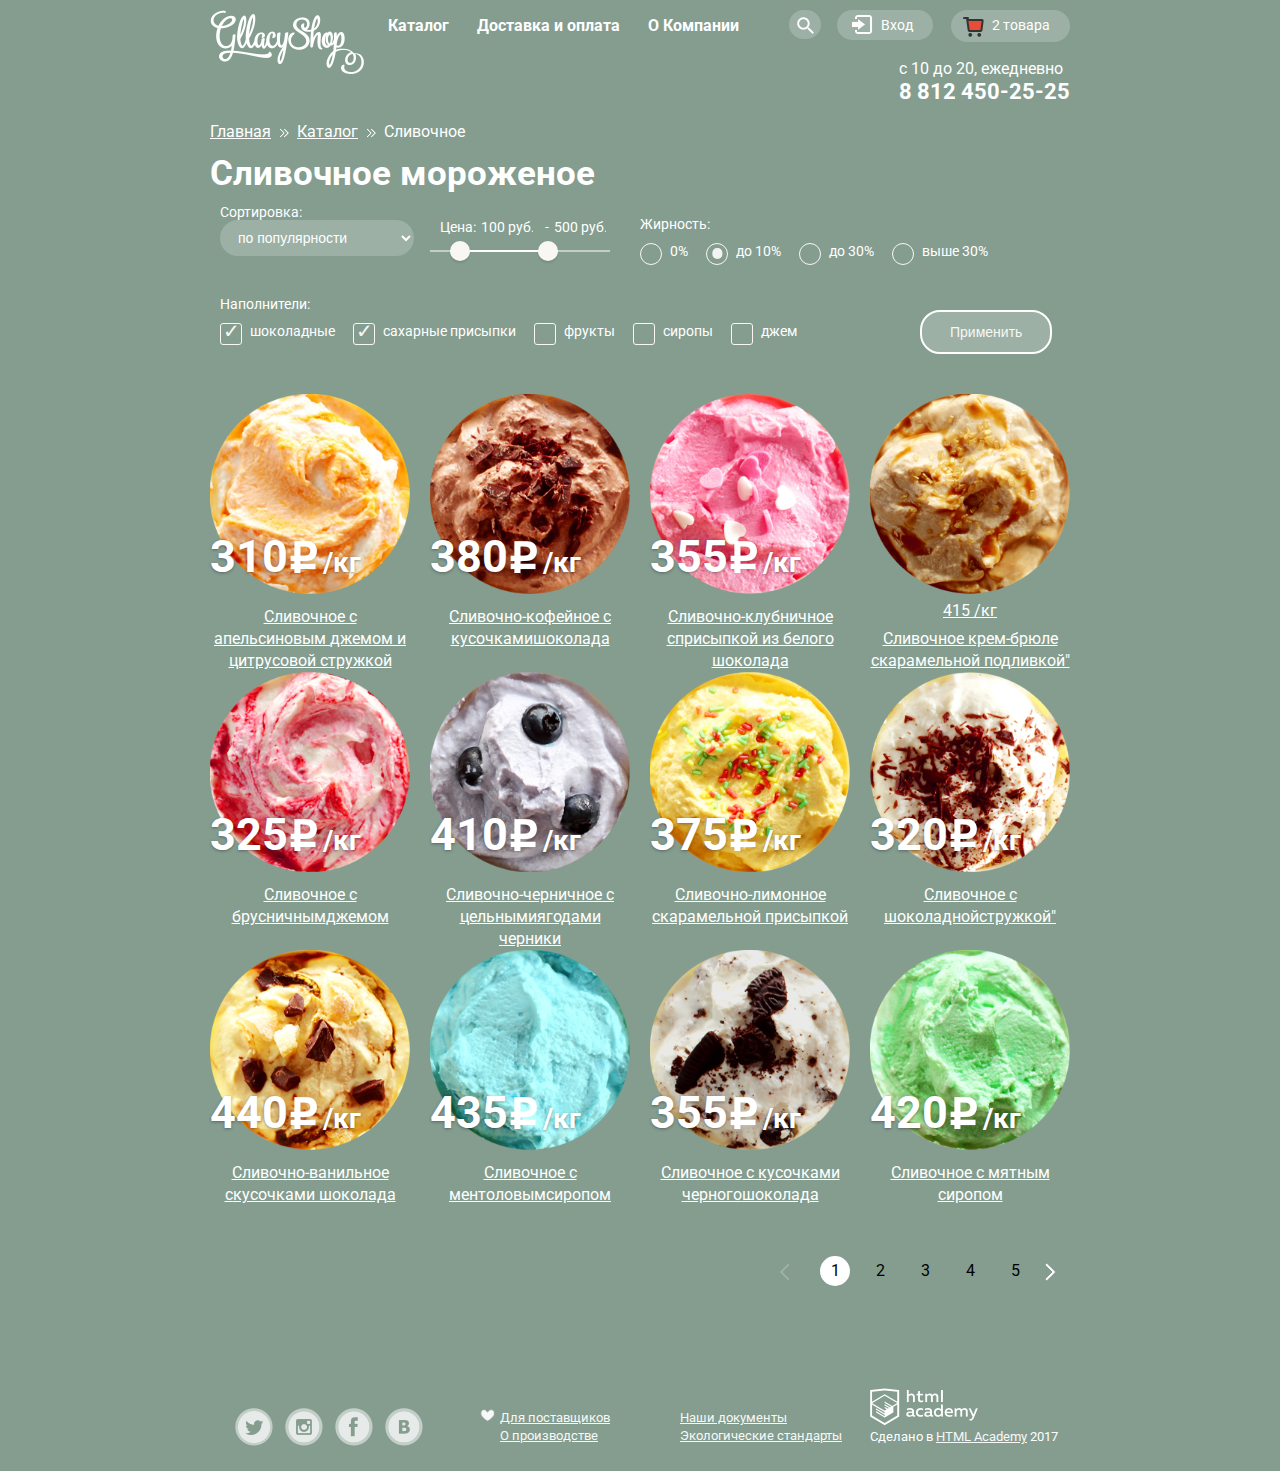
==== catalog.html @ 25515de6 "Доработка2" ====
<!DOCTYPE html>
<html lang="ru">
  <head>
    <meta charset="utf-8">
    <title>HTML Academy: Глейси - Каталог</title>
    <link href="https://fonts.googleapis.com/css?family=Roboto:400,500,700&amp;subset=cyrillic" rel="stylesheet">
    <link rel="stylesheet" href="css/normalize.css">
    <link href="css/style.css" rel="stylesheet">
  </head>
  <body>

    <div class="content-wrapper clearfix">
    <header class="main-header clearfix">
        <a class="logo" href="#">
          <img src="img/logo.png" width="154" height="64" alt="Магазин «Глейси»">
        </a>
        <nav class="main-navigation">
          <ul class="main-navigation-list">
            <li>
              <a class="main-navigation-link" href="#">Каталог</a>
            </li>
            <li>
              <a class="main-navigation-link" href="#">Доставка и оплата</a>
            </li>
            <li>
              <a class="main-navigation-link" href="#">О Компании</a>
            </li>
          </ul>
        </nav>
        <div class="user-block">
          <a class="search" href="#"></a>
            <form class="search-form" action="/echo" method="get">
              <input type="search" name="search" id="search" placeholder="Что ищем?">
              <label for="search">Что ищем?</label>
            </form>
          <a class="login" href="#">Вход</a>
            <form class="login-form" action="/echo" method="post">
              <input type="email" name="user-block-email" id="user-block-email" placeholder="Электронная почта">
              <label for="user-block-email">Электронная почта</label>
              <input type="password" name="password" id="password" placeholder="Пароль">
              <label for="password">Пароль</label>
              <input type="submit" class="login-btn" value="Войти">
              <div class="forget-new">
                <a class="forget-new-link" href="#">Забыли пароль?</a>
                <a class="forget-new-link" href="#">Новая регистрация</a>
              </div>
            </form>
          <a class="basket-full" href="#">2 товара</a>
            <div class="table-basket">
            <table>
              <tr>
                <td><a class="table-link" href="#"></a></td>
                <td><img src="img/item-1.png" width="33" height="33" alt="Пломбир с апельсиновым джемом"></td>
                <td class="table-tr-title">Пломбир с апельсиновым джемом</td>
                <td>1,5 кг х 200 руб.</td>
                <td>300 руб.</td>
              </tr>
              <tr>
              <td><a class="table-link" href="#"></a></td>
              <td><img src="img/item-3.png" width="33" height="33" alt="Клубничный пломбир с присыпкой из белого шоколада"></td>
              <td class="table-tr-title">Клубничный пломбир с присыпкой из белого шоколада</td>
              <td>1,5 кг х 300 руб.</td>
              <td>450 руб.</td>
              </tr>
            </table>
            <span>Итого: 750 руб.</span>
            <a class="btn" href="#">Оформить заказ</a>
          </div>
        </div>
        <div class="time-work">
          <p>с 10 до 20, ежедневно<br>
          <b>8 812 450-25-25</b>
          </p>
        </div>
    </header>
  </div>
  <div class="content-wrapper clearfix">
    <main class="inner-main">
        <ul class="breadcrumbs">
          <li>
            <a href="#">Главная</a>
          </li>
          <li>
            <a href="#">Каталог</a>
          </li>
          <li class="current">
            Сливочное
          </li>
        </ul>
        <h1 class="main-title">Сливочное мороженое</h1>
        <form class="catalog-filter" action="/echo" method="get">
          <div class="filter-group">
            <label for="sorting">Сортировка:</label>
            <select class="sorting" name="sorting" id="sorting">
              <option value="1">по популярности</option>
              <option value="2">сначала недорогие</option>
              <option value="3">сначала дорогие</option>
              <option value="4">по жирности</option>
            </select>
          </div>
          <div class="filter-group">
            <div class="price-controls">
              <label class="min-price">Цена: <input type="text" name="min-price" value="100 руб."></label>
              <label class="max-price">- <input type="text" name="max-price" value="500 руб."></label>
            </div>
            <div class="range-controls">
              <div class="scale">
                <div class="bar"></div>
              </div>
              <div class="range-toggle range-toggle-min"></div>
              <div class="range-toggle range-toggle-max"></div>
            </div>
          </div>
          <div class="filter-group filter-radio">
              <h2 class="filter-title">Жирность:</h2>
              <input type="radio" name="zero" id="zero" value="0%">
              <label for="zero">0%</label>
              <input type="radio" name="ten" id="ten" value="before 10%" checked>
              <label for="ten">до 10%</label>
              <input type="radio" name="thirty" id="thirty" value="before 30%">
              <label for="thirty">до 30%</label>
              <input type="radio" name="above-thirty" id="above-thirty" value="above 30%">
              <label for="above-thirty">выше 30%</label>
            </div>
            <div class="filter-group filter-checkbox">
              <h2 class="filter-item">Наполнители:</h2>
              <input type="checkbox" name="chocolate" id="chocolate" checked>
              <label for="chocolate">шоколадные</label>
              <input type="checkbox" name="sugar" id="sugar" checked>
              <label for="sugar">сахарные присыпки</label>
              <input type="checkbox" name="fruit" id="fruit">
              <label for="fruit">фрукты</label>
              <input type="checkbox" name="syrup" id="syrup">
              <label for="syrup">сиропы</label>
              <input type="checkbox" name="jam" id="jam">
              <label for="jam">джем</label>
            </div>
            <button class="btn-transparent" type="submit">Применить</button>
          </form>
          <section class="catalog">
            <article class="catalog-item">
              <img src="img/item-1.png" width="200" height="200" alt="Сливочное с апельсиновым джемом и цитрусовой стружкой">
              <div class="catalog-price">
                310 <span>/кг</span>
              </div>
              <div class="catalog-item-name">
                Сливочное с апельсиновым <span>джемом и цитрусовой стружкой</span>
              </div>
              <a class="btn" href="#">Быстрый просмотр</a>
            </article>
            <article class="catalog-item">
              <img src="img/item-2.png" width="200" height="200" alt="Сливочно-кофейное с кусочками шоколада">
              <div class="catalog-price">
                380 <span>/кг</span>
              </div>
              <div class="catalog-item-name">
                Сливочно-кофейное с кусочками<span>шоколада</span>
              </div>
              <a class="btn" href="#">Быстрый просмотр</a>
            </article>
            <article class="catalog-item">
              <img src="img/item-3.png" width="200" height="200" alt="Сливочно-клубничное с присыпкой из белого шоколада">
              <div class="catalog-price">
                355 <span>/кг</span>
              </div>
              <div class="catalog-item-name">
                Сливочно-клубничное с<span>присыпкой из белого шоколада</span>
              </div>
              <a class="btn" href="#">Быстрый просмотр</a>
            </article>
            <article class="catalog-item">
              <img src="img/item-4.png" width="200" height="200" alt="Сливочное крем-брюле с карамельной подливкой">
              <div class="cayalog-price">
                415 <span>/кг</span>
              </div>
              <div class="catalog-item-name">
                Сливочное крем-брюле с<span>карамельной подливкой"</span>
              </div>
              <a class="btn" href="#">Быстрый просмотр</a>
            </article>
            <article class="catalog-item">
              <img src="img/item-5.png" width="200" height="200" alt="Сливочное с брусничным джемом">
              <div class="catalog-price">
                325 <span>/кг</span>
              </div>
              <div class="catalog-item-name">
                Сливочное с брусничным<span>джемом</span>
              </div>
              <a class="btn" href="#">Быстрый просмотр</a>
            </article>
            <article class="catalog-item">
              <img src="img/item-6.png" width="200" height="200" alt="Сливочно-черничное с цельными ягодами черники">
              <div class="catalog-price">
                410 <span>/кг</span>
              </div>
              <div class="catalog-item-name">
                Сливочно-черничное с цельными<span>ягодами черники</span>
              </div>
              <a class="btn" href="#">Быстрый просмотр</a>
            </article>
            <article class="catalog-item">
              <img src="img/item-7.png" width="200" height="200" alt="Сливочно-лимонное с карамельной присыпкой">
              <div class="catalog-price">
                375 <span>/кг</span>
              </div>
              <div class="catalog-item-name">
                Сливочно-лимонное с<span>карамельной присыпкой</span>
              </div>
            </article>
            <article class="catalog-item">
              <img src="img/item-8.png" width="200" height="200" alt="Сливочное с шоколадной стружкой">
              <div class="catalog-price">
                320 <span>/кг</span>
              </div>
              <div class="catalog-item-name">
                Сливочное с шоколадной<span>стружкой"</span>
              </div>
              <a class="btn" href="#">Быстрый просмотр</a>
            </article>
            <article class="catalog-item">
              <img src="img/item-9.png" width="200" height="200" alt="Сливочно-ванильное с кусочками шоколада">
              <div class="catalog-price">
                440 <span>/кг</span>
              </div>
              <div class="catalog-item-name">
                Сливочно-ванильное с<span>кусочками шоколада</span>
              </div>
              <a class="btn" href="#">Быстрый просмотр</a>
            </article>
            <article class="catalog-item">
              <img src="img/item-10.png" width="200" height="200" alt="Сливочное с ментоловым сиропом">
              <div class="catalog-price">
                435 <span>/кг</span>
              </div>
              <div class="catalog-item-name">
                Сливочное с ментоловым<span>сиропом</span>
              </div>
              <a class="btn" href="#">Быстрый просмотр</a>
            </article>
            <article class="catalog-item">
              <img src="img/item-11.png" width="200" height="200" alt="Сливочное с кусочками черного шоколада">
              <div class="catalog-price">
                355 <span>/кг</span>
              </div>
              <div class="catalog-item-name">
                Сливочное с кусочками черного<span>шоколада</span>
              </div>
              <a class="btn" href="#">Быстрый просмотр</a>
            </article>
            <article class="catalog-item">
              <img src="img/item-12.png" width="200" height="200" alt="Сливочное с мятным сиропом">
              <div class="catalog-item-name">
                Сливочное с мятным сиропом
              </div>
              <div class="catalog-price">
                420 <span>/кг</span>
              </div>
              <a class="btn" href="#">Быстрый просмотр</a>
            </article>
            <ul class="pagination">
                <li>
                  <a>1</a>
                </li>
                <li>
                  <a href="#">2</a>
                </li>
                <li>
                  <a href="#">3</a>
                </li>
                <li>
                  <a href="#">4</a>
                </li>
                <li>
                  <a href="#">5</a>
                </li>
              </ul>
          </section>
    </main>
  </div>
    <div class="content-wrapper clearfix">
    <footer class="main-footer">

    <div class="footer-bottom">
    <section class="footer-social">
      <a class="social-btn social-btn-twit" href="#">Твиттер</a>
      <a class="social-btn social-btn-inst" href="#">Инстаграм</a>
      <a class="social-btn social-btn-fb" href="#">Фейсбук</a>
      <a class="social-btn social-btn-vk" href="#">Вконтакте</a>
    </section>
    <div class="footer-menu">
      <div class="footer-menu-item">
        <a class="heart-icon" href="#"><span>Для поставщиков</span></a>
        <a href="#">О производстве</a>
      </div>
      <div class="footer-menu-item">
        <a href="#">Наши документы</a>
        <a href="#">Экологические стандарты</a>
      </div>
    </div>
    <section class="footer-copyright">
      Сделано в <a href="https://htmlacademy.ru">HTML Academy</a> 2017
    </section>
  </div>

  </footer>
</div>
  </body>
</html>
---- css/style.css ----
body {
    min-width: 900px;
    margin: 0;
    font-size: 16px;
    line-height: 22px;
    color: #ffffff;
    font-weight: normal;
    font-family: "Roboto", "Arial", sans-serif;
    background-color: #849d8f;
}

body > input[type="radio"] {
  display: none;
}

.site-wrapper {
  min-width: 940px;
  background-color: #849d8f;
  background-image: url("../img/slide-1.png");
  background-repeat: no-repeat;
  background-position: top center;
  transition: background-image 0.5s ease, background-color 0.5s ease;
}

.site-wrapper::before,
.site-wrapper::after {
  content: "";
  visibility: hidden;
}

.site-wrapper::before {
  background-image: url("../img/slide-2.png");
}

.site-wrapper::after {
  background-image: url("../img/slide-3.png");
}


h1 {
    margin: 0;
    font-size: 35px;
    line-height: 41px;
    color: #ffffff;
    font-weight: bold;
    font-family: "Roboto", "Arial", sans-serif;
}

h2 {
    font-size: 14px;
    line-height: 16px;
    color: #ffffff;
    font-weight: medium;
    font-family: "Roboto", "Arial", sans-serif;
}

.features-title {
    font-size: 24px;
    line-height: 30px;
    color: #323232;
    font-weight: medium;
    font-family: "Roboto", "Arial", sans-serif;
}

.clearfix::after {
  content: "";
  display: table;
  clear: both;
}

.main-header {
  color: #ffffff;
  padding-top: 10px;
}

.slider {
  position: relative;
  padding-top: 382px;
  text-align: center;
  color: #ffffff;
}

.slide {
  display: none;
}

.slide-title {
  width: 700px;
  margin: 0 auto;
  margin-bottom: 30px;
  font-weight: bold;
  line-height: 60px;
  font-size: 60px;
}

.slide-btn {
  display: inline-block;
  padding: 10px 42px;

  font-weight: 600;
  font-size: 31px;
  line-height: 41px;
  vertical-align: top;
  color: #ffffff;
  text-decoration: none;
  text-shadow: 0 2px 5px rgba(160, 32, 11, 0.76);

  background: #f26843;
  background:    -moz-linear-gradient(top, #f26843 0%, #e74a35 100%);
  background: -webkit-linear-gradient(top, #f26843 0%, #e74a35 100%);
  background:   linear-gradient(to bottom, #f26843 0%, #e74a35 100%);
  border-radius: 100px;
  box-shadow: 0 2px 2px rgba(172, 16, 0, 0.64);
}

.slide-btn:hover {
  background:    -moz-linear-gradient(top, #f58669 0%, #ec6f5e 100%);
  background: -webkit-linear-gradient(top, #f58669 0%, #ec6f5e 100%);
  background:   linear-gradient(to bottom, #f58669 0%, #ec6f5e 100%);
  box-shadow: 0 2px 2px rgba(172, 16, 0, 1);
}

.slide-btn:active {
  background:    -moz-linear-gradient(top, #d84732 0%, #e1613e 100%);
  background: -webkit-linear-gradient(top, #d84732 0%, #e1613e 100%);
  background:    linear-gradient(to bottom, #d84732 0%, #e1613e 100%);
  box-shadow: inset 0 2px 2px rgba(172, 16, 0, 1);
}

.slider-controls {
  position: absolute;
  bottom: 22px;
  left: 0;
  z-index: 20;
  font-size: 0;
}

.slider-controls label {
  display: inline-block;
  width: 17px;
  height: 17px;
  margin-right: 8px;
  vertical-align: top;
  background-color: transparent;
  border: 2px solid #ffffff;
  border-radius: 50%;
  cursor: pointer;
}

#btn-1:checked ~ .site-wrapper #slide1,
#btn-2:checked ~ .site-wrapper #slide2,
#btn-3:checked ~ .site-wrapper #slide3 {
  display: block;
}

#btn-1:checked ~ .site-wrapper {
  background-color: #849d8f;
  background-image: url("../img/slide-1.png");
}

#btn-2:checked ~ .site-wrapper {
  background-color: #8996a6;
  background-image: url("../img/slide-2.png");
}

#btn-3:checked ~ .site-wrapper {
  background-color: #9d8b84;
  background-image: url("../img/slide-3.png");
}

#btn-1:checked ~ .site-wrapper label[for="btn-1"],
#btn-2:checked ~ .site-wrapper label[for="btn-2"],
#btn-3:checked ~ .site-wrapper label[for="btn-3"] {
  background-color: #ffffff;
}

.content-wrapper {
  width: 860px;
  margin: 0 auto;
  padding: 0 20px;

}

.logo {
  height: 70px;
  width: 154px;
  margin-right: 10px;
  float: left;
}

.main-navigation {
  min-height: 70px;
  font-size: 0px;
  min-width: 370px;
  float: left;
}

.main-navigation, .main-navigation-list {
  margin: 0;
  padding: 0;
  list-style: none;
  font-size: 0;
}

.main-navigation li {
  position: relative;
  vertical-align: top;
  display: inline-block;
  font-size: 16px;
  font-weight: bold;
  line-height: 18px;
}


.main-navigation a {
  display: block;
  padding: 7px 14px;
  color: #ffffff;
  text-decoration: none;
}

.main-navigation-link:hover {
  background: #f7f6f3;
  border-radius: 15px;
  color: #000000;
  margin-bottom: 5px;
}

.main-navigation-link:active {
  box-shadow: inset 0px 2px 1px 0px rgba(105, 105, 105, 0.004);
}

.subnav {
  width: 142px;
  background: #f8f7f4;
  color: #4c4c4c;
  border-radius: 5px;
  position: absolute;
  top: 37px;
  left: -8px;
  padding: 0;
  overflow: hidden;
  z-index: 10;
  visibility: hidden;
  opacity: 0;
  transition: opacity 0.4s ease-out, visibility 0.4s ease-out;
  box-shadow: 0 20px 20px 0 rgba(0,0,0,0.4)
}

.has-submenu:hover .subnav {
  opacity: 1;
  visibility: visible;
}

.subnav a {
  display: block;
  color: #4c4c4c;
  font-size: 14px;
  line-height: 16px;
  font-weight: normal;
}

.subnav-item {
  display: block;
}

.subnav-item:last-child {
  padding-bottom: 10px;
}

.subnav-item:hover {
  background: #fbded7;
  width: 100%;
}

.subnav-item:active {
  background: #f6b5a5;
  width: 100%;
}

.subnav b::after {
  content: "";
  position: absolute;
  width: 150%;
  right: 8px;
  bottom: 0;
  left: 8px;
  height: 1px;
  background-color: #4c4c4c;
  opacity: 0.2;
}

.user-block {
  float: right;
  max-width: 300px;
}

.user-block > a {
  position: relative;
  display: inline-block;
  vertical-align: top;
  font-size: 14px;
  line-height: 16px;
  font-weight: medium;
  color: #ffffff;
  text-decoration: none;
  background: rgba(255,255,255,0.2);
  border-radius: 20px;
}

.user-block > a:hover {
  background: #f7f6f3;
  border-radius: 15px;
  color: #000000;
}


.search {
  width: 4px;
  height: 15px;
  padding: 7px 14px;
  border-radius: 20px;
  margin-right: 12px;
}

.search::before {
  content: "";
  position: absolute;
  top: 7px;
  left: 8px;
  width: 17px;
  height: 17px;
  background: url("../img/sprite.png") no-repeat;
  background-position: -5px -591px;
}

.search:hover::before {
  background-position: -5px -618px;
}

.login {
  padding: 7px 20px 7px 44px;
  margin-right: 14px;
}

.login::before {
  content: "";
  position: absolute;
  top: 5px;
  left: 15px;
  width: 21px;
  height: 19px;
  background: url("../img/sprite.png") no-repeat;
  background-position: -5px -65px;
}

.login:hover::before {
  background-position: -5px -94px;
}

.basket {
  padding: 7px 35px 7px 45px;
  background: #f7f6f3;
}

.basket::before {
  content: "";
  position: absolute;
  top: 15px;
  left: 22px;
  transform: translate(-50%, -50%);
  width: 21px;
  height: 20px;
  background: url("../img/sprite.png") no-repeat;
  background-position: -5px -5px;
}

.basket:hover::before {
background-position: -5px -35px;
}

.basket-full {
  padding: 7px 20px 5px 20px;
}

.basket-full::before {
  content: "";
  position: relative;
  display: inline-block;
  vertical-align: top;
  top: 0;
  left: -8px;
  width: 21px;
  height: 20px;
  text-decoration: none;
  background: url("../img/sprite.png") no-repeat;
  background-position: -5px -35px;
}

.basket-full::after {
  content: "";
  position: absolute;
  top: 100%;
  left: 0;
  padding: 10px 0;
  width: 100%;
  height: 10%;
  background: transparent;
}

.table-basket {
  position: absolute;
  top: 44px;
  right: 100px;
  width: 540px;
  min-height: 240px;
  margin: 0 auto;
  padding: 20px;
  border-radius: 6px;
  font-size: 13px;
  line-height: 16px;
  font-weight: normal;
  color: #323232;
  background-color: rgb(248, 247, 244);
  box-shadow: 0px 20px 20px 0px rgba(0, 0, 0, 0.4);
  visibility: hidden;
  opacity: 0;
  transition: opacity 0.4s ease-out, visibility 0.4s ease-out;
  box-sizing: border-box;
  z-index: 1;
}

.table-basket tr {
  width: 500px;
  height: 50px;
}

.table-basket tr::before {
    content: "";
    position: absolute;
    width: 95%;
    left: 15px;
    top: 140px;
    height: 1px;
    background-color: #323232;
}


.table-basket td {
  vertical-align: middle;
  text-align: center;
  padding: 10px 5px;
}

.table-basket .table-tr-title {
  width: 230px;
  text-align: left;
}

.table-basket span {
  margin-top: 10px;
  float: right;
  font-size: 15px;
  line-height: 18px;
  font-weight: bold;
}

.table-basket .btn {
  position: absolute;
  bottom: 0;
  right: 0;
  margin: 10px 15px;
}

.table-basket .table-link {
  position: absolute;
  top: 40px;
  left: 14px;
  width: 10px;
  height: 10px;
  font-size: 0;
  background-color: transparent;
  border: 0;
  cursor: pointer;
}

.table-basket .table-link::before,
.table-basket .table-link::after {
  content: "";
  position: absolute;
  top: 10px;
  left: -1px;
  width: 15px;
  height: 1px;
  background-color: #323232;
  border-radius: 1px;
}

.table-basket .table-link::before {
  transform: rotate(45deg);
}

.table-basket .table-link::after {
  transform: rotate(-45deg);
}

.table-basket::after {
  content: "";
  position: absolute;
  top: 100%;
  left: 0;
  padding: 10px 0;
  width: 100%;
  height: 10%;
  background: transparent;
}

.basket-full:hover + .table-basket {
  opacity: 1;
  visibility: visible;
}

.search-form {
  position: absolute;
  top: 44px;
  right: 350px;
  width: 340px;
  margin: 0 auto;
  border-radius: 6px;
  background-color: rgb(248, 247, 244);
  box-shadow: 0px 20px 20px 0px rgba(0, 0, 0, 0.4);
  visibility: hidden;
  opacity: 0;
  transition: opacity 0.4s ease-out, visibility 0.4s ease-out;
}

.search::after {
  content: "";
  position: absolute;
  top: 100%;
  left: 0;
  padding: 10px 0;
  width: 100%;
  height: 10%;
  background: transparent;
}

.search:hover + .search-form {
  opacity: 1;
  visibility: visible;
}

.login-form {
  position: absolute;
  top: 44px;
  right: 240px;
  width: 340px;
  margin: 0 auto;
  border-radius: 6px;
  background-color: rgb(248, 247, 244);
  box-shadow: 0px 20px 20px 0px rgba(0, 0, 0, 0.4);
  visibility: hidden;
  opacity: 0;
  transition: opacity 0.4s ease-out, visibility 0.4s ease-out;
}

.login::after {
  content: "";
  position: absolute;
  top: 100%;
  left: 0;
  padding: 10px 0;
  width: 100%;
  height: 10%;
  background: transparent;
}

.login:hover + .login-form {
  opacity: 1;
  visibility: visible;
}

 input[type="search"] {
  background-color: #ffffff;
  border: 1px solid #d3d3d2;
  width: 310px;
  height: 44px;
  margin: 20px 15px;
  padding-left: 16px;
  border-radius: 6px;
  color: #a0a0a0;
}

.login-form {
  width: 278px;
  margin: 0 auto;
  padding: 20px 18px;
  box-sizing: border-box;
}

input[type="email"], input[type="password"], input[type="text"] {
 background-color: #ffffff;
 border: 1px solid #d3d3d2;
 width: 224px;
 height: 44px;
 margin-bottom: 20px;
 border-radius: 6px;
 color: #a0a0a0;
}

.login-btn {
  width: 100px;
  height: 44px;
  font-weight: 600;
  font-size: 18px;
  line-height: 24px;
  color: #ffffff;
  text-decoration: none;
  border-radius: 100px;
  background-image: -moz-linear-gradient( 90deg, rgb(231,74,53) 0%, rgb(242,104,67) 100%);
  background-image: -webkit-linear-gradient( 90deg, rgb(231,74,53) 0%, rgb(242,104,67) 100%);
  background-image: -ms-linear-gradient( 90deg, rgb(231,74,53) 0%, rgb(242,104,67) 100%);
  box-shadow: 0px 1px 2px 0px rgba(172, 16, 0, 0.004);
}

.forget-new {
  display: inline-block;
  vertical-align: middle;
  width: 120px;
  height: 44px;
  margin-left: 12px;
}

.forget-new a {
  color: #323232;
  font-size: 13px;
  line-height: 24px;
  font-weight: normal;
}

.user-block input:focus {
  border: 2px solid #8fbdec;
  border-radius: 10px;
}

.user-block label {
  display: none;
}

.time-work {
  float: right;
}

.time-work b {
  font-size: 22px;
  line-height: 24px;
}

.breadcrumbs {
    margin: 0;
    padding: 0;
    min-width: 220px;
    margin-bottom: 10px;
    list-style: none;
}

.breadcrumbs li {
  position: relative;
  display: inline;
  padding-right: 22px;
}

.breadcrumbs a {
  color: #ffffff;
}

.breadcrumbs a:hover {
  color: #ffbc9e;
}

.breadcrumbs li::after {
  content: "";
  position: absolute;
  top: 8px;
  right: 15px;
  width: 6px;
  height: 6px;
  transform: rotate(-45deg);
  box-shadow: 1px 1px 0 #fff,
              3px 3px 0 #849d8f,
              4px 4px 0 #fff;
  background: transparent;
}

.breadcrumbs .current::after {
  display: none;
}

.promo {
  float: left;
  width: 862px;
  margin-top: 40px;
}

.promo-item {
  float: left;
  width: 420px;
  height: 230px;
  margin-right: 20px;
  margin-bottom: 40px;
  padding: 14px 20px 14px 18px;
  border-radius: 14px;
  font-size: 18px;
  line-height: 22px;
  font-weight: bold;
  box-sizing: border-box;
  background: #7d0e2e url("../img/raspberry.png") no-repeat;
}

.promo-item:last-child {
  background: #462c23 url("../img/chocolate.png") no-repeat;
  margin-right: 0;
}

.promo-name {
  font-size: 35px;
  line-height: 41px;
  font-weight: bold;
}

.btn {
  text-align: center;
  font-weight: bold;
  font-size: 18px;
  line-height: 24px;
  font-family: "Roboto", "Arial", sans-serif;
  color: #ffffff;
  background-color: #f16542;
  text-decoration: none;
  padding: 13px 23px;
  background: #f26843;
  background:    -moz-linear-gradient(top, #f26843 0%, #e74a35 100%);
  background: -webkit-linear-gradient(top, #f26843 0%, #e74a35 100%);
  background:   linear-gradient(to bottom, #f26843 0%, #e74a35 100%);
  border-radius: 100px;
  box-shadow: 0 2px 2px rgba(172, 16, 0, 0.64);
  border: none;
}

.btn:hover {
  background:    -moz-linear-gradient(top, #f58669 0%, #ec6f5e 100%);
  background: -webkit-linear-gradient(top, #f58669 0%, #ec6f5e 100%);
  background:   linear-gradient(to bottom, #f58669 0%, #ec6f5e 100%);
  box-shadow: 0 2px 2px rgba(172, 16, 0, 1);
}

.btn:active {
  background:    -moz-linear-gradient(top, #d84732 0%, #e1613e 100%);
  background: -webkit-linear-gradient(top, #d84732 0%, #e1613e 100%);
  background:    linear-gradient(to bottom, #d84732 0%, #e1613e 100%);
  box-shadow: inset 0 2px 2px rgba(172, 16, 0, 1);
}

.promo-btn {
  float: right;
}

.catalog-filter {
  font-size: 0px;
  min-height: 70px;
  width: 860px;
  margin-bottom: 40px;
}

.filter-group {
  display: inline-block;
  vertical-align: top;
  position: relative;
  width: 200px;
  margin-right: 10px;
  font-size: 14px;
  line-height: 16px;
  font-weight: normal;
  padding: 10px 10px;
  margin-bottom: 5px;
  box-sizing: border-box;
}


.filter-group h2 {
  font-size: 14px;
  line-height: 16px;
  font-weight: normal;
}

.sorting {
  min-width: 194px;
  height: 36px;
  border-radius: 20px;
  padding-left: 14px;
  background: rgba(255, 255, 255, 0.2);
  border: none;
  color: #ffffff;
}

.sorting:hover {
  background: #ffffff;
  color: #343434;
}

.price-controls {
  position: relative;
  font-size: 0;
}

.price-controls label {
  display: inline-block;
  font-size: 14px;
  line-height: 30px;
  vertical-align: top;
  cursor: pointer;
}

.price-controls .min-price,
.price-controls .max-price {
  padding-left: 10px;
}

.price-controls input {
  width: 52px;
  margin: 0;
  color: inherit;
  font: inherit;
  background: none;
  border: none;
}

.range-controls {
  position: relative;
}

.range-controls .scale {
  height: 2px;
  background: rgba(255, 255, 255, 0.5);
}

.range-controls .bar {
  margin-left: 20px;
  width: 60%;
  height: 2px;
  background: #ffffff;
}

.range-toggle {
  position: absolute;
  top: -9px;
  width: 20px;
  height: 20px;
  border-radius: 50%;
  background-color: rgb(248, 247, 244);
  box-shadow: 0px 2px 2px 0px rgba(0, 0, 0, 0.1);
  cursor: pointer;

}

.range-toggle-min {
  left: 20px;
}

.range-toggle-max {
  left: 60%;
}

.filter-group:nth-child(3) {
  display: inline-block;
  vertical-align: top;
  width: 420px;
  margin-right: 10px;
}

.filter-radio label {
  display: inline-block;
  vertical-align: top;
  cursor: pointer;
  position: relative;
  padding-left: 30px;
  margin-right: 15px;
}

input[type="radio"]{
    display:none;
}

.filter-radio label::before {
  content: "";
	display: inline-block;
  width: 20px;
	height: 20px;
  margin-right: 10px;
  position: absolute;
	left: 0;
	background-color: none;
  border: 1px solid #f8f7f4;
  border-radius: 50%;
	}

  input[type=radio]:checked + label::before {
	    content: "\2022";
	    color: #f3f3f3;
	    font-size: 50px;
      line-height: 23px;
	    text-align: center;
}

  .filter-group:nth-child(4) {
    display: inline-block;
    vertical-align: top;
    width: 700px;
    margin-right: 10px;
}

  input[type=checkbox] {
    display: none;
}

.filter-checkbox label {
  display: inline-block;
  vertical-align: top;
  cursor: pointer;
  position: relative;
  padding-left: 30px;
  margin-right: 15px;
}


.filter-checkbox label::before {
  content: "";
  display: inline-block;
  width: 20px;
  height: 20px;
  margin-right: 10px;
  position: absolute;
  left: 0;
  background-color: none;
  border: 1px solid #f8f7f4;
  border-radius: 3px;
}

.filter-checkbox input[type=checkbox]:checked + label:before {
  content: "\2713";
  font-size: 20px;
  color: #f8f7f4;
  text-align: center;
  line-height: 15px;
}

.btn-transparent {
  display: inline-block;
  vertical-align: bottom;
  margin: 0 auto;
  padding: 12px 28px;
  font-size: 14px;
  line-height: 16px;
  color: #f8f7f4;
  background: rgba(255, 255, 255, 0.2);
  border: 2px solid #ffffff;
  border-radius: 20px;
  cursor: pointer;
}

.btn-transparent:hover {
  color: #353535;
  background: #ffffff;
}

.btn-transparent:active {
  color: #353535;
  background-color: rgb(237, 237, 237);
  box-shadow: inset 0px 2px 1px 0px rgba(105, 105, 105, 0.004);
}


.catalog {
  min-height: 280px;
  float: left;
  width: 860px;
  font-size: 0px;
  margin-bottom: 40px;
}

.catalog-item {
  position: relative;
  display: inline-block;
  vertical-align: top;
  width: 200px;
  margin-right: 20px;
  font-size: 16px;
  line-height: 22px;
  text-decoration: underline;
  font-weight: medium;
  text-align: center;
}

.catalog-item:nth-child(4n) {
  margin-right: 0;
}

.catalog-item-name {
  margin-top: 6px;
}


.catalog-item::before {
  content: "";
  position: absolute;
  top: -10px;
  left: -10px;
  width: 220px;
  height: 370px;
  background: rgba(255, 255, 255, 0.3);
  border-radius: 6px;
  background-position: -1px -15px;
  z-index: -1;
  opacity: 0;
  transition: opacity 0.4s ease-out;
}

.catalog-item:hover {
  z-index: 5;
  text-decoration: none;
}

.catalog-item .btn {
  padding: 15px 0;
  width: 200px;
  position: absolute;
  top: 300px;
  left: 50%;
  transform: translate(-50%);
}

.catalog-item .btn {
  display: none;
}

.catalog-item:hover::before {
  opacity: 1;
}

.catalog-item:hover .btn {
  display: block;
}


.catalog-price {
  position: absolute;
  left: 0;
  top: 140px;
  font-size: 45px;
  line-height: 1;
  font-weight: bold;
  text-align: left;
  text-shadow: 0px 1px 3px rgba(49, 50, 53, 0.5);
}

.catalog-price span {
  margin-left: 24px;
  font-size: 28px;
}

.catalog-price::before {
  content: "";
  position: absolute;
  top: 7px;
  right: 44px;
  width: 27px;
  height: 32px;
  background: url("../img/sprite.png") no-repeat;
  background-position: -5px -549px;
}

.catalog-index .catalog-item::after {
  content: "";
  position: absolute;
  top: 0;
  left: 0px;
  width: 61px;
  height: 61px;
  border-radius: 50%;
  background: url("../img/sprite.png") no-repeat;
  background-position: -5px -194px;
}

.features {
  float: left;
  width: 860px;
  min-height: 374px;
  margin-bottom: 40px;
  padding-left: 20px;
  font-family: "Roboto", "Arial", sans-serif;
  font-size: 16px;
  line-height: 22px;
  font-weight: normal;
  color: #323232;
  box-sizing: border-box;
  border-radius: 15px;
  background: #e9ddc1 url("../img/pattern.png") repeat;
}

.features-title {
  font-size: 24px;
  line-height: 30px;
  font-weight: medium;
  color: #323232;
}

.features-item {
  float: left;
  position: relative;
  width: 400px;
  min-height: 150px;
  padding-left: 55px;
  box-sizing: border-box;
}

.features-item:nth-child(2n) {
  margin-right: 0;
}

.feature-technology::before {
  content: "";
  position: absolute;
  top: 0;
  left: 0;
  width: 49px;
  height: 49px;
  background:  url("../img/sprite.png") no-repeat;
  background-position: -5px -324px;
}

.feature-ecomilk::before {
  content: "";
  position: absolute;
  top: 0;
  left: 0;
  width: 48px;
  height: 49px;
  background: url("../img/sprite.png") no-repeat;
  background-position: -5px -265px;
}

.feature-quality::before {
  content: "";
  position: absolute;
  top: 0;
  left: 0;
  width: 49px;
  height: 49px;
  background: url("../img/sprite.png") no-repeat;
  background-position: -5px -383px;
}

.feature-thermopack::before {
  content: "";
  position: absolute;
  top: 0;
  left: 0;
  width: 48px;
  height: 49px;
  background: url("../img/sprite.png") no-repeat;
  background-position: -5px -442px;
}

.blog-preview {
  position: relative;
  float: left;
  width: 420px;
  margin-right: 20px;
  margin-bottom: 40px;
  height: 220px;
  font-size: 16px;
  line-height: 22px;
  font-weight: medium;
  color: #5a5a5a;
  border-radius: 15px;
  background: #ffffff url("../img/strawberry.jpg") right bottom no-repeat;
  padding: 0 20px;
  box-sizing: border-box;
}

.blog-preview b {
  display: block;
  margin-top: 26px;
}

.blog-preview a {
  width: 296px;
  font-size: 24px;
  line-height: 30px;
  font-weight: bold;
  color: #353535;
  background: rgba(255,255,255,0.8);
  box-sizing: border-box;
}

.subscribe {
  position: relative;
  font-size: 16px;
  line-height: 22px;
  font-weight: medium;
  color: #5a5a5a;
  float: right;
  width: 420px;
  min-height: 220px;
  background-image: repeating-linear-gradient(135deg, #f8f7f4 0px, #f8f7f4 10px, #92cdff 10px, #92cdff 20px, #f8f7f4 20px, #f8f7f4 30px, #fe9e90 30px, #fe9e90 40px);
  border-radius: 15px;
  box-sizing: border-box;
  z-index: 1;
}

.subscribe::after {
  content: "";
  position: absolute;
  top: 5px;
  left: 5px;
  width: 408px;
  height: 209px;
  border-radius: 15px;
  background: #f8f7f4;
  z-index: -1;
}

.subscribe .email {
  background-color: #ffffff;
  border: 2px solid #d3d3d2;
  width: 228px;
  height: 44px;
  border-radius: 10px;
  padding-left: 16px;
  color: #a0a0a0;
}

.subscribe p {
  margin: 20px 24px;
}

.subscribe input {
  margin-left: 24px;
}

.subscribe input:focus {
  border: 2px solid #8fbdec;
  border-radius: 10px;
}

.subscribe label {
  display: none;
}

.subscribe .btn {
  padding: 0;
  margin-left: 12px;
  width: 128px;
  height: 44px;
}

.map {
  width: 100%;
  height: 430px;
  background-image: url("../img/map.jpg");
}

.pagination {
  position: relative;
  margin: 50px 40px;
  font-size: 0;
  text-align: right;
}

.pagination::after {
  content: "";
  position: absolute;
  top: 10px;
  left: 535px;
  width: 12px;
  height: 12px;
  box-shadow: 2px 2px  0 #ffffff;
  transform: rotate(-225deg);
  opacity: 0.2;
}

.pagination::before {
  content: "";
  position: absolute;
  top: 10px;
  right: -20px;
  width: 12px;
  height: 12px;
  box-shadow: 2px 2px  0 #ffffff;
  transform: rotate(-45deg);
}

.pagination li {
  display: inline-block;
  vertical-align: top;
  font-size: 16px;
  width: 30px;
  color: #ffffff;
  line-height: 30px;
  margin-left: 15px;
  text-align: center;
}

.pagination li:hover {
  color: #000000;
  background: #fff;
  border-radius: 50%;
}

.pagination li:first-child {
  display: inline-block;
  vertical-align: top;
  font-size: 16px;
  width: 30px;
  color: #fff;
  line-height: 30px;
  margin-left: 15px;
  text-align: center;
  color: #000000;
  background: #fff;
  border-radius: 50%;

}

.pagination a {
  color: #000;
  text-decoration: none;
  padding: 5px 8px;
}

.main-footer {
  position: relative;
  margin: 0;
  padding-top: 32px;
  padding-bottom: 25px;
  padding-left: 20px;
  font-size: 0px;
}

.feedback-form {
  position: absolute;
  right: 0;
  top: -360px;
  margin: 0;
  padding: 10px 20px;
  width: 300px;
  height: 306px;
  background: #f8f7f4;
  font-size: 14px;
  line-height: 20px;
  font-weight: normal;
  color: #323232;
  border-radius: 5px;
  box-sizing: border-box;
}

.feedback-form .btn {
  position: absolute;
  bottom: 30px;
  left: 30px;
}

.feedback-form b {
  display: block;
  font-size: 18px;
  line-height: 24px;
  font-weight: bold;
}

.feedback-form p {
  display: block;
}


.main-footer a {
  color: #f7f8f8;
}

.footer-social {
  display: inline-block;
  vertical-align: middle;
  margin-right: 20px;
  width: 200px;
  font-size: 10px;
}

.social-btn {
  display: inline-block;
  width: 38px;
  height: 38px;
  margin: 0 5px;
  font-size: 0;
  vertical-align: top;
  text-decoration: none;
  background:  url("../img/sprite.png") no-repeat center;
}

.social-btn-twit {
  background-position: -5px -645px;
}

.social-btn-inst {
  background-position: -5px -501px;
}

.social-btn-fb {
  background-position: -5px -123px;
}

.social-btn-vk {
  background-position: -5px -693px;
}

.footer-menu {
  display: inline-block;
  vertical-align: middle;
  width: 420px;
  font-size: 13px;
  line-height: 18px;
  font-weight: normal;
}

.footer-menu-item {
  position: relative;
  float: left;
  width: 180px;
}

.footer-menu-item span {
  display: block;
}

.footer-menu-item:first-child {
  padding-left: 50px;
}

.heart-icon::before {
  content: "";
  position: absolute;
  top: 0;
  left: 30px;
  width: 15px;
  height: 13px;
  background: url("../img/sprite.png") no-repeat;
  background-position: -5px -171px;
}

.footer-copyright {
  position: relative;
  display: inline-block;
  vertical-align: bottom;
  width: 200px;
  font-size: 13px;
  line-height: 18px;
  font-weight: normal;

}

.footer-copyright::before {
  content: "";
  position: absolute;
  top: -40px;
  left: 0;
  width: 110px;
  height: 38px;
  background: url("../img/html.png") no-repeat;
}

.overlay {
  position: absolute;
  top: 338px;
  left: 50%;
  margin-left: -240px;
  width: 480px;
  height: 446px;
  padding: 23px 24px;
  color: #999999;
  background-color: #f8f7f4;
  border-radius: 10px;
  box-sizing: border-box;
  display: none;
}

.overlay-close {
  position: absolute;
  top: 14px;
  right: 14px;
  width: 22px;
  height: 22px;
  font-size: 0;
  background-color: transparent;
  border: 0;
  cursor: pointer;
}

.overlay-close::before,
.overlay-close::after {
  content: "";
  position: absolute;
  top: 10px;
  left: -1px;
  width: 25px;
  height: 2px;
  background-color: #323232;
  border-radius: 1px;
}

.overlay-close::before {
  transform: rotate(45deg);
}

.overlay-close::after {
  transform: rotate(-45deg);
}

.overlay-title {
  font-size: 24px;
  line-height: 28px;
  font-weight: bold;
  color: #323232;
}

.overlay-massage textarea {
  padding: 5px 10px;
  color: #999999;
  width: 420px;
  height: 150px;
  border: 1px solid #b2b2b2;
  border-radius: 8px;
}

.overlay .btn {
  position: absolute;
  right: 24px;
  bottom: 24px;
}

.overlay label {
  display: none;
}
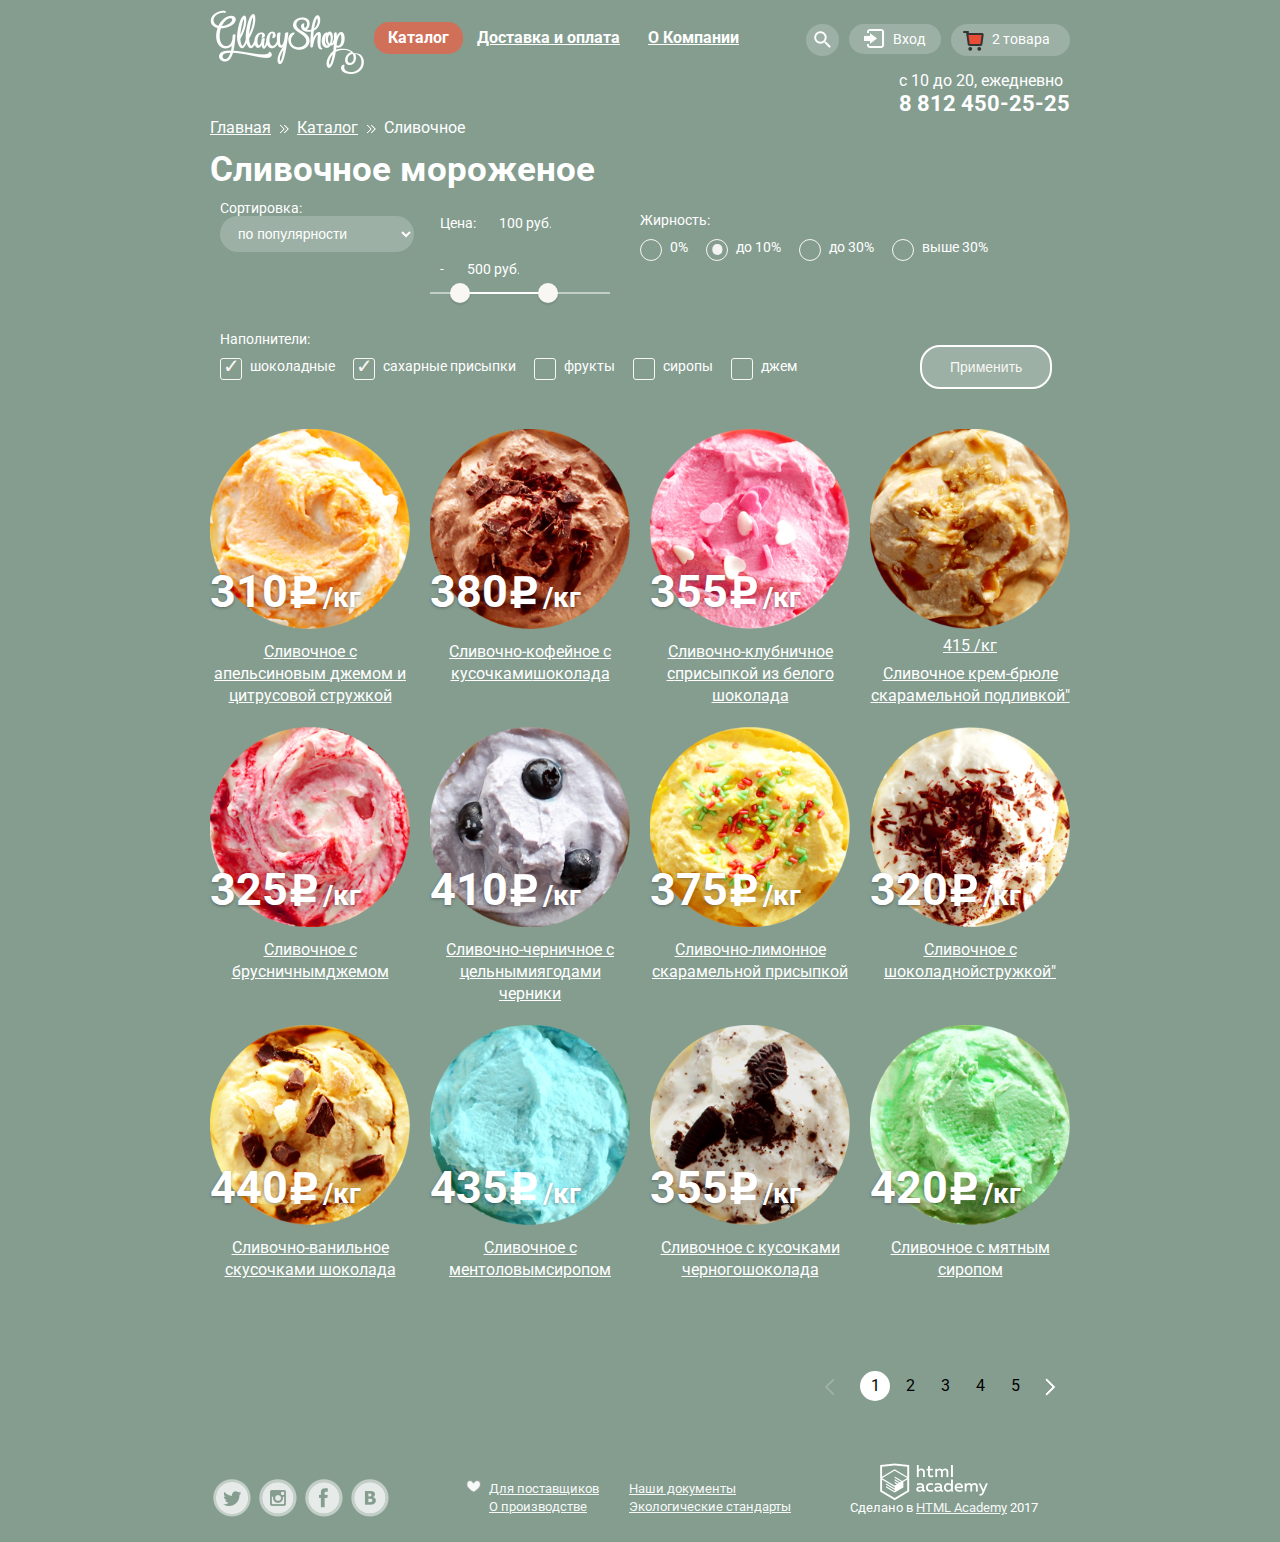
==== commit e7c8cb8b: "Доработка3" ====
--- a/catalog.html
+++ b/catalog.html
@@ -11,13 +11,13 @@
 
     <div class="content-wrapper clearfix">
     <header class="main-header clearfix">
-        <a class="logo" href="#">
+        <a class="logo" href="/index">
           <img src="img/logo.png" width="154" height="64" alt="Магазин «Глейси»">
         </a>
         <nav class="main-navigation">
           <ul class="main-navigation-list">
             <li>
-              <a class="main-navigation-link" href="#">Каталог</a>
+              <a class="main-navigation-link-active" href="#">Каталог</a>
             </li>
             <li>
               <a class="main-navigation-link" href="#">Доставка и оплата</a>
--- a/css/style.css
+++ b/css/style.css
@@ -75,7 +75,7 @@
 
 .slider {
   position: relative;
-  padding-top: 382px;
+  padding-top: 276px;
   text-align: center;
   color: #ffffff;
 }
@@ -95,7 +95,7 @@
 
 .slide-btn {
   display: inline-block;
-  padding: 10px 42px;
+  padding: 12px 45px;
 
   font-weight: 600;
   font-size: 31px;
@@ -147,6 +147,11 @@
   cursor: pointer;
 }
 
+.slider-controls label:hover {
+  background: rgba(255,255,255,0.4);
+}
+
+
 #btn-1:checked ~ .site-wrapper #slide1,
 #btn-2:checked ~ .site-wrapper #slide2,
 #btn-3:checked ~ .site-wrapper #slide3 {
@@ -197,7 +202,7 @@
 
 .main-navigation, .main-navigation-list {
   margin: 0;
-  padding: 0;
+  padding: 6px 0;
   list-style: none;
   font-size: 0;
 }
@@ -216,18 +221,36 @@
   display: block;
   padding: 7px 14px;
   color: #ffffff;
+}
+
+.main-navigation-link-active {
+  background: #d07058;
+  border-radius: 15px;
+  color: #323232;
+  margin-bottom: 5px;
+  text-decoration: none;
+}
+
+.main-navigation-link-active:hover {
+  background: #f7f6f3;
+  border-radius: 15px;
+  color: #323232;
+  margin-bottom: 5px;
   text-decoration: none;
 }
 
 .main-navigation-link:hover {
   background: #f7f6f3;
   border-radius: 15px;
-  color: #000000;
+  color: #323232;
   margin-bottom: 5px;
+  text-decoration: none;
 }
 
 .main-navigation-link:active {
-  box-shadow: inset 0px 2px 1px 0px rgba(105, 105, 105, 0.004);
+  background: #ededed;
+  box-shadow: inset 0px 2px 1px 0px #696969;
+  text-decoration: none;
 }
 
 .subnav {
@@ -293,6 +316,7 @@
 .user-block {
   float: right;
   max-width: 300px;
+  margin: 14px 0px;
 }
 
 .user-block > a {
@@ -314,13 +338,12 @@
   color: #000000;
 }
 
-
 .search {
-  width: 4px;
-  height: 15px;
+  width: 5px;
+  height: 18px;
   padding: 7px 14px;
   border-radius: 20px;
-  margin-right: 12px;
+  margin-right: 6px;
 }
 
 .search::before {
@@ -339,8 +362,8 @@
 }
 
 .login {
-  padding: 7px 20px 7px 44px;
-  margin-right: 14px;
+  padding: 7px 16px 7px 44px;
+  margin-right: 6px;
 }
 
 .login::before {
@@ -367,7 +390,7 @@
   content: "";
   position: absolute;
   top: 15px;
-  left: 22px;
+  left: 28px;
   transform: translate(-50%, -50%);
   width: 21px;
   height: 20px;
@@ -410,7 +433,7 @@
 
 .table-basket {
   position: absolute;
-  top: 44px;
+  top: 62px;
   right: 100px;
   width: 540px;
   min-height: 240px;
@@ -445,7 +468,6 @@
     background-color: #323232;
 }
 
-
 .table-basket td {
   vertical-align: middle;
   text-align: center;
@@ -515,14 +537,14 @@
   background: transparent;
 }
 
-.basket-full:hover + .table-basket {
+.basket-full:hover + .table-basket, .table-basket:hover {
   opacity: 1;
   visibility: visible;
 }
 
 .search-form {
   position: absolute;
-  top: 44px;
+  top: 62px;
   right: 350px;
   width: 340px;
   margin: 0 auto;
@@ -532,6 +554,7 @@
   visibility: hidden;
   opacity: 0;
   transition: opacity 0.4s ease-out, visibility 0.4s ease-out;
+  z-index: 1;
 }
 
 .search::after {
@@ -545,14 +568,14 @@
   background: transparent;
 }
 
-.search:hover + .search-form {
+.search:hover + .search-form, .search-form:hover {
   opacity: 1;
   visibility: visible;
 }
 
 .login-form {
   position: absolute;
-  top: 44px;
+  top: 62px;
   right: 240px;
   width: 340px;
   margin: 0 auto;
@@ -562,6 +585,7 @@
   visibility: hidden;
   opacity: 0;
   transition: opacity 0.4s ease-out, visibility 0.4s ease-out;
+  z-index: 10;
 }
 
 .login::after {
@@ -575,7 +599,7 @@
   background: transparent;
 }
 
-.login:hover + .login-form {
+.login:hover + .login-form, .login-form:hover {
   opacity: 1;
   visibility: visible;
 }
@@ -605,6 +629,7 @@
  height: 44px;
  margin-bottom: 20px;
  border-radius: 6px;
+ padding-left: 20px;
  color: #a0a0a0;
 }
 
@@ -638,6 +663,10 @@
   font-weight: normal;
 }
 
+.forget-new a:hover {
+  color: #e84d37;
+}
+
 .user-block input:focus {
   border: 2px solid #8fbdec;
   border-radius: 10px;
@@ -649,6 +678,10 @@
 
 .time-work {
   float: right;
+}
+
+.time-work p {
+  margin: 0;
 }
 
 .time-work b {
@@ -705,7 +738,7 @@
 .promo-item {
   float: left;
   width: 420px;
-  height: 230px;
+  height: 229px;
   margin-right: 20px;
   margin-bottom: 40px;
   padding: 14px 20px 14px 18px;
@@ -717,6 +750,11 @@
   background: #7d0e2e url("../img/raspberry.png") no-repeat;
 }
 
+.promo-item p {
+  margin-top: 18px;
+  margin-bottom: 22px;
+}
+
 .promo-item:last-child {
   background: #462c23 url("../img/chocolate.png") no-repeat;
   margin-right: 0;
@@ -727,6 +765,7 @@
   line-height: 41px;
   font-weight: bold;
 }
+
 
 .btn {
   text-align: center;
@@ -763,6 +802,7 @@
 
 .promo-btn {
   float: right;
+  padding: 10px 23px;
 }
 
 .catalog-filter {
@@ -904,12 +944,12 @@
   border-radius: 50%;
 	}
 
-  input[type=radio]:checked + label::before {
-	    content: "\2022";
-	    color: #f3f3f3;
-	    font-size: 50px;
-      line-height: 23px;
-	    text-align: center;
+input[type=radio]:checked + label::before {
+  content: "\2022";
+	color: #f3f3f3;
+	font-size: 50px;
+  line-height: 23px;
+	text-align: center;
 }
 
   .filter-group:nth-child(4) {
@@ -979,13 +1019,12 @@
   box-shadow: inset 0px 2px 1px 0px rgba(105, 105, 105, 0.004);
 }
 
-
 .catalog {
   min-height: 280px;
   float: left;
   width: 860px;
   font-size: 0px;
-  margin-bottom: 40px;
+  margin-bottom: 36px;
 }
 
 .catalog-item {
@@ -994,6 +1033,7 @@
   vertical-align: top;
   width: 200px;
   margin-right: 20px;
+  padding-bottom: 20px;
   font-size: 16px;
   line-height: 22px;
   text-decoration: underline;
@@ -1016,7 +1056,7 @@
   top: -10px;
   left: -10px;
   width: 220px;
-  height: 370px;
+  height: 364px;
   background: rgba(255, 255, 255, 0.3);
   border-radius: 6px;
   background-position: -1px -15px;
@@ -1034,7 +1074,7 @@
   padding: 15px 0;
   width: 200px;
   position: absolute;
-  top: 300px;
+  top: 285px;
   left: 50%;
   transform: translate(-50%);
 }
@@ -1094,7 +1134,7 @@
 .features {
   float: left;
   width: 860px;
-  min-height: 374px;
+  min-height: 372px;
   margin-bottom: 40px;
   padding-left: 20px;
   font-family: "Roboto", "Arial", sans-serif;
@@ -1108,19 +1148,25 @@
 }
 
 .features-title {
+  display: block;
+  width: 720px;
   font-size: 24px;
   line-height: 30px;
   font-weight: medium;
   color: #323232;
+  margin-top: 24px;
+margin-bottom: 22px;
 }
 
 .features-item {
   float: left;
   position: relative;
   width: 400px;
-  min-height: 150px;
+  min-height: 120px;
   padding-left: 55px;
   box-sizing: border-box;
+  margin-bottom: 12px;
+
 }
 
 .features-item:nth-child(2n) {
@@ -1130,7 +1176,7 @@
 .feature-technology::before {
   content: "";
   position: absolute;
-  top: 0;
+  top: -10px;
   left: 0;
   width: 49px;
   height: 49px;
@@ -1141,7 +1187,7 @@
 .feature-ecomilk::before {
   content: "";
   position: absolute;
-  top: 0;
+  top: -12px;
   left: 0;
   width: 48px;
   height: 49px;
@@ -1152,7 +1198,7 @@
 .feature-quality::before {
   content: "";
   position: absolute;
-  top: 0;
+  top: -10px;
   left: 0;
   width: 49px;
   height: 49px;
@@ -1163,7 +1209,7 @@
 .feature-thermopack::before {
   content: "";
   position: absolute;
-  top: 0;
+  top: -12px;
   left: 0;
   width: 48px;
   height: 49px;
@@ -1190,7 +1236,8 @@
 
 .blog-preview b {
   display: block;
-  margin-top: 26px;
+  margin-top: 24px;
+  margin-bottom: 4px;
 }
 
 .blog-preview a {
@@ -1201,6 +1248,14 @@
   color: #353535;
   background: rgba(255,255,255,0.8);
   box-sizing: border-box;
+}
+
+.blog-preview a:hover {
+  color: #e84d37;
+}
+
+.blog-preview span {
+  display: block;
 }
 
 .subscribe {
@@ -1221,10 +1276,10 @@
 .subscribe::after {
   content: "";
   position: absolute;
-  top: 5px;
-  left: 5px;
+  top: 4px;
+  left: 6px;
   width: 408px;
-  height: 209px;
+  height: 212px;
   border-radius: 15px;
   background: #f8f7f4;
   z-index: -1;
@@ -1232,20 +1287,20 @@
 
 .subscribe .email {
   background-color: #ffffff;
-  border: 2px solid #d3d3d2;
-  width: 228px;
-  height: 44px;
-  border-radius: 10px;
-  padding-left: 16px;
+  border: 1px solid #d3d3d2;
+  width: 212px;
+  height: 40px;
+  border-radius: 5px;
+  padding-left: 15px;
   color: #a0a0a0;
 }
 
 .subscribe p {
-  margin: 20px 24px;
+  margin: 33px 26px 16px 26px;
 }
 
 .subscribe input {
-  margin-left: 24px;
+  margin-left: 26px;
 }
 
 .subscribe input:focus {
@@ -1259,7 +1314,7 @@
 
 .subscribe .btn {
   padding: 0;
-  margin-left: 12px;
+  margin-left: 8px;
   width: 128px;
   height: 44px;
 }
@@ -1272,7 +1327,7 @@
 
 .pagination {
   position: relative;
-  margin: 50px 40px;
+  margin: 70px 40px 10px 0;
   font-size: 0;
   text-align: right;
 }
@@ -1281,7 +1336,7 @@
   content: "";
   position: absolute;
   top: 10px;
-  left: 535px;
+  left: 620px;
   width: 12px;
   height: 12px;
   box-shadow: 2px 2px  0 #ffffff;
@@ -1307,13 +1362,13 @@
   width: 30px;
   color: #ffffff;
   line-height: 30px;
-  margin-left: 15px;
+  margin-left: 5px;
   text-align: center;
 }
 
 .pagination li:hover {
   color: #000000;
-  background: #fff;
+  background: rgba(255,255,255,0.2);
   border-radius: 50%;
 }
 
@@ -1343,14 +1398,13 @@
   margin: 0;
   padding-top: 32px;
   padding-bottom: 25px;
-  padding-left: 20px;
   font-size: 0px;
 }
 
 .feedback-form {
   position: absolute;
   right: 0;
-  top: -360px;
+  top: -368px;
   margin: 0;
   padding: 10px 20px;
   width: 300px;
@@ -1360,15 +1414,15 @@
   line-height: 20px;
   font-weight: normal;
   color: #323232;
-  border-radius: 5px;
+  border-radius: 10px;
   box-sizing: border-box;
 }
 
 .feedback-form .btn {
   position: absolute;
-  bottom: 30px;
-  left: 30px;
-}
+  bottom: 32px;
+  left: 23px;
+  padding: 10px 28px;}
 
 .feedback-form b {
   display: block;
@@ -1379,6 +1433,8 @@
 
 .feedback-form p {
   display: block;
+  padding-top: 18px;
+  padding-left: 3px;
 }
 
 
@@ -1398,7 +1454,7 @@
   display: inline-block;
   width: 38px;
   height: 38px;
-  margin: 0 5px;
+  margin: 0 3px;
   font-size: 0;
   vertical-align: top;
   text-decoration: none;
@@ -1441,16 +1497,17 @@
 }
 
 .footer-menu-item:first-child {
-  padding-left: 50px;
+  padding-left: 59px;
+  width: 140px;
 }
 
 .heart-icon::before {
   content: "";
   position: absolute;
   top: 0;
-  left: 30px;
-  width: 15px;
-  height: 13px;
+  left: 36px;
+  width: 18px;
+  height: 20px;
   background: url("../img/sprite.png") no-repeat;
   background-position: -5px -171px;
 }
@@ -1469,8 +1526,8 @@
 .footer-copyright::before {
   content: "";
   position: absolute;
-  top: -40px;
-  left: 0;
+  top: -36px;
+  left: 30px;
   width: 110px;
   height: 38px;
   background: url("../img/html.png") no-repeat;
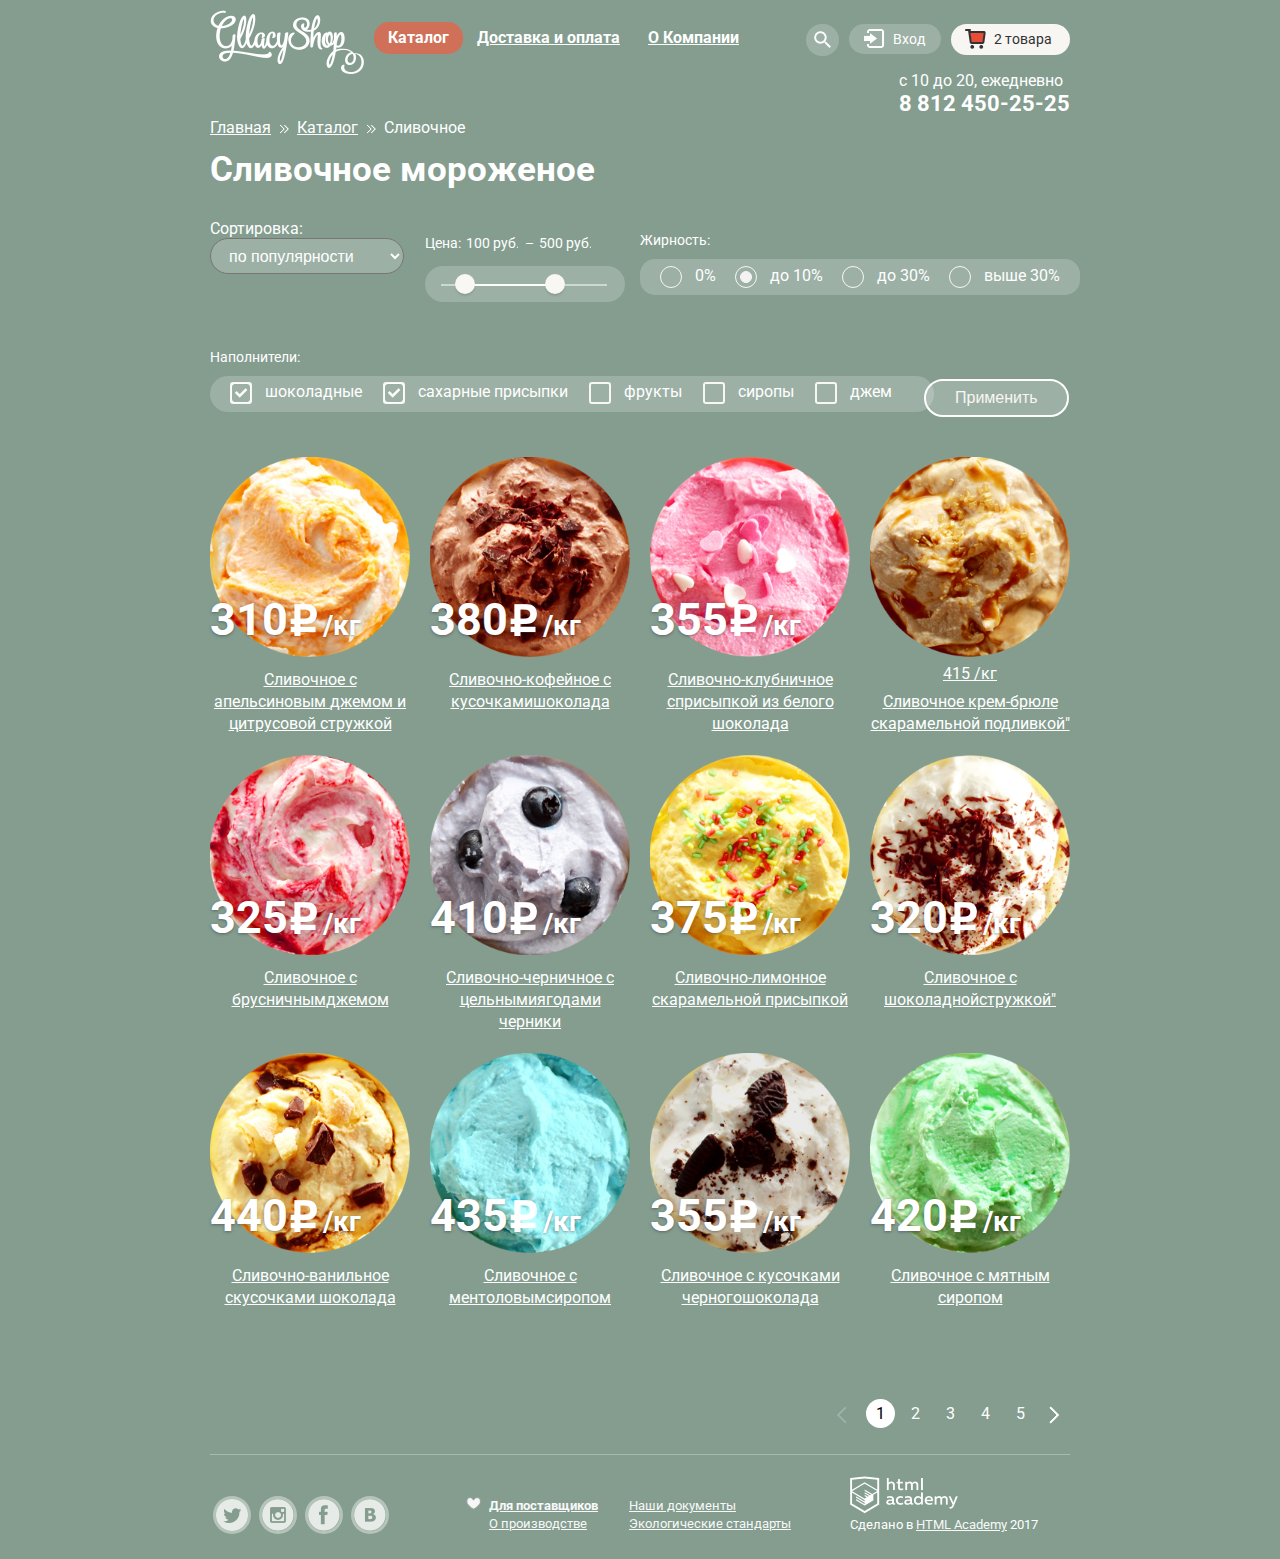
==== commit e92c41ba: "Доработка4" ====
--- a/catalog.html
+++ b/catalog.html
@@ -2,6 +2,7 @@
 <html lang="ru">
   <head>
     <meta charset="utf-8">
+    <meta name="format-detection" content="telephone=no">
     <title>HTML Academy: Глейси - Каталог</title>
     <link href="https://fonts.googleapis.com/css?family=Roboto:400,500,700&amp;subset=cyrillic" rel="stylesheet">
     <link rel="stylesheet" href="css/normalize.css">
@@ -11,13 +12,31 @@
 
     <div class="content-wrapper clearfix">
     <header class="main-header clearfix">
-        <a class="logo" href="/index">
+        <a class="logo" href="index.html">
           <img src="img/logo.png" width="154" height="64" alt="Магазин «Глейси»">
         </a>
         <nav class="main-navigation">
           <ul class="main-navigation-list">
-            <li>
-              <a class="main-navigation-link-active" href="#">Каталог</a>
+            <li class="has-submenu">
+              <a class="main-navigation-link-active">Каталог</a>
+              <ul class="subnav">
+                <li class="subnav-item">
+                  <a class="subnav-link" href="#"><b>Новинки</b></a>
+                </li>
+                <li class="subnav-item">
+                  <a class="subnav-link active">Сливочное</a>
+                </li>
+                <li class="subnav-item">
+                  <a class="subnav-link" href="#">Щербеты</a>
+                </li>
+                <li class="subnav-item">
+                  <a class="subnav-link" href="#">Фруктовый лёд</a>
+                </li>
+                <li class="subnav-item">
+                  <a class="subnav-link" href="#">Мелорин</a>
+                </li>
+              </ul>
+
             </li>
             <li>
               <a class="main-navigation-link" href="#">Доставка и оплата</a>
@@ -90,7 +109,7 @@
         <h1 class="main-title">Сливочное мороженое</h1>
         <form class="catalog-filter" action="/echo" method="get">
           <div class="filter-group">
-            <label for="sorting">Сортировка:</label>
+            <label class="sorting-title" for="sorting">Сортировка:</label>
             <select class="sorting" name="sorting" id="sorting">
               <option value="1">по популярности</option>
               <option value="2">сначала недорогие</option>
@@ -101,7 +120,7 @@
           <div class="filter-group">
             <div class="price-controls">
               <label class="min-price">Цена: <input type="text" name="min-price" value="100 руб."></label>
-              <label class="max-price">- <input type="text" name="max-price" value="500 руб."></label>
+              <label class="max-price">&#8211; <input type="text" name="max-price" value="500 руб."></label>
             </div>
             <div class="range-controls">
               <div class="scale">
@@ -113,17 +132,20 @@
           </div>
           <div class="filter-group filter-radio">
               <h2 class="filter-title">Жирность:</h2>
-              <input type="radio" name="zero" id="zero" value="0%">
+              <div class="filter-radio-wrapper">
+              <input type="radio" name="radio-checked" id="zero" value="0%">
               <label for="zero">0%</label>
-              <input type="radio" name="ten" id="ten" value="before 10%" checked>
+              <input type="radio" name="radio-checked" id="ten" value="before 10%" checked>
               <label for="ten">до 10%</label>
-              <input type="radio" name="thirty" id="thirty" value="before 30%">
+              <input type="radio" name="radio-checked" id="thirty" value="before 30%">
               <label for="thirty">до 30%</label>
-              <input type="radio" name="above-thirty" id="above-thirty" value="above 30%">
+              <input type="radio" name="radio-checked" id="above-thirty" value="above 30%">
               <label for="above-thirty">выше 30%</label>
+            </div>
             </div>
             <div class="filter-group filter-checkbox">
               <h2 class="filter-item">Наполнители:</h2>
+              <div class="filter-checkbox-wrapper">
               <input type="checkbox" name="chocolate" id="chocolate" checked>
               <label for="chocolate">шоколадные</label>
               <input type="checkbox" name="sugar" id="sugar" checked>
@@ -135,6 +157,7 @@
               <input type="checkbox" name="jam" id="jam">
               <label for="jam">джем</label>
             </div>
+            </div>
             <button class="btn-transparent" type="submit">Применить</button>
           </form>
           <section class="catalog">
@@ -259,19 +282,25 @@
             </article>
             <ul class="pagination">
                 <li>
-                  <a>1</a>
-                </li>
-                <li>
-                  <a href="#">2</a>
-                </li>
-                <li>
-                  <a href="#">3</a>
-                </li>
-                <li>
-                  <a href="#">4</a>
-                </li>
-                <li>
-                  <a href="#">5</a>
+                  <a class="prev disabled" href="#">0</a>
+                </li>
+                <li>
+                  <a class="active">1</a>
+                </li>
+                <li>
+                  <a class="pagination-link" href="#">2</a>
+                </li>
+                <li>
+                  <a class="pagination-link" href="#">3</a>
+                </li>
+                <li>
+                  <a class="pagination-link" href="#">4</a>
+                </li>
+                <li>
+                  <a class="pagination-link" href="#">5</a>
+                </li>
+                <li>
+                  <a class="next" href="#">0</a>
                 </li>
               </ul>
           </section>
--- a/css/style.css
+++ b/css/style.css
@@ -231,13 +231,6 @@
   text-decoration: none;
 }
 
-.main-navigation-link-active:hover {
-  background: #f7f6f3;
-  border-radius: 15px;
-  color: #323232;
-  margin-bottom: 5px;
-  text-decoration: none;
-}
 
 .main-navigation-link:hover {
   background: #f7f6f3;
@@ -313,26 +306,37 @@
   opacity: 0.2;
 }
 
+.subnav-link {
+  text-decoration: none;
+}
+
+.subnav-item .active {
+  background: #d07058;
+  width: 120%;
+  color: #ffffff;
+}
+
 .user-block {
+  position: relative;
   float: right;
   max-width: 300px;
   margin: 14px 0px;
 }
 
-.user-block > a {
+.search, .login, .basket {
   position: relative;
   display: inline-block;
   vertical-align: top;
   font-size: 14px;
   line-height: 16px;
-  font-weight: medium;
+  font-weight: normal;
   color: #ffffff;
   text-decoration: none;
   background: rgba(255,255,255,0.2);
   border-radius: 20px;
 }
 
-.user-block > a:hover {
+.search:hover, .login:hover {
   background: #f7f6f3;
   border-radius: 15px;
   color: #000000;
@@ -354,11 +358,11 @@
   width: 17px;
   height: 17px;
   background: url("../img/sprite.png") no-repeat;
-  background-position: -5px -591px;
+  background-position: 0 -586px;
 }
 
 .search:hover::before {
-  background-position: -5px -618px;
+  background-position: 0 -613px;
 }
 
 .login {
@@ -374,16 +378,15 @@
   width: 21px;
   height: 19px;
   background: url("../img/sprite.png") no-repeat;
-  background-position: -5px -65px;
+  background-position: 0 -60px;
 }
 
 .login:hover::before {
-  background-position: -5px -94px;
+  background-position: 0 -89px;
 }
 
 .basket {
   padding: 7px 35px 7px 45px;
-  background: #f7f6f3;
 }
 
 .basket::before {
@@ -395,15 +398,20 @@
   width: 21px;
   height: 20px;
   background: url("../img/sprite.png") no-repeat;
-  background-position: -5px -5px;
-}
-
-.basket:hover::before {
-background-position: -5px -35px;
+  background-position: 0 0;
 }
 
 .basket-full {
-  padding: 7px 20px 5px 20px;
+  padding: 7px 18px 4px 22px;
+  display: inline-block;
+  vertical-align: top;
+  font-size: 14px;
+  line-height: 16px;
+  font-weight: normal;
+  color: #323232;
+  text-decoration: none;
+  background: #f7f6f3;
+  border-radius: 20px;
 }
 
 .basket-full::before {
@@ -411,13 +419,13 @@
   position: relative;
   display: inline-block;
   vertical-align: top;
-  top: 0;
+  top: -2px;
   left: -8px;
   width: 21px;
   height: 20px;
   text-decoration: none;
   background: url("../img/sprite.png") no-repeat;
-  background-position: -5px -35px;
+  background-position: 0 -30px;
 }
 
 .basket-full::after {
@@ -433,12 +441,12 @@
 
 .table-basket {
   position: absolute;
-  top: 62px;
-  right: 100px;
-  width: 540px;
+  top: 35px;
+  right: 0;
+  width: 542px;
   min-height: 240px;
   margin: 0 auto;
-  padding: 20px;
+  padding: 20px 15px;
   border-radius: 6px;
   font-size: 13px;
   line-height: 16px;
@@ -456,6 +464,10 @@
 .table-basket tr {
   width: 500px;
   height: 50px;
+  font-size: 13px;
+  line-height: 16px;
+  font-weight: normal;
+  color: #323232;
 }
 
 .table-basket tr::before {
@@ -465,13 +477,17 @@
     left: 15px;
     top: 140px;
     height: 1px;
-    background-color: #323232;
+    background-color: #cacac7;
 }
 
 .table-basket td {
-  vertical-align: middle;
+  vertical-align: top;
   text-align: center;
   padding: 10px 5px;
+}
+
+.table-basket td:nth-of-type(2) {
+  padding-top: 0;
 }
 
 .table-basket .table-tr-title {
@@ -480,39 +496,36 @@
 }
 
 .table-basket span {
-  margin-top: 10px;
-  float: right;
+  display: block;
+  text-align: right;
+  margin-top: 16px;
   font-size: 15px;
   line-height: 18px;
   font-weight: bold;
 }
 
 .table-basket .btn {
-  position: absolute;
-  bottom: 0;
-  right: 0;
-  margin: 10px 15px;
+  float: right;
+  margin-top: 16px;
 }
 
 .table-basket .table-link {
-  position: absolute;
-  top: 40px;
-  left: 14px;
-  width: 10px;
-  height: 10px;
-  font-size: 0;
-  background-color: transparent;
+  position: relative;
+  width: 12px;
+  height: 12px;
+  font-size: 10px;
   border: 0;
   cursor: pointer;
+  display: block;
 }
 
 .table-basket .table-link::before,
 .table-basket .table-link::after {
   content: "";
   position: absolute;
-  top: 10px;
+  top: 5px;
   left: -1px;
-  width: 15px;
+  width: 12px;
   height: 1px;
   background-color: #323232;
   border-radius: 1px;
@@ -529,7 +542,7 @@
 .table-basket::after {
   content: "";
   position: absolute;
-  top: 100%;
+  top: 98%;
   left: 0;
   padding: 10px 0;
   width: 100%;
@@ -544,8 +557,8 @@
 
 .search-form {
   position: absolute;
-  top: 62px;
-  right: 350px;
+  top: 38px;
+  left: -306px;
   width: 340px;
   margin: 0 auto;
   border-radius: 6px;
@@ -560,7 +573,7 @@
 .search::after {
   content: "";
   position: absolute;
-  top: 100%;
+  top: 98%;
   left: 0;
   padding: 10px 0;
   width: 100%;
@@ -575,8 +588,8 @@
 
 .login-form {
   position: absolute;
-  top: 62px;
-  right: 240px;
+  top: 40px;
+  left: -142px;
   width: 340px;
   margin: 0 auto;
   border-radius: 6px;
@@ -591,7 +604,7 @@
 .login::after {
   content: "";
   position: absolute;
-  top: 100%;
+  top: 98%;
   left: 0;
   padding: 10px 0;
   width: 100%;
@@ -629,7 +642,6 @@
  height: 44px;
  margin-bottom: 20px;
  border-radius: 6px;
- padding-left: 20px;
  color: #a0a0a0;
 }
 
@@ -817,15 +829,14 @@
   vertical-align: top;
   position: relative;
   width: 200px;
-  margin-right: 10px;
-  font-size: 14px;
-  line-height: 16px;
+  margin-right: 15px;
+  font-size: 16px;
+  line-height: 18px;
   font-weight: normal;
-  padding: 10px 10px;
+  padding-top: 30px;
   margin-bottom: 5px;
   box-sizing: border-box;
 }
-
 
 .filter-group h2 {
   font-size: 14px;
@@ -839,7 +850,6 @@
   border-radius: 20px;
   padding-left: 14px;
   background: rgba(255, 255, 255, 0.2);
-  border: none;
   color: #ffffff;
 }
 
@@ -857,13 +867,14 @@
   display: inline-block;
   font-size: 14px;
   line-height: 30px;
+  padding-right: 5px;
   vertical-align: top;
   cursor: pointer;
 }
 
 .price-controls .min-price,
 .price-controls .max-price {
-  padding-left: 10px;
+  display: inline-block;
 }
 
 .price-controls input {
@@ -877,9 +888,18 @@
 
 .range-controls {
   position: relative;
+  min-width: 194px;
+  height: 36px;
+  border-radius: 20px;
+  background: rgba(255, 255, 255, 0.2);
+  padding: 0 16px;
+  box-sizing: border-box;
 }
 
 .range-controls .scale {
+  position: absolute;
+  top: 50%;
+  width: 83%;
   height: 2px;
   background: rgba(255, 255, 255, 0.5);
 }
@@ -893,18 +913,17 @@
 
 .range-toggle {
   position: absolute;
-  top: -9px;
+  top: 8px;
   width: 20px;
   height: 20px;
   border-radius: 50%;
   background-color: rgb(248, 247, 244);
   box-shadow: 0px 2px 2px 0px rgba(0, 0, 0, 0.1);
   cursor: pointer;
-
 }
 
 .range-toggle-min {
-  left: 20px;
+  left: 30px;
 }
 
 .range-toggle-max {
@@ -923,8 +942,18 @@
   vertical-align: top;
   cursor: pointer;
   position: relative;
-  padding-left: 30px;
+  padding-left: 35px;
+  padding-top: 8px;
   margin-right: 15px;
+}
+
+.filter-radio-wrapper {
+  width: 100%;
+  height: 36px;
+  border-radius: 15px;
+  padding-left: 20px;
+  background: rgba(255, 255, 255, 0.2);
+  color: #ffffff;
 }
 
 input[type="radio"]{
@@ -933,30 +962,44 @@
 
 .filter-radio label::before {
   content: "";
-	display: inline-block;
+  position: absolute;
+  top: 7px;
   width: 20px;
 	height: 20px;
   margin-right: 10px;
-  position: absolute;
 	left: 0;
 	background-color: none;
   border: 1px solid #f8f7f4;
   border-radius: 50%;
-	}
-
-input[type=radio]:checked + label::before {
-  content: "\2022";
-	color: #f3f3f3;
-	font-size: 50px;
-  line-height: 23px;
-	text-align: center;
+}
+
+  .filter-radio input[type=radio]:checked + label::after {
+    content: "";
+    position: absolute;
+    top: 12px;
+    left: 5px;
+    width: 10px;
+  	height: 10px;
+    margin-right: 10px;
+  	background-color: #f3f3f3;
+    border: 1px solid #f8f7f4;
+    border-radius: 50%;
 }
 
   .filter-group:nth-child(4) {
     display: inline-block;
     vertical-align: top;
-    width: 700px;
+    width: 704px;
     margin-right: 10px;
+}
+
+.filter-checkbox-wrapper {
+  width: 100%;
+  height: 36px;
+  border-radius: 20px;
+  padding-left: 20px;
+  background: rgba(255, 255, 255, 0.2);
+  color: #ffffff;
 }
 
   input[type=checkbox] {
@@ -964,43 +1007,47 @@
 }
 
 .filter-checkbox label {
+  position: relative;
   display: inline-block;
   vertical-align: top;
   cursor: pointer;
-  position: relative;
-  padding-left: 30px;
-  margin-right: 15px;
-}
-
+  padding-left: 35px;
+  padding-top: 7px;
+  margin-right: 17px;
+}
 
 .filter-checkbox label::before {
   content: "";
-  display: inline-block;
+  position: absolute;
+  width: 18px;
+  height: 18px;
+  margin-right: 10px;
+  left: 0;
+  top: 6px;
+  background-color: none;
+  border: 2px solid #f8f7f4;
+  border-radius: 3px;
+}
+
+.filter-checkbox input[type=checkbox]:checked + label:after {
+  content: "";
+  position: absolute;
   width: 20px;
   height: 20px;
-  margin-right: 10px;
-  position: absolute;
-  left: 0;
-  background-color: none;
-  border: 1px solid #f8f7f4;
-  border-radius: 3px;
-}
-
-.filter-checkbox input[type=checkbox]:checked + label:before {
-  content: "\2713";
-  font-size: 20px;
-  color: #f8f7f4;
-  text-align: center;
-  line-height: 15px;
+  top: 7px;
+  left: 1px;
+  background: url("../img/sprite.png") no-repeat;
+  background-position: -46px -2px;
 }
 
 .btn-transparent {
   display: inline-block;
   vertical-align: bottom;
   margin: 0 auto;
-  padding: 12px 28px;
-  font-size: 14px;
-  line-height: 16px;
+  padding: 8px 29px;
+  font-size: 16px;
+  line-height: 18px;
+  font-weight: normal;
   color: #f8f7f4;
   background: rgba(255, 255, 255, 0.2);
   border: 2px solid #ffffff;
@@ -1015,8 +1062,10 @@
 
 .btn-transparent:active {
   color: #353535;
-  background-color: rgb(237, 237, 237);
-  box-shadow: inset 0px 2px 1px 0px rgba(105, 105, 105, 0.004);
+  background: #eaeaea;
+  box-shadow: inset 0px 2px 1px 0px #696969;
+  padding: 10px 31px;
+  border: none;
 }
 
 .catalog {
@@ -1024,7 +1073,7 @@
   float: left;
   width: 860px;
   font-size: 0px;
-  margin-bottom: 36px;
+  margin-bottom: 20px;
 }
 
 .catalog-item {
@@ -1058,6 +1107,7 @@
   width: 220px;
   height: 364px;
   background: rgba(255, 255, 255, 0.3);
+  box-shadow: 0px 20px 20px 0px rgba(0, 0, 0, 0.4);
   border-radius: 6px;
   background-position: -1px -15px;
   z-index: -1;
@@ -1116,7 +1166,7 @@
   width: 27px;
   height: 32px;
   background: url("../img/sprite.png") no-repeat;
-  background-position: -5px -549px;
+  background-position: 0 -544px;
 }
 
 .catalog-index .catalog-item::after {
@@ -1128,20 +1178,19 @@
   height: 61px;
   border-radius: 50%;
   background: url("../img/sprite.png") no-repeat;
-  background-position: -5px -194px;
+  background-position: 0 -189px;
 }
 
 .features {
   float: left;
   width: 860px;
-  min-height: 372px;
   margin-bottom: 40px;
-  padding-left: 20px;
   font-family: "Roboto", "Arial", sans-serif;
   font-size: 16px;
   line-height: 22px;
   font-weight: normal;
   color: #323232;
+  padding-right: 20px;
   box-sizing: border-box;
   border-radius: 15px;
   background: #e9ddc1 url("../img/pattern.png") repeat;
@@ -1155,66 +1204,40 @@
   font-weight: medium;
   color: #323232;
   margin-top: 24px;
-margin-bottom: 22px;
+  margin-bottom: 22px;
+  padding-left: 20px;
 }
 
 .features-item {
   float: left;
   position: relative;
-  width: 400px;
-  min-height: 120px;
-  padding-left: 55px;
+  width: 420px;
+  padding-left: 77px;
   box-sizing: border-box;
   margin-bottom: 12px;
-
-}
-
-.features-item:nth-child(2n) {
-  margin-right: 0;
-}
-
-.feature-technology::before {
-  content: "";
-  position: absolute;
-  top: -10px;
-  left: 0;
-  width: 49px;
-  height: 49px;
-  background:  url("../img/sprite.png") no-repeat;
-  background-position: -5px -324px;
-}
-
-.feature-ecomilk::before {
+}
+
+.features-item::before {
   content: "";
   position: absolute;
   top: -12px;
-  left: 0;
-  width: 48px;
-  height: 49px;
-  background: url("../img/sprite.png") no-repeat;
-  background-position: -5px -265px;
-}
-
-.feature-quality::before {
-  content: "";
-  position: absolute;
-  top: -10px;
-  left: 0;
+  left: 21px;
   width: 49px;
   height: 49px;
   background: url("../img/sprite.png") no-repeat;
-  background-position: -5px -383px;
+  background-position: 0 -319px;
+}
+
+.feature-ecomilk::before {
+  background-position: 0 -260px;
+}
+
+.feature-quality::before {
+  background-position: 0 -378px;
 }
 
 .feature-thermopack::before {
-  content: "";
-  position: absolute;
-  top: -12px;
-  left: 0;
-  width: 48px;
-  height: 49px;
-  background: url("../img/sprite.png") no-repeat;
-  background-position: -5px -442px;
+  background-position: 0 -438px;
 }
 
 .blog-preview {
@@ -1262,7 +1285,7 @@
   position: relative;
   font-size: 16px;
   line-height: 22px;
-  font-weight: medium;
+  font-weight: normal;
   color: #5a5a5a;
   float: right;
   width: 420px;
@@ -1288,11 +1311,10 @@
 .subscribe .email {
   background-color: #ffffff;
   border: 1px solid #d3d3d2;
-  width: 212px;
-  height: 40px;
+  width: 230px;
+  height: 44px;
   border-radius: 5px;
   padding-left: 15px;
-  color: #a0a0a0;
 }
 
 .subscribe p {
@@ -1303,9 +1325,13 @@
   margin-left: 26px;
 }
 
-.subscribe input:focus {
-  border: 2px solid #8fbdec;
-  border-radius: 10px;
+.subscribe input[type="email"]:hover {
+  border: 2px solid #d3d3d2;
+}
+
+.subscribe input[type="email"]:focus {
+  border: 2px solid #2e88e4;
+  border-radius: 5px;
 }
 
 .subscribe label {
@@ -1317,26 +1343,32 @@
   margin-left: 8px;
   width: 128px;
   height: 44px;
+  cursor: pointer;
 }
 
 .map {
   width: 100%;
   height: 430px;
-  background-image: url("../img/map.jpg");
+  background: url("../img/map.jpg") no-repeat center;
 }
 
 .pagination {
   position: relative;
-  margin: 70px 40px 10px 0;
+  margin: 70px 0 10px 0;
   font-size: 0;
   text-align: right;
 }
 
+.prev, .next {
+  background: red;
+  font-size: 0;
+}
+
 .pagination::after {
   content: "";
   position: absolute;
   top: 10px;
-  left: 620px;
+  left: 632px;
   width: 12px;
   height: 12px;
   box-shadow: 2px 2px  0 #ffffff;
@@ -1348,11 +1380,13 @@
   content: "";
   position: absolute;
   top: 10px;
-  right: -20px;
+  right: 16px;
   width: 12px;
   height: 12px;
   box-shadow: 2px 2px  0 #ffffff;
   transform: rotate(-45deg);
+  cursor: pointer;
+
 }
 
 .pagination li {
@@ -1366,32 +1400,36 @@
   text-align: center;
 }
 
-.pagination li:hover {
-  color: #000000;
+.pagination-link {
+  color: #ffffff;
+  text-decoration: none;
+  padding: 5px 8px;
+}
+
+.pagination-link:hover {
+  padding: 5px 10px;
   background: rgba(255,255,255,0.2);
   border-radius: 50%;
 }
 
-.pagination li:first-child {
-  display: inline-block;
-  vertical-align: top;
+.pagination-link:active {
+  padding: 5px 10px;
+  background: rgb(255,255,255);
+  color: #000000;
+  border-radius: 50%;
+}
+
+
+.pagination .active {
   font-size: 16px;
-  width: 30px;
-  color: #fff;
   line-height: 30px;
-  margin-left: 15px;
+  padding: 5px 10px;
   text-align: center;
   color: #000000;
-  background: #fff;
+  background: #ffffff;
   border-radius: 50%;
-
-}
-
-.pagination a {
-  color: #000;
-  text-decoration: none;
-  padding: 5px 8px;
-}
+}
+
 
 .main-footer {
   position: relative;
@@ -1401,7 +1439,7 @@
   font-size: 0px;
 }
 
-.feedback-form {
+.contacts {
   position: absolute;
   right: 0;
   top: -368px;
@@ -1418,25 +1456,37 @@
   box-sizing: border-box;
 }
 
-.feedback-form .btn {
+.contacts .btn {
   position: absolute;
   bottom: 32px;
   left: 23px;
   padding: 10px 28px;}
 
-.feedback-form b {
+.contacts b {
   display: block;
   font-size: 18px;
   line-height: 24px;
   font-weight: bold;
 }
 
-.feedback-form p {
+.contacts p {
   display: block;
   padding-top: 18px;
   padding-left: 3px;
 }
 
+.main-footer {
+  position: relative;
+}
+
+.main-footer::before {
+  content: "";
+  position: absolute;
+  top: -10px;
+  width: 100%;
+  height: 1px;
+  background: rgba(255,255,255,0.3);
+}
 
 .main-footer a {
   color: #f7f8f8;
@@ -1452,29 +1502,80 @@
 
 .social-btn {
   display: inline-block;
-  width: 38px;
-  height: 38px;
+  width: 32px;
+  height: 32px;
   margin: 0 3px;
   font-size: 0;
   vertical-align: top;
   text-decoration: none;
-  background:  url("../img/sprite.png") no-repeat center;
+  background: url("../img/sprite.png") no-repeat center;
+  opacity: 0.8;
+  border: 3px solid rgba(255,255,255,0.5);
+  border-radius: 50%;
 }
 
 .social-btn-twit {
-  background-position: -5px -645px;
+  background-position: -46px -642px;
+}
+
+.social-btn-twit:hover {
+  background-position: -46px -642px;
+  opacity: 1;
+  border: 3px solid rgba(255,255,255,0.7);
+}
+
+.social-btn-twit:active {
+  background-position: -46px -642px;
+  opacity: 0.7;
+  box-shadow: inset 0px 2px 1px 0px #888888;
 }
 
 .social-btn-inst {
-  background-position: -5px -501px;
+  background-position: -46px -499px;
+}
+
+.social-btn-inst:hover {
+  background-position: -46px -499px;
+  opacity: 1;
+  border: 3px solid rgba(255,255,255,0.7);
+}
+
+.social-btn-inst:active {
+  background-position: -46px -499px;
+  opacity: 0.7;
+  box-shadow: inset 0px 2px 1px 0px #888888;
 }
 
 .social-btn-fb {
-  background-position: -5px -123px;
+  background-position: -46px -121px;
+}
+
+.social-btn-fb:hover {
+  background-position: -46px -121px;
+  opacity: 1;
+  border: 3px solid rgba(255,255,255,0.7);
+}
+
+.social-btn-fb:active {
+  background-position: -46px -121px;
+  opacity: 0.7;
+  box-shadow: inset 0px 2px 1px 0px #888888;
 }
 
 .social-btn-vk {
-  background-position: -5px -693px;
+  background-position: -46px -692px;
+}
+
+.social-btn-vk:hover {
+  background-position: -46px -692px;
+  opacity: 1;
+  border: 3px solid rgba(255,255,255,0.7);
+}
+
+.social-btn-vk:active {
+  background-position: -46px -692px;
+  opacity: 0.7;
+  box-shadow: inset 0px 2px 1px 0px #888888;
 }
 
 .footer-menu {
@@ -1494,6 +1595,7 @@
 
 .footer-menu-item span {
   display: block;
+  font-weight: bold;
 }
 
 .footer-menu-item:first-child {
@@ -1501,15 +1603,20 @@
   width: 140px;
 }
 
+.footer-menu-item a:hover, .footer-copyright a:hover {
+  color: #ffbc9e;
+}
+
+
 .heart-icon::before {
   content: "";
   position: absolute;
   top: 0;
   left: 36px;
-  width: 18px;
-  height: 20px;
+  width: 15px;
+  height: 13px;
   background: url("../img/sprite.png") no-repeat;
-  background-position: -5px -171px;
+  background-position: 0 -166px;
 }
 
 .footer-copyright {
@@ -1520,24 +1627,36 @@
   font-size: 13px;
   line-height: 18px;
   font-weight: normal;
-
 }
 
 .footer-copyright::before {
   content: "";
   position: absolute;
-  top: -36px;
-  left: 30px;
-  width: 110px;
+  top: -40px;
+  left: 0;
+  width: 109px;
   height: 38px;
   background: url("../img/html.png") no-repeat;
 }
 
+
 .overlay {
-  position: absolute;
-  top: 338px;
+  position: fixed;
+  top: 0;
+  bottom: 0;
+  width: 100%;
+  left: 0;
+  background: rgba(0,0,0,0.3);
+  z-index: 10;
+  display: none;
+}
+
+.feedback-form{
+  position: fixed;
+  top: 50%;
   left: 50%;
   margin-left: -240px;
+  margin-top: -223px;
   width: 480px;
   height: 446px;
   padding: 23px 24px;
@@ -1545,11 +1664,17 @@
   background-color: #f8f7f4;
   border-radius: 10px;
   box-sizing: border-box;
+  z-index: 20;
   display: none;
 }
 
-.overlay-close {
-  position: absolute;
+.feedback-form-show {
+  display: block;
+  animation: bounce 0.6s;
+}
+
+.feedback-form-close {
+  position:absolute;
   top: 14px;
   right: 14px;
   width: 22px;
@@ -1560,8 +1685,8 @@
   cursor: pointer;
 }
 
-.overlay-close::before,
-.overlay-close::after {
+.feedback-form-close::before,
+.feedback-form-close::after {
   content: "";
   position: absolute;
   top: 10px;
@@ -1572,36 +1697,59 @@
   border-radius: 1px;
 }
 
-.overlay-close::before {
+.feedback-form-close::before {
   transform: rotate(45deg);
 }
 
-.overlay-close::after {
+.feedback-form-close::after {
   transform: rotate(-45deg);
 }
 
-.overlay-title {
+.feedback-form-title {
   font-size: 24px;
   line-height: 28px;
   font-weight: bold;
   color: #323232;
-}
-
-.overlay-massage textarea {
-  padding: 5px 10px;
-  color: #999999;
-  width: 420px;
+  display: block;
+  margin-bottom: 20px;
+}
+
+.feedback-form-massage textarea {
+  padding: 10px 19px;
+  color: #b4b4b4;
+  width: 428px;
   height: 150px;
-  border: 1px solid #b2b2b2;
+  border: 1px solid #d3d3d2;
   border-radius: 8px;
-}
-
-.overlay .btn {
-  position: absolute;
-  right: 24px;
-  bottom: 24px;
-}
-
-.overlay label {
+  box-sizing: border-box;
+  resize: none;
+}
+
+.feedback-form textarea:hover {
+  border: 2px solid #d3d3d2;
+}
+
+.feedback-form textarea:focus {
+  border: 2px solid #8fbdec;
+  border-radius: 5px;
+}
+
+.feedback-form input[type="text"]:hover, .feedback-form input[type="email"]:hover {
+  border: 2px solid #d3d3d2;
+}
+
+.feedback-form input[type="text"]:focus, .feedback-form input[type="email"]:focus {
+  border: 2px solid #8fbdec;
+  border-radius: 5px;
+}
+
+.feedback-form .btn {
+  position: absolute;
+  right: 26px;
+  bottom: 20px;
+  cursor: pointer;
+}
+
+.feedback-form label {
   display: none;
 }
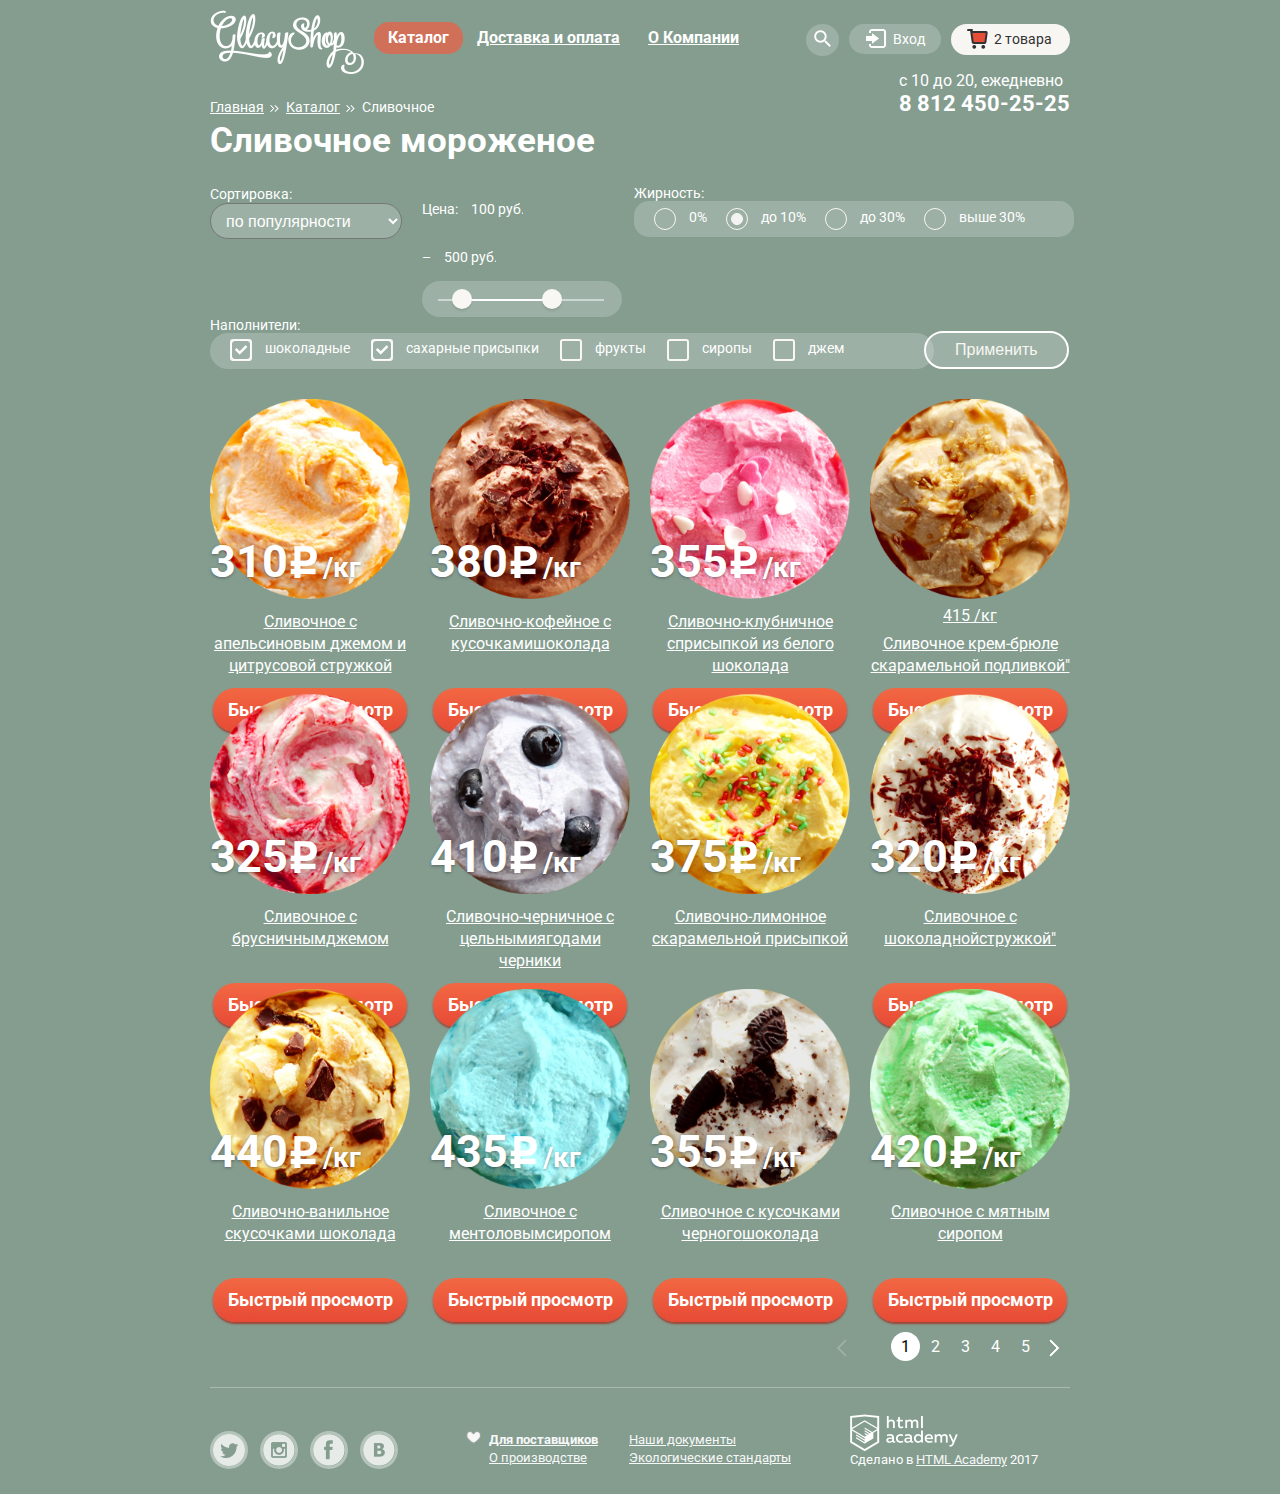
==== commit 68191aae: "доработка5" ====
--- a/catalog.html
+++ b/catalog.html
@@ -58,7 +58,7 @@
               <label for="user-block-email">Электронная почта</label>
               <input type="password" name="password" id="password" placeholder="Пароль">
               <label for="password">Пароль</label>
-              <input type="submit" class="login-btn" value="Войти">
+              <input type="submit" class="btn login-btn" value="Войти">
               <div class="forget-new">
                 <a class="forget-new-link" href="#">Забыли пароль?</a>
                 <a class="forget-new-link" href="#">Новая регистрация</a>
--- a/css/style.css
+++ b/css/style.css
@@ -353,7 +353,7 @@
 .search::before {
   content: "";
   position: absolute;
-  top: 7px;
+  top: 6px;
   left: 8px;
   width: 17px;
   height: 17px;
@@ -374,7 +374,7 @@
   content: "";
   position: absolute;
   top: 5px;
-  left: 15px;
+  left: 17px;
   width: 21px;
   height: 19px;
   background: url("../img/sprite.png") no-repeat;
@@ -420,7 +420,7 @@
   display: inline-block;
   vertical-align: top;
   top: -2px;
-  left: -8px;
+  left: -6px;
   width: 21px;
   height: 20px;
   text-decoration: none;
@@ -628,6 +628,16 @@
   color: #a0a0a0;
 }
 
+input[type="search"]:hover {
+  border: 2px solid #d3d3d2;
+  padding-left: 15px;
+}
+
+input[type="search"]:focus {
+  border: 2px solid #2e88e4;
+  padding-left: 15px;
+}
+
 .login-form {
   width: 278px;
   margin: 0 auto;
@@ -639,26 +649,34 @@
  background-color: #ffffff;
  border: 1px solid #d3d3d2;
  width: 224px;
- height: 44px;
+ height: 40px;
  margin-bottom: 20px;
+ padding: 4px 10px;
  border-radius: 6px;
  color: #a0a0a0;
 }
+
+input[type="email"]:hover, input[type="password"]:hover, input[type="text"]:hover {
+  border: 2px solid #d3d3d2;
+  padding: 3px 9px;
+}
+
+input[type="email"]:focus, input[type="password"]:focus, input[type="text"]:focus {
+  border: 2px solid #2e88e4;
+  padding: 3px 9px;
+}
+
 
 .login-btn {
   width: 100px;
   height: 44px;
-  font-weight: 600;
+  font-weight: bold;
   font-size: 18px;
   line-height: 24px;
   color: #ffffff;
-  text-decoration: none;
-  border-radius: 100px;
-  background-image: -moz-linear-gradient( 90deg, rgb(231,74,53) 0%, rgb(242,104,67) 100%);
-  background-image: -webkit-linear-gradient( 90deg, rgb(231,74,53) 0%, rgb(242,104,67) 100%);
-  background-image: -ms-linear-gradient( 90deg, rgb(231,74,53) 0%, rgb(242,104,67) 100%);
-  box-shadow: 0px 1px 2px 0px rgba(172, 16, 0, 0.004);
-}
+  cursor: pointer;
+}
+
 
 .forget-new {
   display: inline-block;
@@ -701,18 +719,25 @@
   line-height: 24px;
 }
 
+.inner-main {
+  margin-top: -18px;
+}
+
 .breadcrumbs {
+  font-size: 14px;
+  line-height: 16px;
+  font-weight: normal;
     margin: 0;
     padding: 0;
     min-width: 220px;
-    margin-bottom: 10px;
+    margin-bottom: 5px;
     list-style: none;
 }
 
 .breadcrumbs li {
   position: relative;
   display: inline;
-  padding-right: 22px;
+  padding-right: 19px;
 }
 
 .breadcrumbs a {
@@ -726,10 +751,10 @@
 .breadcrumbs li::after {
   content: "";
   position: absolute;
-  top: 8px;
-  right: 15px;
-  width: 6px;
-  height: 6px;
+  top: 7px;
+  right: 14px;
+  width: 5px;
+  height: 5px;
   transform: rotate(-45deg);
   box-shadow: 1px 1px 0 #fff,
               3px 3px 0 #849d8f,
@@ -817,11 +842,21 @@
   padding: 10px 23px;
 }
 
+.inner-main h1 {
+  margin-bottom: 24px;
+}
+
+.inner-main h2 {
+  margin: 0;
+  padding: 0;
+}
+
+
 .catalog-filter {
   font-size: 0px;
   min-height: 70px;
   width: 860px;
-  margin-bottom: 40px;
+  margin-bottom: 30px;
 }
 
 .filter-group {
@@ -829,26 +864,24 @@
   vertical-align: top;
   position: relative;
   width: 200px;
-  margin-right: 15px;
+  margin-right: 12px;
   font-size: 16px;
   line-height: 18px;
   font-weight: normal;
-  padding-top: 30px;
-  margin-bottom: 5px;
   box-sizing: border-box;
 }
 
-.filter-group h2 {
+.filter-group h2, label {
   font-size: 14px;
   line-height: 16px;
   font-weight: normal;
 }
 
 .sorting {
-  min-width: 194px;
+  width: 192px;
   height: 36px;
   border-radius: 20px;
-  padding-left: 14px;
+  padding-left: 11px;
   background: rgba(255, 255, 255, 0.2);
   color: #ffffff;
 }
@@ -866,7 +899,7 @@
 .price-controls label {
   display: inline-block;
   font-size: 14px;
-  line-height: 30px;
+  line-height: 16px;
   padding-right: 5px;
   vertical-align: top;
   cursor: pointer;
@@ -1082,7 +1115,7 @@
   vertical-align: top;
   width: 200px;
   margin-right: 20px;
-  padding-bottom: 20px;
+  padding-bottom: 17px;
   font-size: 16px;
   line-height: 22px;
   text-decoration: underline;
@@ -1105,7 +1138,7 @@
   top: -10px;
   left: -10px;
   width: 220px;
-  height: 364px;
+  height: 362px;
   background: rgba(255, 255, 255, 0.3);
   box-shadow: 0px 20px 20px 0px rgba(0, 0, 0, 0.4);
   border-radius: 6px;
@@ -1121,17 +1154,14 @@
 }
 
 .catalog-item .btn {
-  padding: 15px 0;
-  width: 200px;
-  position: absolute;
-  top: 285px;
+  padding: 10px 0;
+  width: 194px;
+  position: absolute;
+  top: 289px;
   left: 50%;
   transform: translate(-50%);
 }
 
-.catalog-item .btn {
-  display: none;
-}
 
 .catalog-item:hover::before {
   opacity: 1;
@@ -1196,6 +1226,10 @@
   background: #e9ddc1 url("../img/pattern.png") repeat;
 }
 
+.features p {
+  padding-top: 5px;
+}
+
 .features-title {
   display: block;
   width: 720px;
@@ -1204,7 +1238,7 @@
   font-weight: medium;
   color: #323232;
   margin-top: 24px;
-  margin-bottom: 22px;
+  margin-bottom: 8px;
   padding-left: 20px;
 }
 
@@ -1214,13 +1248,12 @@
   width: 420px;
   padding-left: 77px;
   box-sizing: border-box;
-  margin-bottom: 12px;
 }
 
 .features-item::before {
   content: "";
   position: absolute;
-  top: -12px;
+  top: 0;
   left: 21px;
   width: 49px;
   height: 49px;
@@ -1311,8 +1344,8 @@
 .subscribe .email {
   background-color: #ffffff;
   border: 1px solid #d3d3d2;
-  width: 230px;
-  height: 44px;
+  width: 212px;
+  height: 40px;
   border-radius: 5px;
   padding-left: 15px;
 }
@@ -1327,11 +1360,13 @@
 
 .subscribe input[type="email"]:hover {
   border: 2px solid #d3d3d2;
+  padding-left: 14px;
 }
 
 .subscribe input[type="email"]:focus {
   border: 2px solid #2e88e4;
   border-radius: 5px;
+  padding-left: 14px;
 }
 
 .subscribe label {
@@ -1396,7 +1431,6 @@
   width: 30px;
   color: #ffffff;
   line-height: 30px;
-  margin-left: 5px;
   text-align: center;
 }
 
@@ -1471,7 +1505,7 @@
 
 .contacts p {
   display: block;
-  padding-top: 18px;
+  padding-top: 5px;
   padding-left: 3px;
 }
 
@@ -1504,7 +1538,8 @@
   display: inline-block;
   width: 32px;
   height: 32px;
-  margin: 0 3px;
+  margin-right: 10px;
+  margin-top: 2px;
   font-size: 0;
   vertical-align: top;
   text-decoration: none;
@@ -1632,8 +1667,8 @@
 .footer-copyright::before {
   content: "";
   position: absolute;
-  top: -40px;
-  left: 0;
+  top: -37px;
+  left: 30;
   width: 109px;
   height: 38px;
   background: url("../img/html.png") no-repeat;
@@ -1668,10 +1703,29 @@
   display: none;
 }
 
+@keyframes bounce {
+  0%   {transform: translateY(-2000px);}
+  70%  {transform: translateY(30px);}
+  90%  {transform: translateY(-10px);}
+  100% {transform: translateY(0);}
+}
+
+@keyframes shake {
+  0%, 100% {transform: translateX(0);}
+  10%, 30%, 50%, 70%, 90% {transform: translateX(-10px);}
+  20%, 40%, 60%, 80% {transform: translateX(10px);}
+}
+
 .feedback-form-show {
   display: block;
   animation: bounce 0.6s;
 }
+
+.overlay-show {
+  display: block;
+  animation: bounce 0.6s;
+}
+
 
 .feedback-form-close {
   position:absolute;
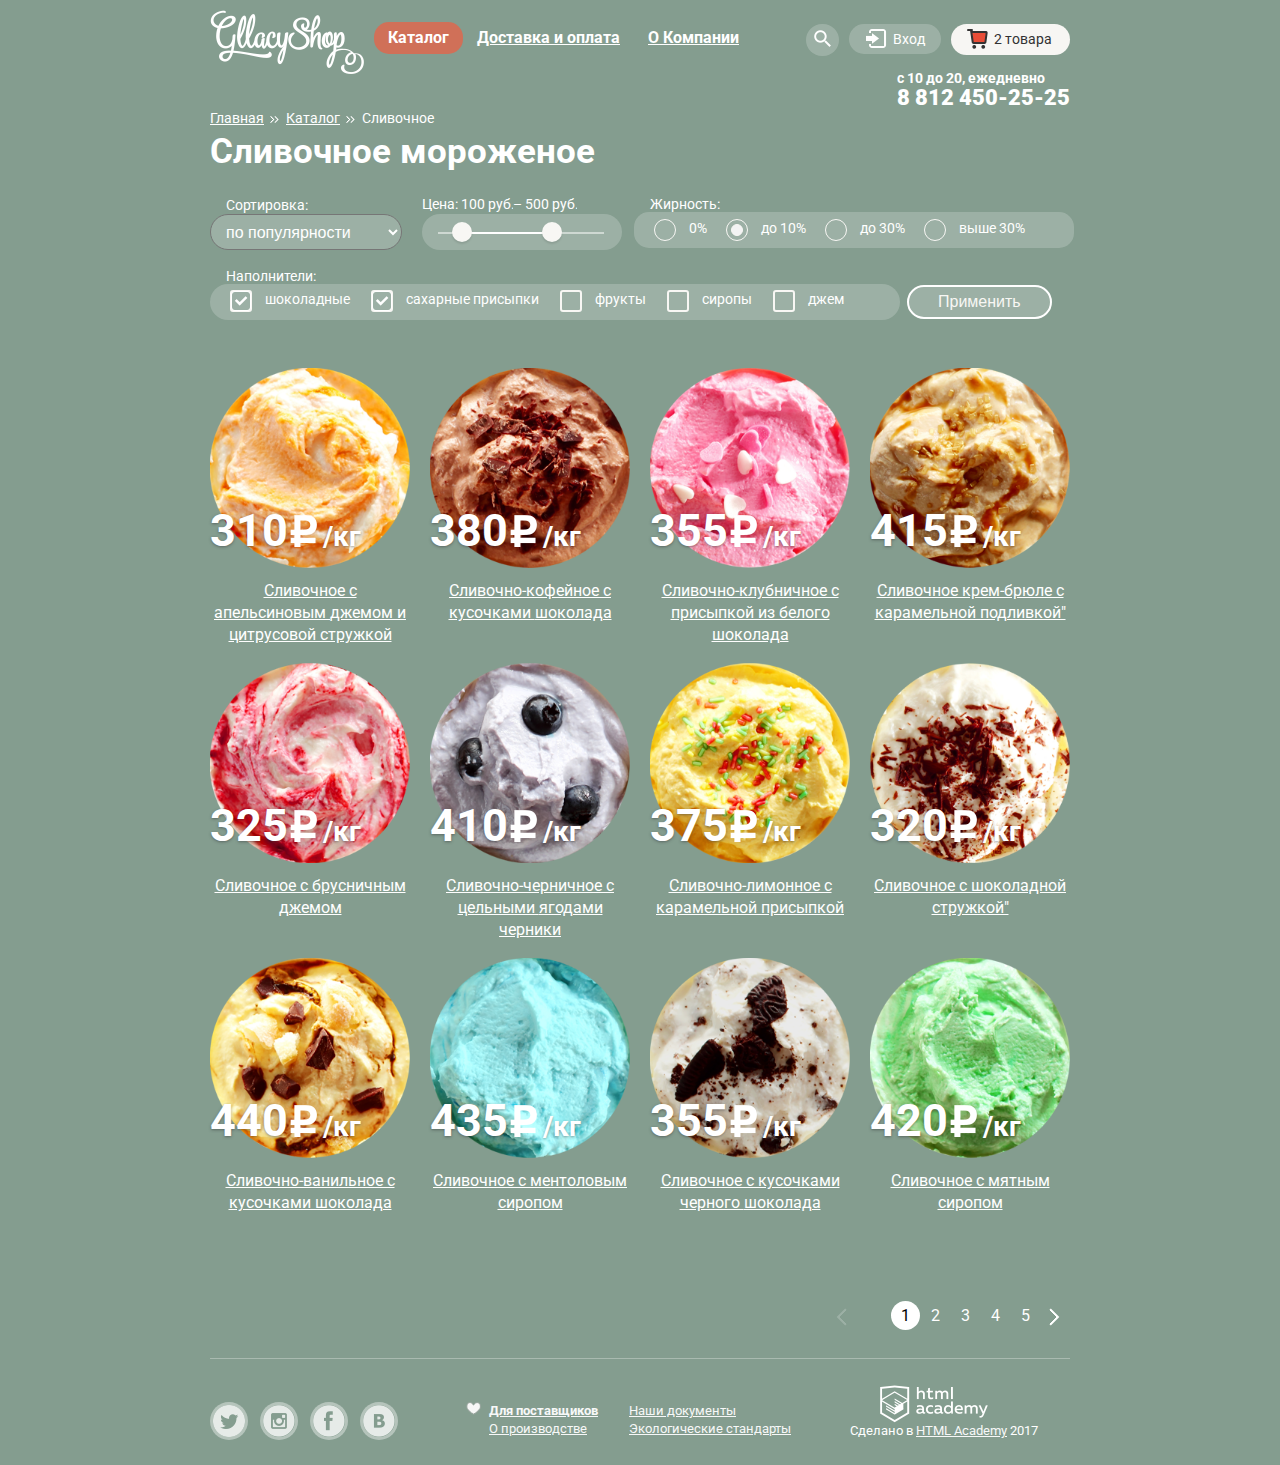
==== commit 87819dff: "Доработка6" ====
--- a/catalog.html
+++ b/catalog.html
@@ -94,7 +94,7 @@
     </header>
   </div>
   <div class="content-wrapper clearfix">
-    <main class="inner-main">
+    <main class="inner-main inner-main-catalog">
         <ul class="breadcrumbs">
           <li>
             <a href="#">Главная</a>
@@ -177,7 +177,7 @@
                 380 <span>/кг</span>
               </div>
               <div class="catalog-item-name">
-                Сливочно-кофейное с кусочками<span>шоколада</span>
+                Сливочно-кофейное с кусочками <span>шоколада</span>
               </div>
               <a class="btn" href="#">Быстрый просмотр</a>
             </article>
@@ -187,17 +187,17 @@
                 355 <span>/кг</span>
               </div>
               <div class="catalog-item-name">
-                Сливочно-клубничное с<span>присыпкой из белого шоколада</span>
+                Сливочно-клубничное с <span>присыпкой из белого шоколада</span>
               </div>
               <a class="btn" href="#">Быстрый просмотр</a>
             </article>
             <article class="catalog-item">
               <img src="img/item-4.png" width="200" height="200" alt="Сливочное крем-брюле с карамельной подливкой">
-              <div class="cayalog-price">
+              <div class="catalog-price">
                 415 <span>/кг</span>
               </div>
               <div class="catalog-item-name">
-                Сливочное крем-брюле с<span>карамельной подливкой"</span>
+                Сливочное крем-брюле с <span>карамельной подливкой"</span>
               </div>
               <a class="btn" href="#">Быстрый просмотр</a>
             </article>
@@ -207,7 +207,7 @@
                 325 <span>/кг</span>
               </div>
               <div class="catalog-item-name">
-                Сливочное с брусничным<span>джемом</span>
+                Сливочное с брусничным <span>джемом</span>
               </div>
               <a class="btn" href="#">Быстрый просмотр</a>
             </article>
@@ -217,7 +217,7 @@
                 410 <span>/кг</span>
               </div>
               <div class="catalog-item-name">
-                Сливочно-черничное с цельными<span>ягодами черники</span>
+                Сливочно-черничное с цельными <span>ягодами черники</span>
               </div>
               <a class="btn" href="#">Быстрый просмотр</a>
             </article>
@@ -227,7 +227,7 @@
                 375 <span>/кг</span>
               </div>
               <div class="catalog-item-name">
-                Сливочно-лимонное с<span>карамельной присыпкой</span>
+                Сливочно-лимонное с <span>карамельной присыпкой</span>
               </div>
             </article>
             <article class="catalog-item">
@@ -236,7 +236,7 @@
                 320 <span>/кг</span>
               </div>
               <div class="catalog-item-name">
-                Сливочное с шоколадной<span>стружкой"</span>
+                Сливочное с шоколадной <span>стружкой"</span>
               </div>
               <a class="btn" href="#">Быстрый просмотр</a>
             </article>
@@ -246,7 +246,7 @@
                 440 <span>/кг</span>
               </div>
               <div class="catalog-item-name">
-                Сливочно-ванильное с<span>кусочками шоколада</span>
+                Сливочно-ванильное с <span>кусочками шоколада</span>
               </div>
               <a class="btn" href="#">Быстрый просмотр</a>
             </article>
@@ -256,7 +256,7 @@
                 435 <span>/кг</span>
               </div>
               <div class="catalog-item-name">
-                Сливочное с ментоловым<span>сиропом</span>
+                Сливочное с ментоловым <span>сиропом</span>
               </div>
               <a class="btn" href="#">Быстрый просмотр</a>
             </article>
@@ -266,7 +266,7 @@
                 355 <span>/кг</span>
               </div>
               <div class="catalog-item-name">
-                Сливочное с кусочками черного<span>шоколада</span>
+                Сливочное с кусочками черного <span>шоколада</span>
               </div>
               <a class="btn" href="#">Быстрый просмотр</a>
             </article>
--- a/css/style.css
+++ b/css/style.css
@@ -129,7 +129,7 @@
 
 .slider-controls {
   position: absolute;
-  bottom: 22px;
+  bottom: 23px;
   left: 0;
   z-index: 20;
   font-size: 0;
@@ -183,7 +183,6 @@
   width: 860px;
   margin: 0 auto;
   padding: 0 20px;
-
 }
 
 .logo {
@@ -215,7 +214,6 @@
   font-weight: bold;
   line-height: 18px;
 }
-
 
 .main-navigation a {
   display: block;
@@ -568,6 +566,7 @@
   opacity: 0;
   transition: opacity 0.4s ease-out, visibility 0.4s ease-out;
   z-index: 1;
+  box-sizing: border-box;
 }
 
 .search::after {
@@ -631,12 +630,12 @@
 input[type="search"]:hover {
   border: 2px solid #d3d3d2;
   padding-left: 15px;
-}
+ }
 
 input[type="search"]:focus {
   border: 2px solid #2e88e4;
   padding-left: 15px;
-}
+ }
 
 .login-form {
   width: 278px;
@@ -645,7 +644,7 @@
   box-sizing: border-box;
 }
 
-input[type="email"], input[type="password"], input[type="text"] {
+input[type="email"], input[type="password"], .user-blok input[type="text"] {
  background-color: #ffffff;
  border: 1px solid #d3d3d2;
  width: 224px;
@@ -656,12 +655,12 @@
  color: #a0a0a0;
 }
 
-input[type="email"]:hover, input[type="password"]:hover, input[type="text"]:hover {
+input[type="email"]:hover, input[type="password"]:hover, .user-blok input[type="text"]:hover {
   border: 2px solid #d3d3d2;
   padding: 3px 9px;
 }
 
-input[type="email"]:focus, input[type="password"]:focus, input[type="text"]:focus {
+input[type="email"]:focus, input[type="password"]:focus, .user-blok input[type="text"]:focus {
   border: 2px solid #2e88e4;
   padding: 3px 9px;
 }
@@ -711,15 +710,26 @@
 }
 
 .time-work p {
+  font-size: 14px;
+  line-height: 16px;
+  font-weight: bold;
   margin: 0;
 }
+
+.time-work .time {
+  padding-left: 18px;
+  padding-bottom: 6px
+}
+
 
 .time-work b {
   font-size: 22px;
   line-height: 24px;
 }
 
-.inner-main {
+
+
+.inner-main.catalog {
   margin-top: -18px;
 }
 
@@ -846,11 +856,18 @@
   margin-bottom: 24px;
 }
 
-.inner-main h2 {
+.inner-main-catalog h2, .inner-main-catalog label {
   margin: 0;
+  padding-left: 16px;
+  font-size: 14px;
+  line-height: 16px;
+  font-weight: normal;
+
+}
+
+.price-controls label {
   padding: 0;
 }
-
 
 .catalog-filter {
   font-size: 0px;
@@ -861,21 +878,17 @@
 
 .filter-group {
   display: inline-block;
-  vertical-align: top;
+  vertical-align: middle;
   position: relative;
   width: 200px;
   margin-right: 12px;
+  margin-bottom: 18px;
   font-size: 16px;
   line-height: 18px;
   font-weight: normal;
   box-sizing: border-box;
 }
 
-.filter-group h2, label {
-  font-size: 14px;
-  line-height: 16px;
-  font-weight: normal;
-}
 
 .sorting {
   width: 192px;
@@ -900,7 +913,6 @@
   display: inline-block;
   font-size: 14px;
   line-height: 16px;
-  padding-right: 5px;
   vertical-align: top;
   cursor: pointer;
 }
@@ -913,6 +925,7 @@
 .price-controls input {
   width: 52px;
   margin: 0;
+  padding: 0;
   color: inherit;
   font: inherit;
   background: none;
@@ -1022,12 +1035,12 @@
   .filter-group:nth-child(4) {
     display: inline-block;
     vertical-align: top;
-    width: 704px;
+    width: 670px;
     margin-right: 10px;
 }
 
 .filter-checkbox-wrapper {
-  width: 100%;
+  width: 670px;
   height: 36px;
   border-radius: 20px;
   padding-left: 20px;
@@ -1075,9 +1088,9 @@
 
 .btn-transparent {
   display: inline-block;
-  vertical-align: bottom;
-  margin: 0 auto;
-  padding: 8px 29px;
+  vertical-align: middle;
+  margin: 17px 17px;
+  padding: 6px 29px;
   font-size: 16px;
   line-height: 18px;
   font-weight: normal;
@@ -1106,7 +1119,7 @@
   float: left;
   width: 860px;
   font-size: 0px;
-  margin-bottom: 20px;
+  margin-bottom: 22px;
 }
 
 .catalog-item {
@@ -1160,7 +1173,9 @@
   top: 289px;
   left: 50%;
   transform: translate(-50%);
-}
+  display: none;
+}
+
 
 
 .catalog-item:hover::before {
@@ -1221,21 +1236,24 @@
   font-weight: normal;
   color: #323232;
   padding-right: 20px;
+  padding-bottom: 16px;
   box-sizing: border-box;
   border-radius: 15px;
   background: #e9ddc1 url("../img/pattern.png") repeat;
 }
 
-.features p {
-  padding-top: 5px;
-}
+.features h2 {
+margin: 24px 19px 8px;
+padding: 0;
+}
+
 
 .features-title {
   display: block;
   width: 720px;
   font-size: 24px;
   line-height: 30px;
-  font-weight: medium;
+  font-weight: normal;
   color: #323232;
   margin-top: 24px;
   margin-bottom: 8px;
@@ -1246,6 +1264,7 @@
   float: left;
   position: relative;
   width: 420px;
+  height: 132px
   padding-left: 77px;
   box-sizing: border-box;
 }
@@ -1253,7 +1272,7 @@
 .features-item::before {
   content: "";
   position: absolute;
-  top: 0;
+  top: 2px;
   left: 21px;
   width: 49px;
   height: 49px;
@@ -1344,14 +1363,14 @@
 .subscribe .email {
   background-color: #ffffff;
   border: 1px solid #d3d3d2;
-  width: 212px;
-  height: 40px;
+  width: 204px;
+  height: 35px;
   border-radius: 5px;
-  padding-left: 15px;
+  padding-left: 13px;
 }
 
 .subscribe p {
-  margin: 33px 26px 16px 26px;
+  margin: 35px 26px 15px 26px;
 }
 
 .subscribe input {
@@ -1463,7 +1482,6 @@
   background: #ffffff;
   border-radius: 50%;
 }
-
 
 .main-footer {
   position: relative;
@@ -1486,7 +1504,7 @@
   line-height: 20px;
   font-weight: normal;
   color: #323232;
-  border-radius: 10px;
+  border-radius: 15px;
   box-sizing: border-box;
 }
 
@@ -1505,8 +1523,10 @@
 
 .contacts p {
   display: block;
-  padding-top: 5px;
-  padding-left: 3px;
+}
+
+.contacts-tip-adress {
+  width: 152px;
 }
 
 .main-footer {
@@ -1668,7 +1688,7 @@
   content: "";
   position: absolute;
   top: -37px;
-  left: 30;
+  left: 30px;
   width: 109px;
   height: 38px;
   background: url("../img/html.png") no-repeat;
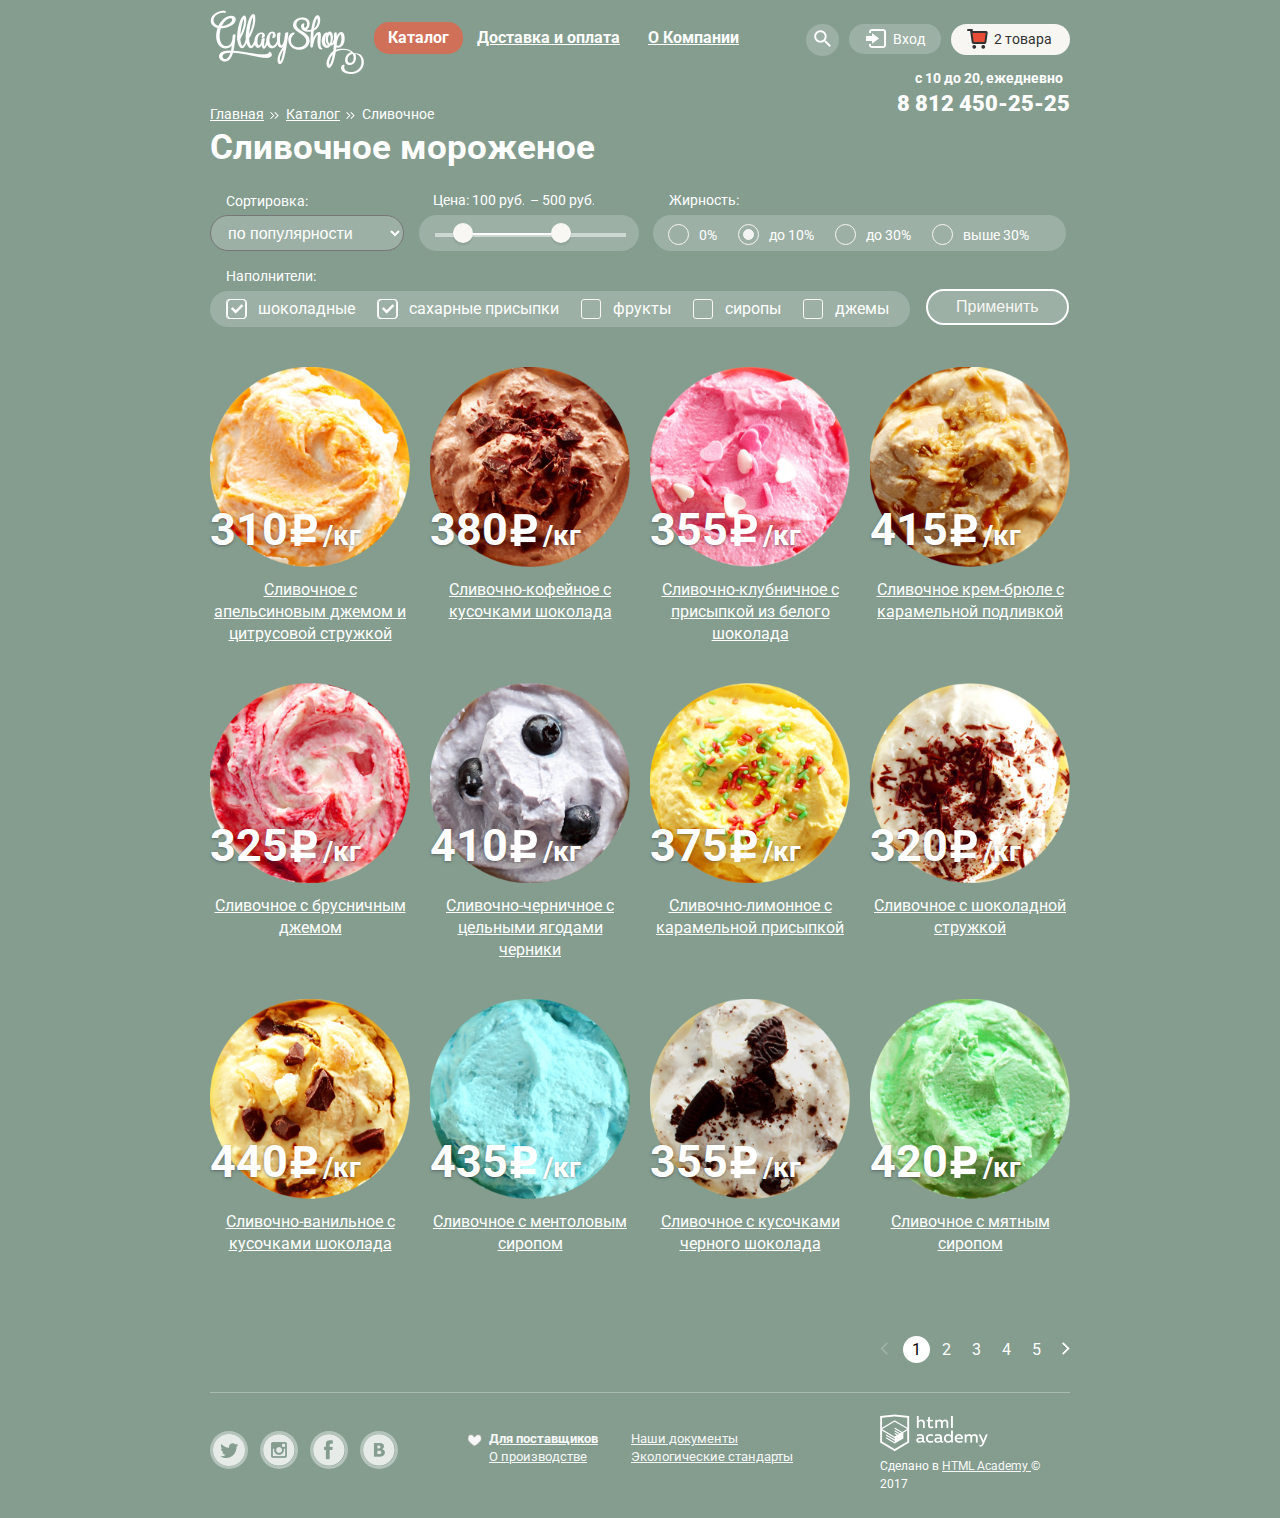
==== commit e97cc530: "Проверка" ====
--- a/catalog.html
+++ b/catalog.html
@@ -87,9 +87,8 @@
           </div>
         </div>
         <div class="time-work">
-          <p>с 10 до 20, ежедневно<br>
-          <b>8 812 450-25-25</b>
-          </p>
+          <p class="time">с 10 до 20, ежедневно</p>
+          <p><b>8 812 450-25-25</b></p>
         </div>
     </header>
   </div>
@@ -97,7 +96,7 @@
     <main class="inner-main inner-main-catalog">
         <ul class="breadcrumbs">
           <li>
-            <a href="#">Главная</a>
+            <a href="index.html">Главная</a>
           </li>
           <li>
             <a href="#">Каталог</a>
@@ -117,7 +116,7 @@
               <option value="4">по жирности</option>
             </select>
           </div>
-          <div class="filter-group">
+          <div class="filter-group filter-price">
             <div class="price-controls">
               <label class="min-price">Цена: <input type="text" name="min-price" value="100 руб."></label>
               <label class="max-price">&#8211; <input type="text" name="max-price" value="500 руб."></label>
@@ -133,29 +132,29 @@
           <div class="filter-group filter-radio">
               <h2 class="filter-title">Жирность:</h2>
               <div class="filter-radio-wrapper">
-              <input type="radio" name="radio-checked" id="zero" value="0%">
+              <input class="radio-disabled" type="radio" name="radio-checked" id="zero" value="0%">
               <label for="zero">0%</label>
-              <input type="radio" name="radio-checked" id="ten" value="before 10%" checked>
+              <input class="radio-disabled" type="radio" name="radio-checked" id="ten" value="before 10%" checked>
               <label for="ten">до 10%</label>
-              <input type="radio" name="radio-checked" id="thirty" value="before 30%">
+              <input class="radio-disabled" type="radio" name="radio-checked" id="thirty" value="before 30%">
               <label for="thirty">до 30%</label>
-              <input type="radio" name="radio-checked" id="above-thirty" value="above 30%">
+              <input class="radio-disabled" type="radio" name="radio-checked" id="above-thirty" value="above 30%">
               <label for="above-thirty">выше 30%</label>
             </div>
             </div>
             <div class="filter-group filter-checkbox">
               <h2 class="filter-item">Наполнители:</h2>
               <div class="filter-checkbox-wrapper">
-              <input type="checkbox" name="chocolate" id="chocolate" checked>
+              <input class="checkbox-disabled" type="checkbox" name="chocolate" id="chocolate" checked>
               <label for="chocolate">шоколадные</label>
-              <input type="checkbox" name="sugar" id="sugar" checked>
+              <input class="checkbox-disabled" type="checkbox" name="sugar" id="sugar" checked>
               <label for="sugar">сахарные присыпки</label>
-              <input type="checkbox" name="fruit" id="fruit">
+              <input class="checkbox-disabled" type="checkbox" name="fruit" id="fruit">
               <label for="fruit">фрукты</label>
-              <input type="checkbox" name="syrup" id="syrup">
+              <input class="checkbox-disabled" type="checkbox" name="syrup" id="syrup">
               <label for="syrup">сиропы</label>
-              <input type="checkbox" name="jam" id="jam">
-              <label for="jam">джем</label>
+              <input class="checkbox-disabled" type="checkbox" name="jam" id="jam">
+              <label for="jam">джемы</label>
             </div>
             </div>
             <button class="btn-transparent" type="submit">Применить</button>
@@ -167,7 +166,7 @@
                 310 <span>/кг</span>
               </div>
               <div class="catalog-item-name">
-                Сливочное с апельсиновым <span>джемом и цитрусовой стружкой</span>
+                Сливочное с апельсиновым джемом и цитрусовой стружкой
               </div>
               <a class="btn" href="#">Быстрый просмотр</a>
             </article>
@@ -177,7 +176,7 @@
                 380 <span>/кг</span>
               </div>
               <div class="catalog-item-name">
-                Сливочно-кофейное с кусочками <span>шоколада</span>
+                Сливочно-кофейное с кусочками шоколада
               </div>
               <a class="btn" href="#">Быстрый просмотр</a>
             </article>
@@ -187,7 +186,7 @@
                 355 <span>/кг</span>
               </div>
               <div class="catalog-item-name">
-                Сливочно-клубничное с <span>присыпкой из белого шоколада</span>
+                Сливочно-клубничное с присыпкой из белого шоколада
               </div>
               <a class="btn" href="#">Быстрый просмотр</a>
             </article>
@@ -197,7 +196,7 @@
                 415 <span>/кг</span>
               </div>
               <div class="catalog-item-name">
-                Сливочное крем-брюле с <span>карамельной подливкой"</span>
+                Сливочное крем-брюле с карамельной подливкой
               </div>
               <a class="btn" href="#">Быстрый просмотр</a>
             </article>
@@ -207,7 +206,7 @@
                 325 <span>/кг</span>
               </div>
               <div class="catalog-item-name">
-                Сливочное с брусничным <span>джемом</span>
+                Сливочное с брусничным джемом
               </div>
               <a class="btn" href="#">Быстрый просмотр</a>
             </article>
@@ -217,7 +216,7 @@
                 410 <span>/кг</span>
               </div>
               <div class="catalog-item-name">
-                Сливочно-черничное с цельными <span>ягодами черники</span>
+                Сливочно-черничное с цельными ягодами черники
               </div>
               <a class="btn" href="#">Быстрый просмотр</a>
             </article>
@@ -227,7 +226,7 @@
                 375 <span>/кг</span>
               </div>
               <div class="catalog-item-name">
-                Сливочно-лимонное с <span>карамельной присыпкой</span>
+                Сливочно-лимонное с карамельной присыпкой
               </div>
             </article>
             <article class="catalog-item">
@@ -236,7 +235,7 @@
                 320 <span>/кг</span>
               </div>
               <div class="catalog-item-name">
-                Сливочное с шоколадной <span>стружкой"</span>
+                Сливочное с шоколадной стружкой
               </div>
               <a class="btn" href="#">Быстрый просмотр</a>
             </article>
@@ -246,7 +245,7 @@
                 440 <span>/кг</span>
               </div>
               <div class="catalog-item-name">
-                Сливочно-ванильное с <span>кусочками шоколада</span>
+                Сливочно-ванильное с кусочками шоколада
               </div>
               <a class="btn" href="#">Быстрый просмотр</a>
             </article>
@@ -256,7 +255,7 @@
                 435 <span>/кг</span>
               </div>
               <div class="catalog-item-name">
-                Сливочное с ментоловым <span>сиропом</span>
+                Сливочное с ментоловым сиропом
               </div>
               <a class="btn" href="#">Быстрый просмотр</a>
             </article>
@@ -266,7 +265,7 @@
                 355 <span>/кг</span>
               </div>
               <div class="catalog-item-name">
-                Сливочное с кусочками черного <span>шоколада</span>
+                Сливочное с кусочками черного шоколада
               </div>
               <a class="btn" href="#">Быстрый просмотр</a>
             </article>
@@ -327,7 +326,7 @@
       </div>
     </div>
     <section class="footer-copyright">
-      Сделано в <a href="https://htmlacademy.ru">HTML Academy</a> 2017
+      Сделано в <a href="https://htmlacademy.ru">HTML Academy </a><span>&#169;</span> 2017
     </section>
   </div>
 
--- a/css/style.css
+++ b/css/style.css
@@ -1,12 +1,12 @@
 body {
-    min-width: 900px;
-    margin: 0;
-    font-size: 16px;
-    line-height: 22px;
-    color: #ffffff;
-    font-weight: normal;
-    font-family: "Roboto", "Arial", sans-serif;
-    background-color: #849d8f;
+  min-width: 900px;
+  margin: 0;
+  font-size: 16px;
+  line-height: 22px;
+  color: #ffffff;
+  font-weight: normal;
+  font-family: "Roboto", "Arial", sans-serif;
+  background-color: #849d8f;
 }
 
 body > input[type="radio"] {
@@ -37,29 +37,12 @@
 }
 
 
-h1 {
-    margin: 0;
-    font-size: 35px;
-    line-height: 41px;
-    color: #ffffff;
-    font-weight: bold;
-    font-family: "Roboto", "Arial", sans-serif;
-}
-
-h2 {
-    font-size: 14px;
-    line-height: 16px;
-    color: #ffffff;
-    font-weight: medium;
-    font-family: "Roboto", "Arial", sans-serif;
-}
-
 .features-title {
-    font-size: 24px;
-    line-height: 30px;
-    color: #323232;
-    font-weight: medium;
-    font-family: "Roboto", "Arial", sans-serif;
+  font-size: 24px;
+  line-height: 30px;
+  color: #323232;
+  font-weight: normal;
+  font-family: "Roboto", "Arial", sans-serif;
 }
 
 .clearfix::after {
@@ -69,6 +52,7 @@
 }
 
 .main-header {
+  min-height: 77px;
   color: #ffffff;
   padding-top: 10px;
 }
@@ -95,12 +79,11 @@
 
 .slide-btn {
   display: inline-block;
+  vertical-align: top;
   padding: 12px 45px;
-
   font-weight: 600;
   font-size: 31px;
   line-height: 41px;
-  vertical-align: top;
   color: #ffffff;
   text-decoration: none;
   text-shadow: 0 2px 5px rgba(160, 32, 11, 0.76);
@@ -228,7 +211,6 @@
   margin-bottom: 5px;
   text-decoration: none;
 }
-
 
 .main-navigation-link:hover {
   background: #f7f6f3;
@@ -469,13 +451,13 @@
 }
 
 .table-basket tr::before {
-    content: "";
-    position: absolute;
-    width: 95%;
-    left: 15px;
-    top: 140px;
-    height: 1px;
-    background-color: #cacac7;
+  content: "";
+  position: absolute;
+  width: 95%;
+  left: 15px;
+  top: 140px;
+  height: 1px;
+  background-color: #cacac7;
 }
 
 .table-basket td {
@@ -585,6 +567,35 @@
   visibility: visible;
 }
 
+.login-form-wrapper {
+  position: relative;
+}
+
+.login-form-wrapper label {
+  position: absolute;
+  top: 14px;
+  left: 20px;
+  color: #999999;
+  transform: translateY(0);
+}
+
+.search-form label {
+  position: absolute;
+  top: 32px;
+  left: 24px;
+  color: #999999;
+  transform: translateY(0);
+}
+
+.search-form input:focus~.search-form label, .search-form input:valid:not(:focus)~.search-form label {
+  font-size: 11px;
+  line-height: 13px;
+  font-weight: normal;
+  color: #5b9ddf;
+  -webkit-transform: translateY(-25px);
+  transform: translateY(-25px);
+}
+
 .login-form {
   position: absolute;
   top: 40px;
@@ -600,6 +611,7 @@
   z-index: 10;
 }
 
+
 .login::after {
   content: "";
   position: absolute;
@@ -616,7 +628,7 @@
   visibility: visible;
 }
 
- input[type="search"] {
+ .search-form input[type="search"] {
   background-color: #ffffff;
   border: 1px solid #d3d3d2;
   width: 310px;
@@ -625,14 +637,15 @@
   padding-left: 16px;
   border-radius: 6px;
   color: #a0a0a0;
-}
-
-input[type="search"]:hover {
+  box-sizing: border-box;
+}
+
+.search-form input[type="search"]:hover {
   border: 2px solid #d3d3d2;
   padding-left: 15px;
  }
 
-input[type="search"]:focus {
+.search-form input[type="search"]:focus {
   border: 2px solid #2e88e4;
   padding-left: 15px;
  }
@@ -644,38 +657,41 @@
   box-sizing: border-box;
 }
 
-input[type="email"], input[type="password"], .user-blok input[type="text"] {
- background-color: #ffffff;
- border: 1px solid #d3d3d2;
- width: 224px;
- height: 40px;
- margin-bottom: 20px;
- padding: 4px 10px;
- border-radius: 6px;
- color: #a0a0a0;
-}
-
-input[type="email"]:hover, input[type="password"]:hover, .user-blok input[type="text"]:hover {
+.login-form input[type="email"], .login-form input[type="password"], .user-block input[type="text"] {
+  background-color: #ffffff;
+  border: 1px solid #d3d3d2;
+  width: 224px;
+  height: 40px;
+  margin-bottom: 20px;
+  padding: 4px 10px;
+  border-radius: 6px;
+  color: #a0a0a0;
+}
+
+.user-block input[type="email"]:hover, .user-block input[type="password"]:hover, .user-block input[type="text"]:hover {
   border: 2px solid #d3d3d2;
   padding: 3px 9px;
 }
 
-input[type="email"]:focus, input[type="password"]:focus, .user-blok input[type="text"]:focus {
+.user-block input[type="email"]:focus, .user-block input[type="password"]:focus, .user-block input[type="text"]:focus {
   border: 2px solid #2e88e4;
   padding: 3px 9px;
 }
 
-
-.login-btn {
+.user-block .login-btn {
   width: 100px;
   height: 44px;
   font-weight: bold;
   font-size: 18px;
   line-height: 24px;
+  padding-top: 8px;
   color: #ffffff;
   cursor: pointer;
 }
 
+.user-block .login-btn:active {
+  border: none;
+}
 
 .forget-new {
   display: inline-block;
@@ -696,14 +712,6 @@
   color: #e84d37;
 }
 
-.user-block input:focus {
-  border: 2px solid #8fbdec;
-  border-radius: 10px;
-}
-
-.user-block label {
-  display: none;
-}
 
 .time-work {
   float: right;
@@ -721,14 +729,11 @@
   padding-bottom: 6px
 }
 
-
 .time-work b {
   font-size: 22px;
   line-height: 24px;
 }
 
-
-
 .inner-main.catalog {
   margin-top: -18px;
 }
@@ -737,11 +742,11 @@
   font-size: 14px;
   line-height: 16px;
   font-weight: normal;
-    margin: 0;
-    padding: 0;
-    min-width: 220px;
-    margin-bottom: 5px;
-    list-style: none;
+  margin: 0;
+  padding: 0;
+  min-width: 220px;
+  margin-bottom: 5px;
+  list-style: none;
 }
 
 .breadcrumbs li {
@@ -785,7 +790,7 @@
 .promo-item {
   float: left;
   width: 420px;
-  height: 229px;
+  min-height: 229px;
   margin-right: 20px;
   margin-bottom: 40px;
   padding: 14px 20px 14px 18px;
@@ -812,7 +817,6 @@
   line-height: 41px;
   font-weight: bold;
 }
-
 
 .btn {
   text-align: center;
@@ -852,49 +856,58 @@
   padding: 10px 23px;
 }
 
+.inner-main-catalog {
+  margin-top: -10px;
+}
+
 .inner-main h1 {
+  margin: 0;
+  font-size: 35px;
+  line-height: 41px;
+  color: #ffffff;
+  font-weight: bold;
+  font-family: "Roboto", "Arial", sans-serif;
   margin-bottom: 24px;
 }
 
 .inner-main-catalog h2, .inner-main-catalog label {
   margin: 0;
   padding-left: 16px;
+  padding-bottom: 3px;
+  margin-bottom: 4px;
   font-size: 14px;
   line-height: 16px;
   font-weight: normal;
-
-}
-
-.price-controls label {
-  padding: 0;
+  color: #ffffff;
+  font-family: "Roboto", "Arial", sans-serif;
 }
 
 .catalog-filter {
   font-size: 0px;
   min-height: 70px;
   width: 860px;
-  margin-bottom: 30px;
+  margin-bottom: 23px;
 }
 
 .filter-group {
   display: inline-block;
   vertical-align: middle;
   position: relative;
-  width: 200px;
+  width: 197px;
   margin-right: 12px;
-  margin-bottom: 18px;
+  margin-bottom: 17px;
   font-size: 16px;
   line-height: 18px;
   font-weight: normal;
   box-sizing: border-box;
 }
 
-
 .sorting {
-  width: 192px;
+  width: 194px;
   height: 36px;
   border-radius: 20px;
-  padding-left: 11px;
+  padding-left: 13px;
+  margin-top: 5px;
   background: rgba(255, 255, 255, 0.2);
   color: #ffffff;
 }
@@ -902,6 +915,13 @@
 .sorting:hover {
   background: #ffffff;
   color: #343434;
+}
+
+.filter-price {
+  display: inline-block;
+  vertical-align: top;
+  width: 220px;
+  margin-right: 14px;
 }
 
 .price-controls {
@@ -915,11 +935,17 @@
   line-height: 16px;
   vertical-align: top;
   cursor: pointer;
+  padding-left: 14px;
+}
+
+.price-controls .max-price {
+  padding-left: 6px
 }
 
 .price-controls .min-price,
 .price-controls .max-price {
   display: inline-block;
+  vertical-align: top;
 }
 
 .price-controls input {
@@ -934,7 +960,7 @@
 
 .range-controls {
   position: relative;
-  min-width: 194px;
+  min-width: 218px;
   height: 36px;
   border-radius: 20px;
   background: rgba(255, 255, 255, 0.2);
@@ -944,9 +970,9 @@
 
 .range-controls .scale {
   position: absolute;
-  top: 50%;
-  width: 83%;
-  height: 2px;
+  top: 49%;
+  width: 87%;
+  height: 4px;
   background: rgba(255, 255, 255, 0.5);
 }
 
@@ -969,18 +995,17 @@
 }
 
 .range-toggle-min {
-  left: 30px;
+  left: 34px;
 }
 
 .range-toggle-max {
-  left: 60%;
-}
-
-.filter-group:nth-child(3) {
+  left: 132px;
+}
+
+.filter-radio {
   display: inline-block;
   vertical-align: top;
-  width: 420px;
-  margin-right: 10px;
+  width: 398px;
 }
 
 .filter-radio label {
@@ -989,29 +1014,39 @@
   cursor: pointer;
   position: relative;
   padding-left: 35px;
-  padding-top: 8px;
-  margin-right: 15px;
+  padding-top: 10px;
+  margin-right: 16px;
+}
+
+.filter-radio label {
+  display: inline-block;
+  vertical-align: top;
+  cursor: pointer;
+  position: relative;
+  padding-left: 31px;
+  padding-top: 12px;
+  margin-right: 17px;
 }
 
 .filter-radio-wrapper {
-  width: 100%;
+  width: 398px;
   height: 36px;
-  border-radius: 15px;
-  padding-left: 20px;
+  border-radius: 20px;
+  padding-left: 15px;
   background: rgba(255, 255, 255, 0.2);
   color: #ffffff;
 }
 
-input[type="radio"]{
-    display:none;
+.filter-radio input[type="radio"]{
+  display:none;
 }
 
 .filter-radio label::before {
   content: "";
   position: absolute;
-  top: 7px;
-  width: 20px;
-	height: 20px;
+  top: 9px;
+  width: 19px;
+	height: 19px;
   margin-right: 10px;
 	left: 0;
 	background-color: none;
@@ -1019,37 +1054,42 @@
   border-radius: 50%;
 }
 
-  .filter-radio input[type=radio]:checked + label::after {
-    content: "";
-    position: absolute;
-    top: 12px;
-    left: 5px;
-    width: 10px;
-  	height: 10px;
-    margin-right: 10px;
-  	background-color: #f3f3f3;
-    border: 1px solid #f8f7f4;
-    border-radius: 50%;
-}
-
-  .filter-group:nth-child(4) {
-    display: inline-block;
-    vertical-align: top;
-    width: 670px;
-    margin-right: 10px;
+.filter-radio input[type=radio]:checked + label::after {
+  content: "";
+  position: absolute;
+  top: 14px;
+  left: 5px;
+  width: 9px;
+	height: 9px;
+  margin-right: 10px;
+	background-color: #f3f3f3;
+  border: 1px solid #f8f7f4;
+  border-radius: 50%;
+}
+
+.radio-disabled:disabled {
+  opacity: 0.4;
+  pointer-events: none;
+}
+
+.filter-group:nth-child(4) {
+  display: inline-block;
+  vertical-align: top;
+  width: 702px;
+  margin-right: 14px;
 }
 
 .filter-checkbox-wrapper {
-  width: 670px;
+  width: 684px;
   height: 36px;
   border-radius: 20px;
-  padding-left: 20px;
+  padding-left: 16px;
   background: rgba(255, 255, 255, 0.2);
   color: #ffffff;
 }
 
-  input[type=checkbox] {
-    display: none;
+.filter-checkbox input[type=checkbox] {
+  display: none;
 }
 
 .filter-checkbox label {
@@ -1057,9 +1097,12 @@
   display: inline-block;
   vertical-align: top;
   cursor: pointer;
-  padding-left: 35px;
-  padding-top: 7px;
-  margin-right: 17px;
+  font-size: 16px;
+  line-height: 18px;
+  font-weight: normal;
+  padding-left: 32px;
+  padding-top: 9px;
+  margin-right: 18px;
 }
 
 .filter-checkbox label::before {
@@ -1069,9 +1112,9 @@
   height: 18px;
   margin-right: 10px;
   left: 0;
-  top: 6px;
+  top: 8px;
   background-color: none;
-  border: 2px solid #f8f7f4;
+  border: 1px solid #f8f7f4;
   border-radius: 3px;
 }
 
@@ -1080,17 +1123,22 @@
   position: absolute;
   width: 20px;
   height: 20px;
-  top: 7px;
+  top: 8px;
   left: 1px;
   background: url("../img/sprite.png") no-repeat;
   background-position: -46px -2px;
 }
 
+.checkbox-disabled:disabled {
+  opacity: 0.4;
+  pointer-events: none;
+}
+
 .btn-transparent {
   display: inline-block;
   vertical-align: middle;
-  margin: 17px 17px;
-  padding: 6px 29px;
+  margin: 21px 0 0 0;
+  padding: 7px 28px;
   font-size: 16px;
   line-height: 18px;
   font-weight: normal;
@@ -1110,7 +1158,7 @@
   color: #353535;
   background: #eaeaea;
   box-shadow: inset 0px 2px 1px 0px #696969;
-  padding: 10px 31px;
+  padding: 7px 28px;
   border: none;
 }
 
@@ -1119,7 +1167,7 @@
   float: left;
   width: 860px;
   font-size: 0px;
-  margin-bottom: 22px;
+  margin-bottom: 26px;
 }
 
 .catalog-item {
@@ -1128,12 +1176,16 @@
   vertical-align: top;
   width: 200px;
   margin-right: 20px;
-  padding-bottom: 17px;
+  padding-bottom: 38px;
   font-size: 16px;
   line-height: 22px;
   text-decoration: underline;
-  font-weight: medium;
+  font-weight: normal;
   text-align: center;
+}
+
+.catalog-index .catalog-item {
+  padding-bottom: 18px;
 }
 
 .catalog-item:nth-child(4n) {
@@ -1143,7 +1195,6 @@
 .catalog-item-name {
   margin-top: 6px;
 }
-
 
 .catalog-item::before {
   content: "";
@@ -1176,8 +1227,6 @@
   display: none;
 }
 
-
-
 .catalog-item:hover::before {
   opacity: 1;
 }
@@ -1185,7 +1234,6 @@
 .catalog-item:hover .btn {
   display: block;
 }
-
 
 .catalog-price {
   position: absolute;
@@ -1243,18 +1291,22 @@
 }
 
 .features h2 {
-margin: 24px 19px 8px;
-padding: 0;
-}
-
+  font-size: 24px;
+  line-height: 30px;
+  font-weight: normal;
+  color: #323232;
+  font-family: "Roboto", "Arial", sans-serif;
+  margin: 24px 19px 8px;
+  padding: 0;
+}
+
+.features p {
+  margin-bottom: 5px;
+}
 
 .features-title {
   display: block;
   width: 720px;
-  font-size: 24px;
-  line-height: 30px;
-  font-weight: normal;
-  color: #323232;
   margin-top: 24px;
   margin-bottom: 8px;
   padding-left: 20px;
@@ -1264,7 +1316,7 @@
   float: left;
   position: relative;
   width: 420px;
-  height: 132px
+  min-height: 132px;
   padding-left: 77px;
   box-sizing: border-box;
 }
@@ -1297,11 +1349,10 @@
   float: left;
   width: 420px;
   margin-right: 20px;
-  margin-bottom: 40px;
-  height: 220px;
+  min-height: 220px;
   font-size: 16px;
   line-height: 22px;
-  font-weight: medium;
+  font-weight: normal;
   color: #5a5a5a;
   border-radius: 15px;
   background: #ffffff url("../img/strawberry.jpg") right bottom no-repeat;
@@ -1354,7 +1405,7 @@
   top: 4px;
   left: 6px;
   width: 408px;
-  height: 212px;
+  height: 96%;
   border-radius: 15px;
   background: #f8f7f4;
   z-index: -1;
@@ -1379,13 +1430,15 @@
 
 .subscribe input[type="email"]:hover {
   border: 2px solid #d3d3d2;
-  padding-left: 14px;
+  padding-left: 12px;
+  width: 203px;
 }
 
 .subscribe input[type="email"]:focus {
   border: 2px solid #2e88e4;
   border-radius: 5px;
-  padding-left: 14px;
+  padding-left: 12px;
+  width: 203px;
 }
 
 .subscribe label {
@@ -1401,30 +1454,30 @@
 }
 
 .map {
+  margin-top: 40px;
   width: 100%;
   height: 430px;
-  background: url("../img/map.jpg") no-repeat center;
+  background: #e8e5d5 url("../img/map.jpg") no-repeat center;
 }
 
 .pagination {
   position: relative;
-  margin: 70px 0 10px 0;
+  margin: 42px -11px 0 0;
   font-size: 0;
   text-align: right;
 }
 
 .prev, .next {
-  background: red;
   font-size: 0;
 }
 
 .pagination::after {
   content: "";
   position: absolute;
-  top: 10px;
-  left: 632px;
-  width: 12px;
-  height: 12px;
+  top: 9px;
+  left: 675px;
+  width: 9px;
+  height: 9px;
   box-shadow: 2px 2px  0 #ffffff;
   transform: rotate(-225deg);
   opacity: 0.2;
@@ -1433,14 +1486,13 @@
 .pagination::before {
   content: "";
   position: absolute;
-  top: 10px;
+  top: 9px;
   right: 16px;
-  width: 12px;
-  height: 12px;
+  width: 9px;
+  height: 9px;
   box-shadow: 2px 2px  0 #ffffff;
   transform: rotate(-45deg);
   cursor: pointer;
-
 }
 
 .pagination li {
@@ -1472,11 +1524,10 @@
   border-radius: 50%;
 }
 
-
 .pagination .active {
   font-size: 16px;
   line-height: 30px;
-  padding: 5px 10px;
+  padding: 4px 9px;
   text-align: center;
   color: #000000;
   background: #ffffff;
@@ -1486,7 +1537,7 @@
 .main-footer {
   position: relative;
   margin: 0;
-  padding-top: 32px;
+  padding-top: 31px;
   padding-bottom: 25px;
   font-size: 0px;
 }
@@ -1496,7 +1547,7 @@
   right: 0;
   top: -368px;
   margin: 0;
-  padding: 10px 20px;
+  padding: 10px 22px;
   width: 300px;
   height: 306px;
   background: #f8f7f4;
@@ -1512,13 +1563,20 @@
   position: absolute;
   bottom: 32px;
   left: 23px;
-  padding: 10px 28px;}
+  padding: 10px 24px 10px 32px;
+}
 
 .contacts b {
   display: block;
   font-size: 18px;
   line-height: 24px;
   font-weight: bold;
+  margin-bottom: 16px;
+  margin-top: 4px;
+}
+
+.contacts .phone {
+  margin-bottom: 2px;
 }
 
 .contacts p {
@@ -1527,16 +1585,14 @@
 
 .contacts-tip-adress {
   width: 152px;
-}
-
-.main-footer {
-  position: relative;
+  margin: 0;
+  padding-top: 4px;
 }
 
 .main-footer::before {
   content: "";
   position: absolute;
-  top: -10px;
+  top: -4px;
   width: 100%;
   height: 1px;
   background: rgba(255,255,255,0.3);
@@ -1559,7 +1615,7 @@
   width: 32px;
   height: 32px;
   margin-right: 10px;
-  margin-top: 2px;
+  margin-top: 4px;
   font-size: 0;
   vertical-align: top;
   text-decoration: none;
@@ -1653,21 +1709,25 @@
   font-weight: bold;
 }
 
+.footer-menu-second {
+  margin-top: 6px;
+  display: block;
+}
+
 .footer-menu-item:first-child {
   padding-left: 59px;
-  width: 140px;
+  width: 142px;
 }
 
 .footer-menu-item a:hover, .footer-copyright a:hover {
   color: #ffbc9e;
 }
 
-
 .heart-icon::before {
   content: "";
   position: absolute;
-  top: 0;
-  left: 36px;
+  top: 4px;
+  left: 37px;
   width: 15px;
   height: 13px;
   background: url("../img/sprite.png") no-repeat;
@@ -1677,9 +1737,11 @@
 .footer-copyright {
   position: relative;
   display: inline-block;
-  vertical-align: bottom;
-  width: 200px;
-  font-size: 13px;
+  vertical-align: top;
+  width: 190px;
+  margin-left: 30px;
+  margin-top: 30px;
+  font-size: 12px;
   line-height: 18px;
   font-weight: normal;
 }
@@ -1687,13 +1749,12 @@
 .footer-copyright::before {
   content: "";
   position: absolute;
-  top: -37px;
-  left: 30px;
+  top: -43px;
+  left: 0;
   width: 109px;
   height: 38px;
   background: url("../img/html.png") no-repeat;
 }
-
 
 .overlay {
   position: fixed;
@@ -1788,8 +1849,20 @@
   margin-bottom: 20px;
 }
 
+.feedback-form input[type="text"], .feedback-form input[type="email"] {
+  background-color: #ffffff;
+  border: 1px solid #d3d3d2;
+  width: 224px;
+  height: 40px;
+  margin-bottom: 20px;
+  padding: 4px 14px;
+  border-radius: 6px;
+  color: #a0a0a0;
+}
+
+
 .feedback-form-massage textarea {
-  padding: 10px 19px;
+  padding: 10px 14px;
   color: #b4b4b4;
   width: 428px;
   height: 150px;
@@ -1801,6 +1874,8 @@
 
 .feedback-form textarea:hover {
   border: 2px solid #d3d3d2;
+  padding: 9px 13px;
+
 }
 
 .feedback-form textarea:focus {
@@ -1808,13 +1883,25 @@
   border-radius: 5px;
 }
 
-.feedback-form input[type="text"]:hover, .feedback-form input[type="email"]:hover {
+.feedback-form input[type="email"]:hover {
+  padding: 3px 13px;
   border: 2px solid #d3d3d2;
 }
 
-.feedback-form input[type="text"]:focus, .feedback-form input[type="email"]:focus {
+.feedback-form input[type="text"]:hover {
+  padding: 3px 13px;
+  border: 2px solid #d3d3d2;
+}
+
+.feedback-form input[type="email"]:focus {
   border: 2px solid #8fbdec;
   border-radius: 5px;
+}
+
+.feedback-form input[type="text"]:focus {
+  border: 2px solid #8fbdec;
+  border-radius: 5px;
+  padding: 3px 13px;
 }
 
 .feedback-form .btn {
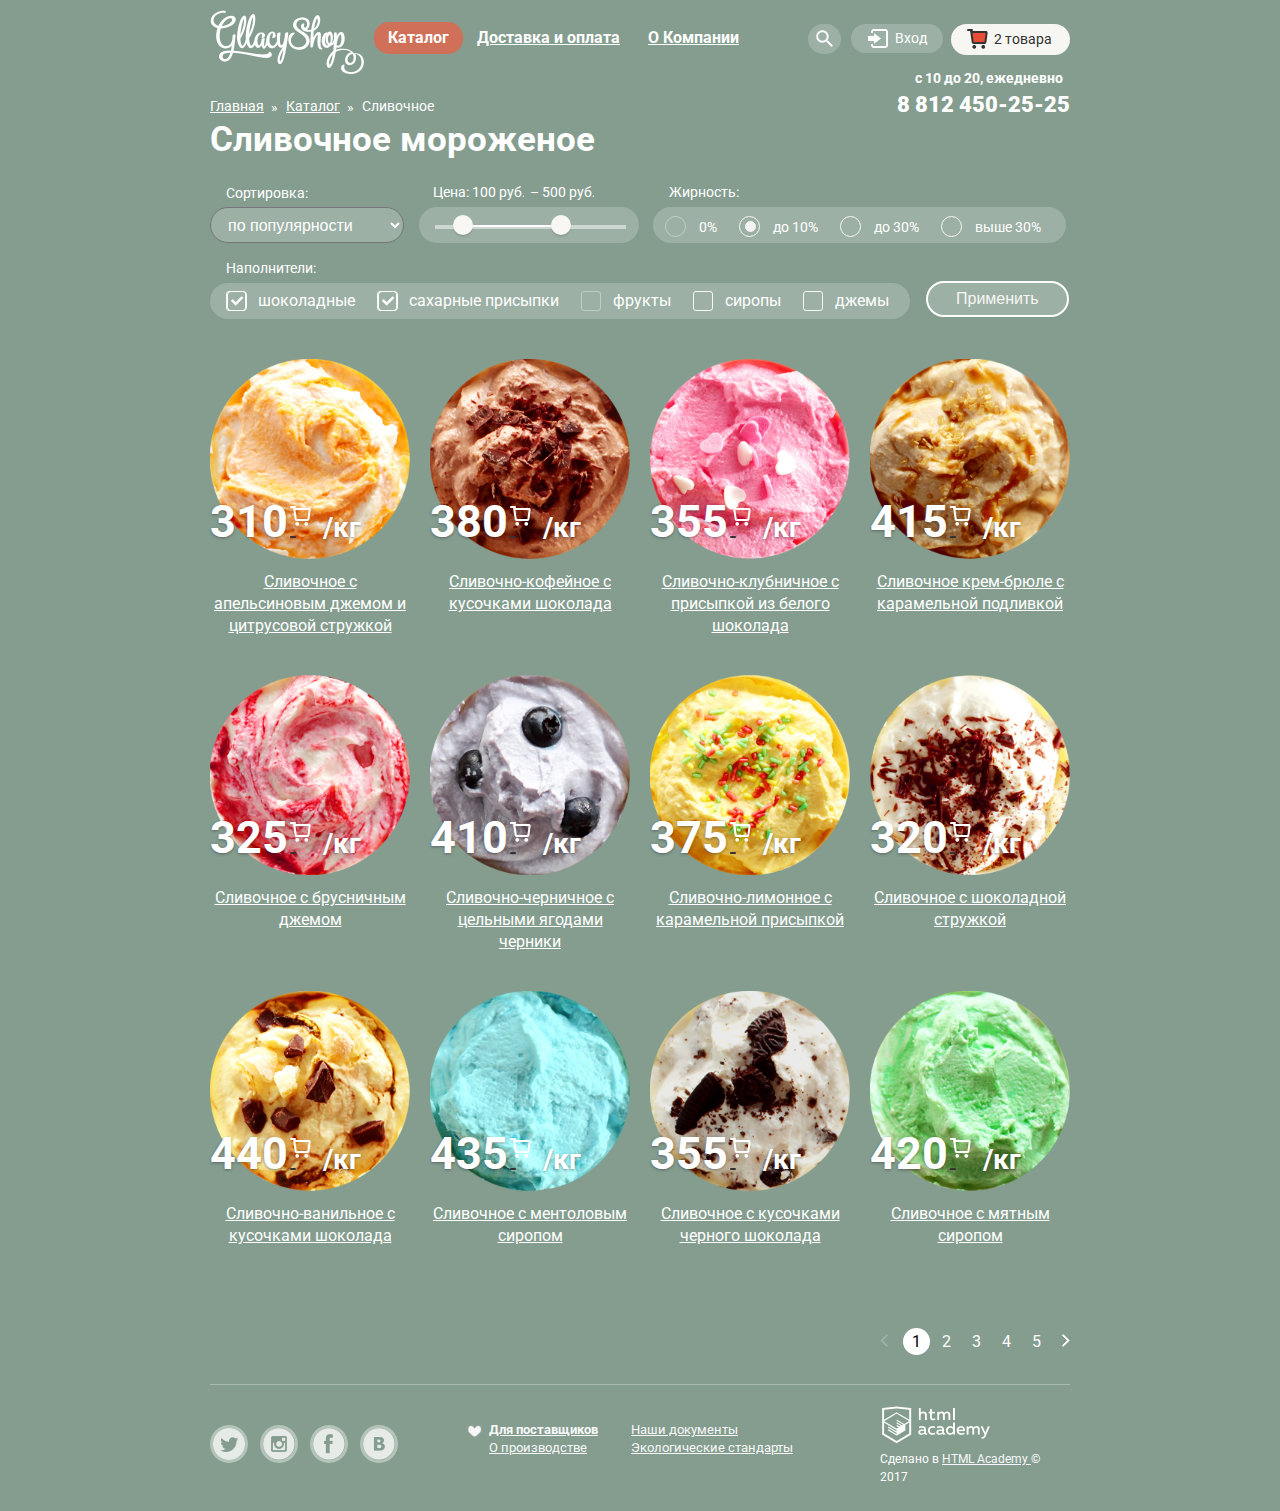
==== commit 49190c4e: "Проверка" ====
--- a/catalog.html
+++ b/catalog.html
@@ -6,15 +6,14 @@
     <title>HTML Academy: Глейси - Каталог</title>
     <link href="https://fonts.googleapis.com/css?family=Roboto:400,500,700&amp;subset=cyrillic" rel="stylesheet">
     <link rel="stylesheet" href="css/normalize.css">
-    <link href="css/style.css" rel="stylesheet">
+    <link href="css/style.min.css" rel="stylesheet">
   </head>
   <body>
-
     <div class="content-wrapper clearfix">
     <header class="main-header clearfix">
-        <a class="logo" href="index.html">
-          <img src="img/logo.png" width="154" height="64" alt="Магазин «Глейси»">
-        </a>
+      <a class="logo" href="index.html">
+        <img src="img/logo.png" width="154" height="64" alt="Магазин «Глейси»">
+      </a>
         <nav class="main-navigation">
           <ul class="main-navigation-list">
             <li class="has-submenu">
@@ -36,7 +35,6 @@
                   <a class="subnav-link" href="#">Мелорин</a>
                 </li>
               </ul>
-
             </li>
             <li>
               <a class="main-navigation-link" href="#">Доставка и оплата</a>
@@ -49,15 +47,19 @@
         <div class="user-block">
           <a class="search" href="#"></a>
             <form class="search-form" action="/echo" method="get">
-              <input type="search" name="search" id="search" placeholder="Что ищем?">
+              <input type="search" name="search" id="search" required>
               <label for="search">Что ищем?</label>
             </form>
           <a class="login" href="#">Вход</a>
             <form class="login-form" action="/echo" method="post">
-              <input type="email" name="user-block-email" id="user-block-email" placeholder="Электронная почта">
-              <label for="user-block-email">Электронная почта</label>
-              <input type="password" name="password" id="password" placeholder="Пароль">
-              <label for="password">Пароль</label>
+              <div class="form-wrapper">
+                <input type="email" name="user-block-email" id="user-block-email" required>
+                <label for="user-block-email">Электронная почта</label>
+              </div>
+              <div class="form-wrapper">
+                <input type="password" name="password" id="password" required>
+                <label for="password">Пароль</label>
+              </div>
               <input type="submit" class="btn login-btn" value="Войти">
               <div class="forget-new">
                 <a class="forget-new-link" href="#">Забыли пароль?</a>
@@ -75,11 +77,11 @@
                 <td>300 руб.</td>
               </tr>
               <tr>
-              <td><a class="table-link" href="#"></a></td>
-              <td><img src="img/item-3.png" width="33" height="33" alt="Клубничный пломбир с присыпкой из белого шоколада"></td>
-              <td class="table-tr-title">Клубничный пломбир с присыпкой из белого шоколада</td>
-              <td>1,5 кг х 300 руб.</td>
-              <td>450 руб.</td>
+                <td><a class="table-link" href="#"></a></td>
+                <td><img src="img/item-3.png" width="33" height="33" alt="Клубничный пломбир с присыпкой из белого шоколада"></td>
+                <td class="table-tr-title">Клубничный пломбир с присыпкой из белого шоколада</td>
+                <td>1,5 кг х 300 руб.</td>
+                <td>450 руб.</td>
               </tr>
             </table>
             <span>Итого: 750 руб.</span>
@@ -92,7 +94,7 @@
         </div>
     </header>
   </div>
-  <div class="content-wrapper clearfix">
+  <div class="content-wrapper content-wrapper-catalog  clearfix">
     <main class="inner-main inner-main-catalog">
         <ul class="breadcrumbs">
           <li>
@@ -130,30 +132,30 @@
             </div>
           </div>
           <div class="filter-group filter-radio">
-              <h2 class="filter-title">Жирность:</h2>
-              <div class="filter-radio-wrapper">
-              <input class="radio-disabled" type="radio" name="radio-checked" id="zero" value="0%">
+            <h2 class="filter-title">Жирность:</h2>
+            <div class="filter-radio-wrapper">
+              <input type="radio" name="radio-checked" id="zero" value="0%" disabled>
               <label for="zero">0%</label>
-              <input class="radio-disabled" type="radio" name="radio-checked" id="ten" value="before 10%" checked>
+              <input type="radio" name="radio-checked" id="ten" value="before 10%" checked>
               <label for="ten">до 10%</label>
-              <input class="radio-disabled" type="radio" name="radio-checked" id="thirty" value="before 30%">
+              <input type="radio" name="radio-checked" id="thirty" value="before 30%">
               <label for="thirty">до 30%</label>
-              <input class="radio-disabled" type="radio" name="radio-checked" id="above-thirty" value="above 30%">
+              <input type="radio" name="radio-checked" id="above-thirty" value="above 30%">
               <label for="above-thirty">выше 30%</label>
             </div>
-            </div>
-            <div class="filter-group filter-checkbox">
-              <h2 class="filter-item">Наполнители:</h2>
-              <div class="filter-checkbox-wrapper">
-              <input class="checkbox-disabled" type="checkbox" name="chocolate" id="chocolate" checked>
+          </div>
+          <div class="filter-group filter-checkbox">
+            <h2 class="filter-item">Наполнители:</h2>
+            <div class="filter-checkbox-wrapper">
+              <input type="checkbox" name="chocolate" id="chocolate" checked>
               <label for="chocolate">шоколадные</label>
-              <input class="checkbox-disabled" type="checkbox" name="sugar" id="sugar" checked>
+              <input type="checkbox" name="sugar" id="sugar" checked>
               <label for="sugar">сахарные присыпки</label>
-              <input class="checkbox-disabled" type="checkbox" name="fruit" id="fruit">
+              <input type="checkbox" name="fruit" id="fruit" disabled>
               <label for="fruit">фрукты</label>
-              <input class="checkbox-disabled" type="checkbox" name="syrup" id="syrup">
+              <input type="checkbox" name="syrup" id="syrup">
               <label for="syrup">сиропы</label>
-              <input class="checkbox-disabled" type="checkbox" name="jam" id="jam">
+              <input type="checkbox" name="jam" id="jam">
               <label for="jam">джемы</label>
             </div>
             </div>
@@ -303,34 +305,32 @@
                 </li>
               </ul>
           </section>
-    </main>
-  </div>
+      </main>
+    </div>
     <div class="content-wrapper clearfix">
-    <footer class="main-footer">
-
-    <div class="footer-bottom">
-    <section class="footer-social">
-      <a class="social-btn social-btn-twit" href="#">Твиттер</a>
-      <a class="social-btn social-btn-inst" href="#">Инстаграм</a>
-      <a class="social-btn social-btn-fb" href="#">Фейсбук</a>
-      <a class="social-btn social-btn-vk" href="#">Вконтакте</a>
-    </section>
-    <div class="footer-menu">
-      <div class="footer-menu-item">
-        <a class="heart-icon" href="#"><span>Для поставщиков</span></a>
-        <a href="#">О производстве</a>
+      <footer class="main-footer">
+      <div class="footer-bottom">
+      <section class="footer-social">
+        <a class="social-btn social-btn-twit" href="#">Твиттер</a>
+        <a class="social-btn social-btn-inst" href="#">Инстаграм</a>
+        <a class="social-btn social-btn-fb" href="#">Фейсбук</a>
+        <a class="social-btn social-btn-vk" href="#">Вконтакте</a>
+      </section>
+      <div class="footer-menu">
+        <div class="footer-menu-item">
+          <a class="heart-icon" href="#"><span>Для поставщиков</span></a>
+          <a href="#">О производстве</a>
+        </div>
+        <div class="footer-menu-item">
+          <a href="#">Наши документы</a>
+          <a href="#">Экологические стандарты</a>
+        </div>
       </div>
-      <div class="footer-menu-item">
-        <a href="#">Наши документы</a>
-        <a href="#">Экологические стандарты</a>
+      <section class="footer-copyright">
+        Сделано в <a href="https://htmlacademy.ru">HTML Academy </a><span>&#169;</span> 2017
+      </section>
       </div>
+      </footer>
     </div>
-    <section class="footer-copyright">
-      Сделано в <a href="https://htmlacademy.ru">HTML Academy </a><span>&#169;</span> 2017
-    </section>
-  </div>
-
-  </footer>
-</div>
   </body>
 </html>
--- a/css/style.min.css
+++ b/css/style.min.css
@@ -0,0 +1 @@
+.features-title,body{font-weight:400;font-family:"Roboto","Arial",sans-serif}.site-wrapper,body{background-color:#849d8f}body{margin:0;font-size:16px;line-height:22px;color:#fff;min-width:900px}body>input[type=radio]{display:none}.site-wrapper{min-width:940px;background-image:url(../img/slide-1.png);background-repeat:no-repeat;background-position:top center;-webkit-transition:background-image .5s ease,background-color .5s ease;transition:background-image .5s ease,background-color .5s ease}.site-wrapper::after,.site-wrapper::before{content:"";visibility:hidden}.site-wrapper::before{background-image:url(../img/slide-2.png)}.site-wrapper::after{background-image:url(../img/slide-3.png)}.features-title{font-size:24px;line-height:30px;color:#323232}.clearfix::after{content:"";display:table;clear:both}.main-header{min-height:77px;color:#fff;padding-top:10px}.slider{position:relative;padding-top:276px;text-align:center;color:#fff}.slide{display:none}.slide-title{width:700px;margin:0 auto 30px;font-weight:700;line-height:60px;font-size:60px}.slide-btn{display:inline-block;vertical-align:top;padding:11px 41px;font-weight:600;font-size:32px;line-height:44px;color:#fff;text-decoration:none;text-shadow:0 2px 5px rgba(160,32,11,.76);background:#f26843;background:-webkit-linear-gradient(top,#f26843 0%,#e74a35 100%);background:linear-gradient(to bottom,#f26843 0%,#e74a35 100%);border-radius:100px;box-shadow:0 2px 2px rgba(172,16,0,.64)}.slide-btn:hover{background:-webkit-linear-gradient(top,#f58669 0%,#ec6f5e 100%);background:linear-gradient(to bottom,#f58669 0%,#ec6f5e 100%);box-shadow:0 2px 2px #ac1000}.slide-btn:active{background:-webkit-linear-gradient(top,#d84732 0%,#e1613e 100%);background:linear-gradient(to bottom,#d84732 0%,#e1613e 100%);box-shadow:inset 0 2px 2px #ac1000}.slider-controls{position:absolute;bottom:23px;left:0;z-index:20;font-size:0}.slider-controls label{display:inline-block;width:17px;height:17px;margin-right:8px;vertical-align:top;background-color:transparent;border:2px solid #fff;border-radius:50%;cursor:pointer}.slider-controls label:hover{background:rgba(255,255,255,.4)}#btn-1:checked~.site-wrapper #slide1,#btn-2:checked~.site-wrapper #slide2,#btn-3:checked~.site-wrapper #slide3{display:block}#btn-1:checked~.site-wrapper{background-color:#849d8f;background-image:url(../img/slide-1.png)}#btn-2:checked~.site-wrapper{background-color:#8996a6;background-image:url(../img/slide-2.png)}#btn-3:checked~.site-wrapper{background-color:#9d8b84;background-image:url(../img/slide-3.png)}#btn-1:checked~.site-wrapper label[for=btn-1],#btn-2:checked~.site-wrapper label[for=btn-2],#btn-3:checked~.site-wrapper label[for=btn-3]{background-color:#fff}.content-wrapper{width:860px;margin:0 auto;padding:0 20px}.content-wrapper-catalog{margin-top:-20px}.logo{height:70px;width:154px;margin-right:10px;float:left}.main-navigation{min-height:70px;min-width:370px;float:left}.main-navigation,.main-navigation-list{margin:0;padding:6px 0;list-style:none;font-size:0}.main-navigation li{position:relative;vertical-align:top;display:inline-block;font-size:16px;font-weight:700;line-height:18px}.main-navigation a{display:block;padding:7px 14px;color:#fff}.main-navigation-link-active,.main-navigation-link:hover{border-radius:15px;color:#323232;margin-bottom:5px;text-decoration:none}.main-navigation-link-active{background:#d07058}.main-navigation-link:hover{background:#f7f6f3}.main-navigation-link:active{background:#ededed;box-shadow:inset 0 2px 1px 0 #696969;text-decoration:none}.subnav{width:142px;background:#f8f7f4;color:#4c4c4c;border-radius:5px;position:absolute;top:37px;left:-8px;padding:0;overflow:hidden;z-index:10;visibility:hidden;opacity:0;-webkit-transition:opacity .4s ease-out,visibility .4s ease-out;transition:opacity .4s ease-out,visibility .4s ease-out;box-shadow:0 20px 20px 0 rgba(0,0,0,.4)}.has-submenu:hover .subnav{opacity:1;visibility:visible}.subnav a{color:#4c4c4c;font-size:14px;line-height:16px;font-weight:400}.subnav a,.subnav-item{display:block}.subnav-item:last-child{padding-bottom:10px}.subnav-item:hover{background:#fbded7;width:100%}.subnav-item:active{background:#f6b5a5;width:100%}.subnav b::after{content:"";position:absolute;width:150%;right:8px;bottom:0;left:8px;height:1px;background-color:#4c4c4c;opacity:.2}.subnav-link{text-decoration:none}.subnav-item .active{background:#d07058;width:120%;color:#fff}.user-block{position:relative;float:right;max-width:300px;margin:14px 0}.basket,.login,.search{position:relative;display:inline-block;vertical-align:top;font-size:14px;line-height:16px;font-weight:400;color:#fff;text-decoration:none;background:rgba(255,255,255,.2)}.basket,.login{border-radius:20px}.login:hover,.search:hover{background:#f7f6f3;border-radius:15px;color:#000}.search{width:5px;height:18px;padding:6px 14px;border-radius:20px;margin-right:6px}.basket::before,.login::before,.search::before{content:"";position:absolute;top:6px;left:8px;width:17px;height:17px;background:url(../img/sprite.png) no-repeat;background-position:0 -586px}.search:hover::before{background-position:0 -613px}.login{padding:6px 16px 7px 44px;margin-right:4px}.basket::before,.login::before{top:5px;left:17px;width:21px;height:19px;background-position:0 -60px}.login:hover::before{background-position:0 -89px}.basket{padding:7px 34px 7px 45px}.basket::before{top:15px;left:28px;-webkit-transform:translate(-50%,-50%);transform:translate(-50%,-50%);height:20px;background-position:0 0}.basket-full,.table-basket,.table-basket tr{line-height:16px;font-weight:400;color:#323232}.basket-full,.basket-full::before{display:inline-block;vertical-align:top;text-decoration:none}.basket-full{padding:7px 18px 4px 22px;background:#f7f6f3;border-radius:20px;font-size:14px}.basket-full::before{content:"";position:relative;top:-2px;left:-6px;width:21px;height:20px;background:url(../img/sprite.png) no-repeat;background-position:0 -30px}.basket-full::after{content:"";position:absolute;top:100%;left:0;padding:10px 0;width:100%;height:10%;background:0 0}.table-basket,.table-basket tr{font-size:13px}.table-basket{position:absolute;top:35px;right:0;min-height:240px;margin:0 auto;padding:20px 15px;border-radius:6px;background-color:#f8f7f4;box-shadow:0 20px 20px 0 rgba(0,0,0,.4);visibility:hidden;opacity:0;-webkit-transition:opacity .4s ease-out,visibility .4s ease-out;transition:opacity .4s ease-out,visibility .4s ease-out;box-sizing:border-box;z-index:1;width:542px}.table-basket tr{width:500px;height:50px}.table-basket tr::before{content:"";position:absolute;width:95%;left:15px;top:140px;height:1px;background-color:#cacac7}.table-basket td{vertical-align:top;text-align:center;padding:10px 5px}.table-basket td:nth-of-type(2){padding-top:0}.table-basket .table-tr-title{width:230px;text-align:left}.table-basket span{display:block;text-align:right;margin-top:16px;font-size:15px;line-height:18px;font-weight:700}.table-basket .btn{float:right;margin-top:16px}.table-basket .table-link{position:relative;width:12px;height:12px;font-size:10px;border:0;cursor:pointer;display:block}.table-basket .table-link::after,.table-basket .table-link::before{content:"";position:absolute;top:5px;left:-1px;width:12px;height:1px;background-color:#323232;border-radius:1px}.table-basket .table-link::before{-webkit-transform:rotate(45deg);transform:rotate(45deg)}.table-basket .table-link::after{-webkit-transform:rotate(-45deg);transform:rotate(-45deg)}.login::after,.search::after,.table-basket::after{content:"";position:absolute;top:98%;left:0;padding:10px 0;width:100%;height:10%;background:0 0}.basket-full:hover+.table-basket,.login-form:hover,.login:hover+.login-form,.search-form:hover,.search:hover+.search-form,.table-basket:hover{opacity:1;visibility:visible}.search-form{position:absolute;top:38px;left:-306px;width:340px;margin:0 auto;border-radius:6px;background-color:#f8f7f4;box-shadow:0 20px 20px 0 rgba(0,0,0,.4);visibility:hidden;opacity:0;-webkit-transition:opacity .4s ease-out,visibility .4s ease-out;transition:opacity .4s ease-out,visibility .4s ease-out;z-index:1;box-sizing:border-box}.form-wrapper,.mail-form{position:relative}.form-wrapper label{top:11px;left:16px}.form-wrapper label,.search-form label{position:absolute;color:#999}.feedback-form label,.subscribe label{position:absolute;top:11px;color:#999}.feedback-form label{left:16px}.search-form label{top:28px;left:24px}.subscribe label{left:41px}.feedback-form input[type=text]:focus+label,.feedback-form-massage textarea:focus+label,.user-block input[type=password]:focus+label,.user-block input[type=search]:focus+label,input[type=email]:focus+label{-webkit-transform:translateY(-25px);transform:translateY(-25px);color:#5b9ddf;font-size:11px;line-height:13px}.feedback-form input[type=text]:valid:not(:focus)+label,.feedback-form-massage textarea:valid:not(:focus)+label,.user-block input[type=password]:valid:not(:focus)+label,.user-block input[type=search]:valid:not(:focus)+label,input[type=email]:valid:not(:focus)+label{-webkit-transform:translateY(-25px);transform:translateY(-25px);color:#999;font-size:11px;line-height:13px}.login-form,.search-form input{border-radius:6px;box-sizing:border-box}.login-form{position:absolute;top:40px;left:-142px;box-shadow:0 20px 20px 0 rgba(0,0,0,.4);visibility:hidden;opacity:0;-webkit-transition:opacity .4s ease-out,visibility .4s ease-out;transition:opacity .4s ease-out,visibility .4s ease-out;z-index:10;padding:20px 18px;background-color:#f8f7f4;width:278px;margin:0 auto}.search-form input{background-color:#fff;border:1px solid #d3d3d2;width:310px;height:44px;margin:20px 15px;padding-left:16px;color:#a0a0a0}.search-form input:hover{border:2px solid #d3d3d2;padding-left:15px}.search-form input:focus{border:2px solid #2e88e4;padding-left:15px}.login-form input[type=email],.login-form input[type=password],.user-block input[type=text]{background-color:#fff;border:1px solid #d3d3d2;width:224px;height:44px;margin-bottom:20px;padding:4px 10px;border-radius:6px;color:#a0a0a0}.user-block input[type=email]:hover,.user-block input[type=password]:hover,.user-block input[type=text]:hover{border:2px solid #d3d3d2;padding:3px 9px}.user-block input[type=email]:focus,.user-block input[type=password]:focus,.user-block input[type=text]:focus{border:2px solid #2e88e4;padding:3px 9px}.user-block .login-btn{width:100px;height:44px;font-weight:700;font-size:18px;line-height:24px;padding-top:8px;color:#fff;cursor:pointer}.user-block .login-btn:active{border:none}.forget-new{display:inline-block;vertical-align:middle;width:120px;height:44px;margin-left:12px}.forget-new a{color:#323232;font-size:13px;line-height:24px;font-weight:400}.forget-new a:hover{color:#e84d37}.time-work{float:right}.breadcrumbs,.time-work p{font-size:14px;line-height:16px;font-weight:700;margin:1px 0}.time-work .time{padding-left:18px;padding-bottom:6px}.time-work b{font-size:22px;line-height:24px}.inner-main.catalog{margin-top:-18px}.breadcrumbs{font-weight:400;padding:0;min-width:220px;margin:0 0 5px;list-style:none}.breadcrumbs li{position:relative;display:inline;padding-right:19px}.breadcrumbs a{color:#fff}.breadcrumbs a:hover{color:#ffbc9e}.breadcrumbs li::after{content:"\00bb";position:absolute;top:1px;right:10px;width:5px;height:5px;background:0 0}.breadcrumbs .current::after,.filter-checkbox input[type=checkbox],.filter-radio input[type=radio]{display:none}.promo{float:left;width:862px;margin-top:40px}.promo-item{float:left;width:420px;min-height:229px;margin-right:20px;margin-bottom:40px;padding:14px 20px 14px 21px;border-radius:14px;font-size:18px;line-height:22px;font-weight:700;box-sizing:border-box;background:#7d0e2e url(../img/raspberry.png) no-repeat}.promo-item p{margin-top:18px;margin-bottom:22px}.promo-item:last-child{background:#462c23 url(../img/chocolate.png) no-repeat;margin-right:0}.btn,.promo-name{font-size:35px;line-height:41px;font-weight:700}.btn{text-align:center;font-size:18px;line-height:24px;font-family:"Roboto","Arial",sans-serif;color:#fff;background-color:#f16542;text-decoration:none;padding:13px 23px;background:#f26843;background:-webkit-linear-gradient(top,#f26843 0%,#e74a35 100%);background:linear-gradient(to bottom,#f26843 0%,#e74a35 100%);border-radius:100px;box-shadow:0 2px 2px rgba(172,16,0,.64);border:none}.btn:hover{background:-webkit-linear-gradient(top,#f58669 0%,#ec6f5e 100%);background:linear-gradient(to bottom,#f58669 0%,#ec6f5e 100%);box-shadow:0 2px 2px #ac1000}.btn:active{background:-webkit-linear-gradient(top,#d84732 0%,#e1613e 100%);background:linear-gradient(to bottom,#d84732 0%,#e1613e 100%);box-shadow:inset 0 2px 2px #ac1000}.promo-btn{float:right;padding:10px 23px}.inner-main-catalog{margin-top:-10px}.inner-main h1,.inner-main-catalog h2,.inner-main-catalog label{font-size:35px;line-height:41px;color:#fff;font-weight:700;font-family:"Roboto","Arial",sans-serif;margin:0 0 24px}.inner-main-catalog h2,.inner-main-catalog label{padding-left:16px;padding-bottom:3px;margin:0 0 4px;font-size:14px;line-height:16px;font-weight:400}.catalog-filter{font-size:0;min-height:70px;width:860px;margin-bottom:23px}.filter-group{display:inline-block;vertical-align:middle;position:relative;width:197px;margin-right:12px;margin-bottom:17px;font-size:16px;line-height:18px;font-weight:400;box-sizing:border-box}.sorting{width:194px;height:36px;border-radius:20px;padding-left:13px;margin-top:5px;background:rgba(255,255,255,.2);color:#fff}.sorting:hover{background:#fff;color:#343434}.filter-price{display:inline-block;vertical-align:top;width:220px;margin-right:14px}.price-controls{position:relative;font-size:0}.price-controls label{font-size:14px;line-height:16px;cursor:pointer;padding-left:14px}.price-controls .max-price{padding-left:6px}.price-controls .max-price,.price-controls .min-price,.price-controls label{display:inline-block;vertical-align:top}.price-controls input{width:52px;margin:0;padding:0;color:inherit;font:inherit;background:0 0;border:none}.range-controls{position:relative;min-width:218px;height:36px;border-radius:20px;background:rgba(255,255,255,.2);padding:0 16px;box-sizing:border-box}.range-controls .scale{position:absolute;top:49%;width:87%;height:4px;background:rgba(255,255,255,.5)}.range-controls .bar{margin-left:20px;width:60%;height:2px;background:#fff}.range-toggle{position:absolute;top:8px;width:20px;height:20px;border-radius:50%;background-color:#f8f7f4;box-shadow:0 2px 2px 0 rgba(0,0,0,.1);cursor:pointer}.range-toggle-min{left:34px}.range-toggle-max{left:132px}.filter-radio,.filter-radio label{display:inline-block;vertical-align:top}.filter-radio{width:398px}.filter-radio label{cursor:pointer;position:relative;padding-left:31px;padding-top:12px;margin-right:21px}.filter-radio-wrapper{width:398px;height:36px;border-radius:20px;padding-left:15px;background:rgba(255,255,255,.2);color:#fff}.filter-radio label::before{content:"";position:absolute;top:9px;width:19px;height:19px;margin-right:10px;left:-3px;background-color:none;border:1px solid #f8f7f4;border-radius:50%}.filter-radio input[type=radio]:checked+label::after{content:"";position:absolute;top:14px;left:3px;width:9px;height:9px;margin-right:10px;background-color:#f3f3f3;border:1px solid #f8f7f4;border-radius:50%}.filter-group:nth-child(4){display:inline-block;vertical-align:top;width:702px;margin-right:14px}.filter-checkbox-wrapper{width:684px;height:36px;border-radius:20px;padding-left:16px;background:rgba(255,255,255,.2);color:#fff}.filter-checkbox label{position:relative;display:inline-block;vertical-align:top;cursor:pointer;font-size:16px;line-height:18px;font-weight:400;padding-left:32px;padding-top:9px;margin-right:18px}.filter-checkbox label:last-of-type{margin-right:0}.filter-checkbox label::before{content:"";position:absolute;width:18px;height:18px;margin-right:10px;left:0;top:8px;background-color:none;border:1px solid #f8f7f4;border-radius:3px}.filter-checkbox input[type=checkbox]:checked+label:after{content:"";position:absolute;width:20px;height:20px;top:8px;left:1px;background:url(../img/sprite.png) no-repeat;background-position:-46px -2px}.filter-checkbox input:checked:disabled+label::after,.filter-checkbox input:disabled+label::before,.filter-radio input:checked:disabled+label::after,.filter-radio input:disabled+label::before{opacity:.4;pointer-events:none}.btn-transparent{display:inline-block;vertical-align:middle;margin:21px 0 0;padding:7px 28px;font-size:16px;line-height:18px;font-weight:400;color:#f8f7f4;background:rgba(255,255,255,.2);border:2px solid #fff;border-radius:20px;cursor:pointer}.btn-transparent:hover{color:#353535;background:#fff}.btn-transparent:active{color:#353535;background:#eaeaea;box-shadow:inset 0 2px 1px 0 #696969;padding:7px 28px;border:none}.catalog{min-height:280px;float:left;width:860px;font-size:0;margin-bottom:26px}.catalog-item{position:relative;display:inline-block;vertical-align:top;width:200px;margin-right:20px;padding-bottom:38px;font-size:16px;line-height:22px;text-decoration:underline;font-weight:400;text-align:center}.catalog-index .catalog-item{padding-bottom:18px}.catalog-item:nth-child(4n){margin-right:0}.catalog-item-name{margin-top:6px}.catalog-item::before{content:"";position:absolute;top:-10px;left:-10px;width:220px;height:117%;background:rgba(255,255,255,.3);box-shadow:0 20px 20px 0 rgba(0,0,0,.4);border-radius:6px;background-position:-1px -15px;z-index:-1;opacity:0;-webkit-transition:opacity .4s ease-out;transition:opacity .4s ease-out}.catalog-item:hover{z-index:5;text-decoration:none}.catalog-item .btn{padding:10px 0;width:194px;position:absolute;top:94%;left:50%;-webkit-transform:translate(-50%);transform:translate(-50%);display:none}.catalog-item:hover::before{opacity:1}.catalog-item:hover .btn{display:block}.catalog-price{position:absolute;left:0;top:140px;font-size:45px;line-height:1;font-weight:700;text-align:left;text-shadow:0 1px 3px rgba(49,50,53,.5)}.catalog-price span{margin-left:24px;font-size:28px}.catalog-price::before{top:7px;right:44px;width:27px;height:32px;background-position:0 -544px}.catalog-index .catalog-item::after,.catalog-price::before,.features-item::before{content:"";position:absolute;background:url(../img/sprite.png) no-repeat}.catalog-index .catalog-item::after{border-radius:50%;top:0;left:0;width:61px;height:61px;background-position:0 -189px}.features,.features h2{font-family:"Roboto","Arial",sans-serif;color:#323232}.features{float:left;width:860px;margin-bottom:40px;font-size:16px;line-height:22px;padding-right:20px;padding-bottom:16px;box-sizing:border-box;border-radius:15px;background:#e9ddc1 url(../img/pattern.png);font-weight:400}.blog-preview a,.features h2{font-size:24px;line-height:30px}.features h2{margin:24px 21px 8px;padding:0;font-weight:500}.blog-preview b,.features p{margin-bottom:5px}.features-title{display:block;width:720px;margin-top:24px;margin-bottom:8px;padding-left:20px}.blog-preview,.features-item,.subscribe{position:relative;width:420px;box-sizing:border-box}.features-item{float:left;padding-left:77px;min-height:132px}.features-item::before{top:3px;left:21px;width:49px;height:49px;background-position:0 -319px}.feature-ecomilk::before{background-position:0 -260px}.feature-quality::before{background-position:0 -378px}.feature-thermopack::before{background-position:0 -437px}.blog-preview,.subscribe{font-size:16px;line-height:22px;font-weight:400;color:#5a5a5a;min-height:220px;border-radius:15px}.blog-preview{margin-right:20px;background:#fff url(../img/strawberry.jpg) right bottom no-repeat;padding:0 20px 20px;float:left}.blog-preview b{display:block;margin-top:24px}.blog-preview a{width:296px;font-weight:700;color:#353535;padding-left:2px;background:rgba(255,255,255,.8);box-sizing:border-box}.blog-preview a:hover{color:#e84d37}.blog-preview span{display:block}.subscribe{float:right;padding-bottom:20px;background-image:-webkit-repeating-linear-gradient(315deg,#f8f7f4 0,#f8f7f4 10px,#92cdff 10px,#92cdff 20px,#f8f7f4 20px,#f8f7f4 30px,#fe9e90 30px,#fe9e90 40px);background-image:repeating-linear-gradient(135deg,#f8f7f4 0,#f8f7f4 10px,#92cdff 10px,#92cdff 20px,#f8f7f4 20px,#f8f7f4 30px,#fe9e90 30px,#fe9e90 40px);z-index:1}.subscribe::after{content:"";position:absolute;top:4px;left:6px;width:408px;height:96%;border-radius:15px;background:#f8f7f4;z-index:-1}.subscribe .email{background-color:#fff;border:1px solid #d3d3d2;width:204px;height:40px;border-radius:5px;padding-left:23px}.subscribe p{margin:35px 26px 14px 27px}.subscribe input{margin-left:26px}.subscribe input[type=email]:hover{border:2px solid #d3d3d2;padding-left:19px;height:40px}.subscribe input[type=email]:focus{border:2px solid #2e88e4;border-radius:5px;padding-left:19px;height:40px}.subscribe .btn{padding:0;margin-left:8px;width:128px;height:44px;cursor:pointer}.map{margin-top:40px;width:100%;height:430px;background:#e8e5d5 url(../img/map.jpg) no-repeat center}.map iframe{width:100%;height:100%;border:none}.pagination{position:relative;margin:42px -11px 0 0;font-size:0;text-align:right}.next,.prev{font-size:0}.pagination::after,.pagination::before{content:"";position:absolute;top:9px;width:9px;height:9px;box-shadow:2px 2px 0 #fff}.pagination::after{left:675px;opacity:.2;-webkit-transform:rotate(-225deg);transform:rotate(-225deg)}.pagination::before{right:16px;-webkit-transform:rotate(-45deg);transform:rotate(-45deg);cursor:pointer}.pagination li{display:inline-block;vertical-align:top;font-size:16px;width:30px;color:#fff;line-height:30px;text-align:center}.pagination-link{color:#fff;text-decoration:none;padding:5px 8px}.pagination-link:hover{padding:5px 10px;background:rgba(255,255,255,.2);border-radius:50%}.pagination .active,.pagination-link:active{padding:5px 10px;background:#fff;color:#000;border-radius:50%}.pagination .active{font-size:16px;line-height:30px;padding:4px 9px;text-align:center}.main-footer{position:relative;margin:0;padding-top:33px;padding-bottom:25px;font-size:0}.contacts{position:absolute;right:0;top:-368px;margin:0;padding:11px 23px;width:300px;height:306px;background:#f8f7f4;font-size:14px;line-height:20px;font-weight:400;color:#323232;border-radius:15px;box-sizing:border-box}.contacts .btn{position:absolute;bottom:32px;left:23px;padding:10px 24px 10px 32px}.contacts b{font-size:18px;line-height:24px;margin-bottom:16px;margin-top:3px}.contacts .phone{margin-bottom:2px}.contacts p{display:block}.contacts-tip-adress{width:152px;margin:0;padding-top:4px}.main-footer::before{content:"";position:absolute;top:-4px;width:100%;height:1px;background:rgba(255,255,255,.3)}.main-footer a{color:#f7f8f8}.footer-social,.social-btn{display:inline-block;vertical-align:top;margin-right:20px;width:200px;font-size:10px}.social-btn{width:32px;height:32px;margin-right:10px;margin-top:4px;font-size:0;text-decoration:none;background:url(../img/sprite.png) no-repeat center;opacity:.8;border:3px solid rgba(255,255,255,.5);border-radius:50%}.social-btn-twit,.social-btn-twit:hover{background-position:-46px -642px}.social-btn-twit:hover{opacity:1;border:3px solid rgba(255,255,255,.7)}.social-btn-twit:active{background-position:-46px -642px;opacity:.7;box-shadow:inset 0 2px 1px 0 #888}.social-btn-inst,.social-btn-inst:hover{background-position:-46px -499px}.social-btn-inst:hover{opacity:1;border:3px solid rgba(255,255,255,.7)}.social-btn-inst:active{background-position:-46px -499px;opacity:.7;box-shadow:inset 0 2px 1px 0 #888}.social-btn-fb,.social-btn-fb:hover{background-position:-46px -121px}.social-btn-fb:hover{opacity:1;border:3px solid rgba(255,255,255,.7)}.social-btn-fb:active{background-position:-46px -121px;opacity:.7;box-shadow:inset 0 2px 1px 0 #888}.social-btn-vk,.social-btn-vk:hover{background-position:-46px -692px}.social-btn-vk:hover{opacity:1;border:3px solid rgba(255,255,255,.7)}.social-btn-vk:active{background-position:-46px -692px;opacity:.7;box-shadow:inset 0 2px 1px 0 #888}.footer-menu{display:inline-block;vertical-align:middle;width:420px;font-size:13px;line-height:18px;font-weight:400}.footer-menu-item{position:relative;float:left;width:180px}.contacts b,.footer-menu-item span{display:block;font-weight:700}.footer-menu-second{margin-top:6px;display:block}.footer-menu-item:first-child{padding-left:59px;width:142px}.footer-copyright a:hover,.footer-menu-item a:hover{color:#ffbc9e}.heart-icon::before{content:"";position:absolute;top:4px;left:37px;width:15px;height:13px;background:url(../img/sprite.png) no-repeat;background-position:0 -166px}.footer-copyright{position:relative;display:inline-block;vertical-align:top;width:190px;margin-left:30px;margin-top:29px;font-size:12px;line-height:18px;font-weight:400}.footer-copyright::before{content:"";position:absolute;top:-44px;left:2px;width:109px;height:38px;background:url(../img/html.png) no-repeat}.feedback-form,.overlay{position:fixed;display:none}.overlay{bottom:0;background:rgba(0,0,0,.3);top:0;width:100%;left:0;z-index:10}.feedback-form{top:50%;left:50%;margin-left:-240px;margin-top:-223px;width:480px;height:446px;padding:23px 24px;color:#999;background-color:#f8f7f4;border-radius:10px;box-sizing:border-box;z-index:20}@-webkit-keyframes bounce{0%{-webkit-transform:translateY(-2000px);transform:translateY(-2000px)}70%{-webkit-transform:translateY(30px);transform:translateY(30px)}90%{-webkit-transform:translateY(-10px);transform:translateY(-10px)}to{-webkit-transform:translateY(0);transform:translateY(0)}}@keyframes bounce{0%{-webkit-transform:translateY(-2000px);transform:translateY(-2000px)}70%{-webkit-transform:translateY(30px);transform:translateY(30px)}90%{-webkit-transform:translateY(-10px);transform:translateY(-10px)}to{-webkit-transform:translateY(0);transform:translateY(0)}}@-webkit-keyframes shake{0%,to{-webkit-transform:translateX(0);transform:translateX(0)}10%,30%,50%,70%,90%{-webkit-transform:translateX(-10px);transform:translateX(-10px)}20%,40%,60%,80%{-webkit-transform:translateX(10px);transform:translateX(10px)}}@keyframes shake{0%,to{-webkit-transform:translateX(0);transform:translateX(0)}10%,30%,50%,70%,90%{-webkit-transform:translateX(-10px);transform:translateX(-10px)}20%,40%,60%,80%{-webkit-transform:translateX(10px);transform:translateX(10px)}}.feedback-form-show,.overlay-show{display:block;-webkit-animation:bounce .6s;animation:bounce .6s}.feedback-form-close{position:absolute;top:14px;right:14px;width:22px;height:22px;font-size:0;background-color:transparent;border:0;cursor:pointer}.feedback-form-close::after,.feedback-form-close::before{content:"";position:absolute;top:10px;left:-1px;width:25px;height:2px;background-color:#323232;border-radius:1px}.feedback-form-close::before{-webkit-transform:rotate(45deg);transform:rotate(45deg)}.feedback-form-close::after{-webkit-transform:rotate(-45deg);transform:rotate(-45deg)}.feedback-form-title{font-size:24px;line-height:28px;font-weight:700;color:#323232;display:block;margin-bottom:20px}.feedback-form input[type=email],.feedback-form input[type=text]{background-color:#fff;border:1px solid #d3d3d2;width:224px;height:44px;margin-bottom:20px;padding:4px 14px;border-radius:6px;color:#a0a0a0}.feedback-form-massage textarea{padding:10px 14px;color:#b4b4b4;width:428px;height:150px;border:1px solid #d3d3d2;border-radius:8px;box-sizing:border-box;resize:none}.feedback-form-massage label{position:absolute;top:210px;left:38px;font-size:16px;line-height:24px;font-weight:400;color:#999}.feedback-form textarea:hover{border:2px solid #d3d3d2;padding:9px 13px}.feedback-form textarea:focus{border:2px solid #8fbdec;border-radius:5px}.feedback-form input[type=email]:hover,.feedback-form input[type=text]:hover{padding:3px 13px;border:2px solid #d3d3d2}.feedback-form input[type=email]:focus,.feedback-form input[type=text]:focus{border:2px solid #8fbdec;border-radius:5px}.feedback-form input[type=text]:focus{padding:3px 13px}.feedback-form .btn{position:absolute;right:26px;bottom:20px;cursor:pointer}
